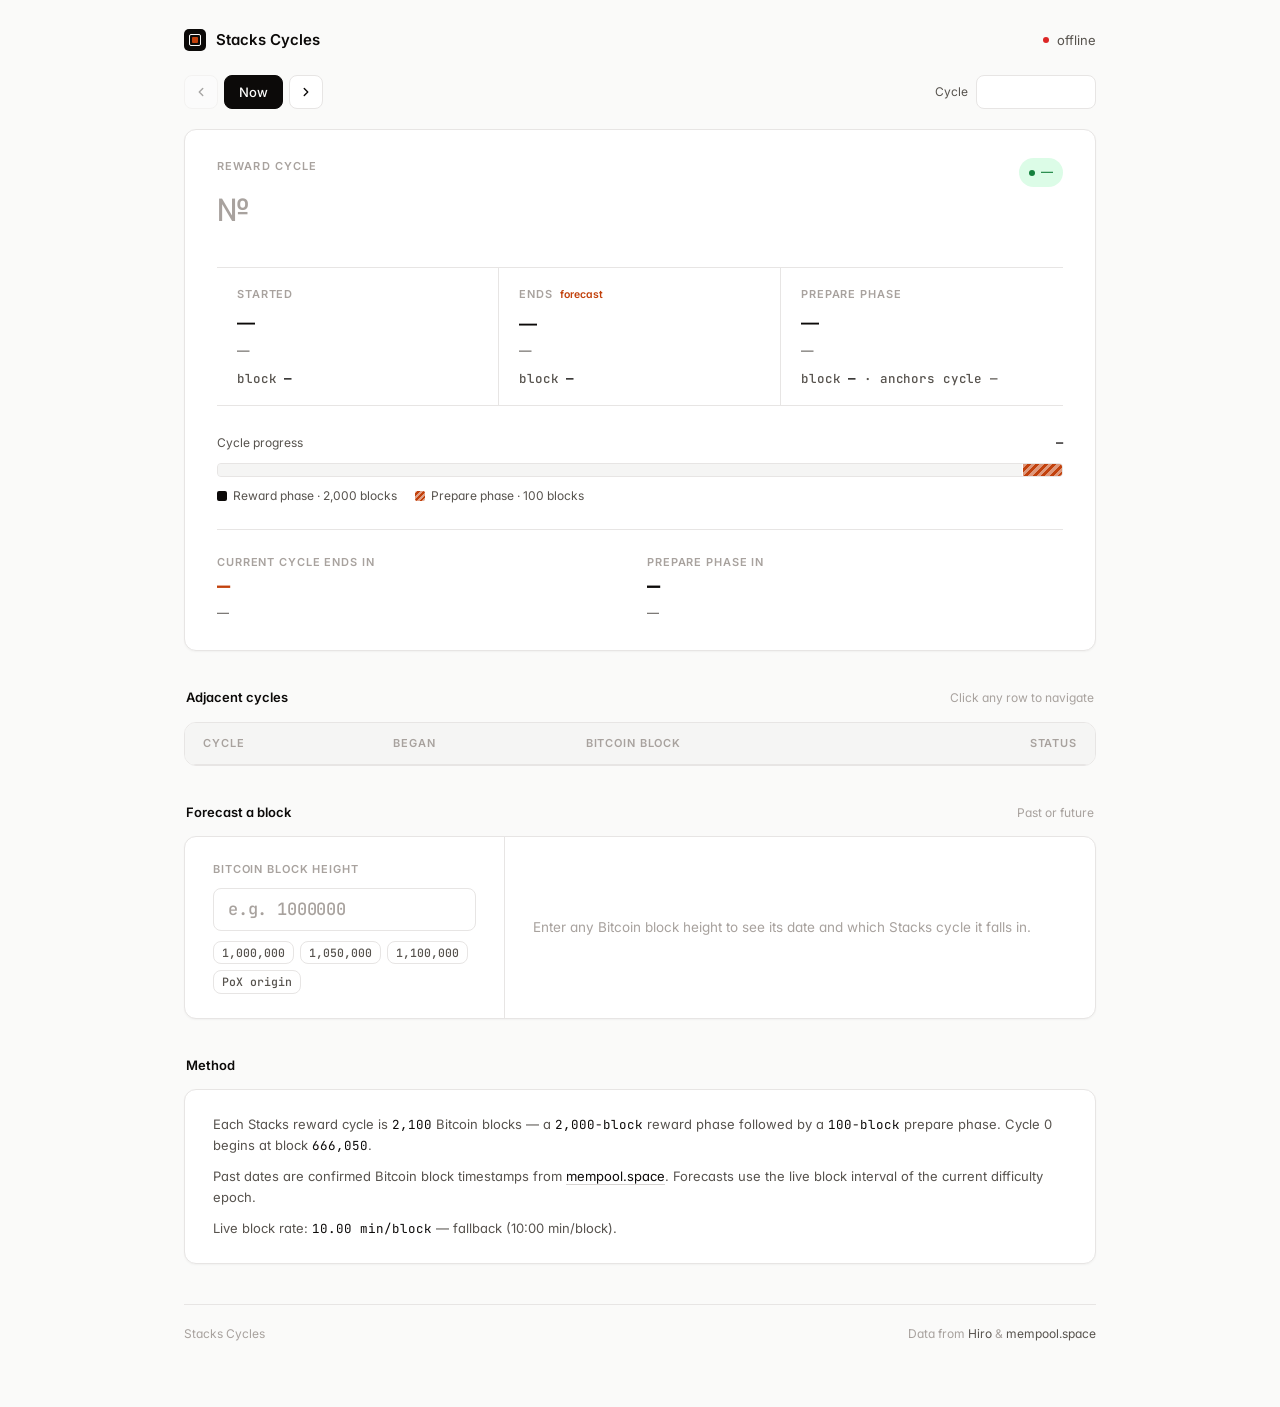
==== index.html @ c2898ea2 "Add stacks-cycles.js and index.html" ====
<!DOCTYPE html>
<html lang="en">
<head>
<meta charset="UTF-8" />
<meta name="viewport" content="width=device-width, initial-scale=1.0" />
<title>Stacks Cycles</title>
<meta name="description" content="Track Stacks reward cycles. Past, present, forecast — and a tiny JSON API." />
<meta property="og:title" content="Stacks Cycles" />
<meta property="og:description" content="Track Stacks reward cycles. Past, present, forecast — and a tiny JSON API." />

<link rel="preconnect" href="https://api.hiro.so" />
<link rel="preconnect" href="https://mempool.space" />
<link rel="preconnect" href="https://fonts.googleapis.com" />
<link rel="preconnect" href="https://fonts.gstatic.com" crossorigin />
<link href="https://fonts.googleapis.com/css2?family=Inter:wght@400;500;600;700&family=JetBrains+Mono:wght@400;500;600&display=swap" rel="stylesheet" />

<style>
  :root {
    color-scheme: light dark;

    --bg:           #fafaf9;
    --surface:      #ffffff;
    --surface-2:    #f5f5f4;
    --border:       #e7e5e4;
    --border-2:     #d6d3d1;
    --text:         #0c0a09;
    --text-2:       #57534e;
    --text-3:       #a8a29e;
    --text-4:       #d6d3d1;
    --accent:       #c2410c;
    --accent-soft:  #ffedd5;
    --accent-deep:  #7c2d12;
    --ok:           #15803d;
    --ok-soft:      #dcfce7;
    --warn:         #b45309;
    --warn-soft:    #fef3c7;

    /* code block — kept dark in both themes for a terminal feel */
    --code-bg:      #1c1917;
    --code-fg:      #f5f5f4;
    --code-com:     #a8a29e;
    --code-key:     #fdba74;

    --shadow-sm: 0 1px 2px rgba(12,10,9,0.04);
    --shadow:    0 1px 3px rgba(12,10,9,0.06), 0 1px 2px rgba(12,10,9,0.04);

    --font-sans: 'Inter', system-ui, -apple-system, 'Segoe UI', Roboto, sans-serif;
    --font-mono: 'JetBrains Mono', ui-monospace, SFMono-Regular, Menlo, monospace;

    --radius:    8px;
    --radius-lg: 12px;
    --t: 150ms cubic-bezier(.22,.61,.36,1);
  }

  @media (prefers-color-scheme: dark) {
    :root {
      --bg:           #0c0a09;
      --surface:      #161310;
      --surface-2:    #1f1c19;
      --border:       #2a2622;
      --border-2:     #3f3a34;
      --text:         #fafaf9;
      --text-2:       #d6d3d1;
      --text-3:       #a8a29e;
      --text-4:       #57534e;
      --accent:       #fb923c;
      --accent-soft:  #431407;
      --accent-deep:  #fed7aa;
      --ok:           #4ade80;
      --ok-soft:      #052e16;
      --warn:         #fbbf24;
      --warn-soft:    #451a03;

      --code-bg:      #050403;
      --code-fg:      #e7e5e4;
      --code-com:     #78716c;
      --code-key:     #fb923c;

      --shadow-sm: 0 1px 2px rgba(0,0,0,0.5);
      --shadow:    0 1px 3px rgba(0,0,0,0.6), 0 1px 2px rgba(0,0,0,0.5);
    }
  }

  * { box-sizing: border-box; }
  html, body { margin: 0; padding: 0; }
  body {
    background: var(--bg);
    color: var(--text);
    font: 400 14.5px/1.55 var(--font-sans);
    font-feature-settings: 'cv11', 'ss01';
    -webkit-font-smoothing: antialiased;
    -moz-osx-font-smoothing: grayscale;
    min-height: 100vh;
  }
  .mono { font-family: var(--font-mono); font-variant-numeric: tabular-nums; }
  ::selection { background: var(--accent); color: #fff; }

  .page {
    max-width: 960px;
    margin: 0 auto;
    padding: 24px 24px 64px;
  }

  /* ─── header ───────────────────────────────────────────────────────── */
  .topbar {
    display: flex;
    justify-content: space-between;
    align-items: center;
    padding: 4px 0 24px;
    gap: 16px;
    flex-wrap: wrap;
  }
  .brand { display: flex; align-items: center; gap: 10px; font-weight: 600; font-size: 15px; }
  .brand-mark {
    width: 22px; height: 22px;
    border-radius: 5px;
    background: var(--text);
    position: relative;
    flex-shrink: 0;
  }
  .brand-mark::after {
    content: ''; position: absolute;
    left: 5px; right: 5px; top: 5px; bottom: 5px;
    border: 1.5px solid var(--bg);
    border-radius: 2px;
  }
  .brand-mark::before {
    content: ''; position: absolute;
    left: 8px; right: 8px; top: 8px; bottom: 8px;
    background: var(--accent);
    border-radius: 1px;
  }
  .topbar-meta {
    display: inline-flex;
    align-items: center;
    gap: 8px;
    font-size: 13px;
    color: var(--text-2);
  }
  .status-dot {
    width: 6px; height: 6px; border-radius: 50%;
    background: var(--ok);
    flex-shrink: 0;
  }
  .status-dot.live { animation: pulse 2.4s ease-in-out infinite; }
  .status-dot.warn { background: var(--warn); }
  .status-dot.err  { background: #dc2626; animation: none; }
  @keyframes pulse { 0%,100% { opacity: 1 } 50% { opacity: 0.4 } }

  /* ─── nav ──────────────────────────────────────────────────────────── */
  .navbar {
    display: flex;
    justify-content: space-between;
    align-items: center;
    gap: 12px;
    margin-bottom: 20px;
    flex-wrap: wrap;
  }
  .nav-cluster { display: flex; gap: 6px; align-items: center; }

  .btn {
    appearance: none;
    height: 34px;
    padding: 0 14px;
    border-radius: var(--radius);
    border: 1px solid var(--border);
    background: var(--surface);
    color: var(--text);
    font: 500 13px/1 var(--font-sans);
    cursor: pointer;
    transition: all var(--t);
    display: inline-flex;
    align-items: center;
    justify-content: center;
    gap: 6px;
  }
  .btn:hover { border-color: var(--border-2); background: var(--surface-2); }
  .btn:active { transform: translateY(1px); }
  .btn[disabled] { opacity: 0.35; cursor: not-allowed; }
  .btn.icon { width: 34px; padding: 0; }
  .btn.icon svg { width: 14px; height: 14px; }
  .btn.primary {
    background: var(--text);
    color: var(--bg);
    border-color: var(--text);
  }
  .btn.primary:hover { background: var(--accent); color: #fff; border-color: var(--accent); }

  .cycle-input {
    height: 34px;
    padding: 0 12px;
    width: 120px;
    border: 1px solid var(--border);
    border-radius: var(--radius);
    background: var(--surface);
    color: var(--text);
    font: 500 13px/1 var(--font-mono);
    text-align: center;
    transition: border-color var(--t), box-shadow var(--t);
  }
  .cycle-input::-webkit-inner-spin-button,
  .cycle-input::-webkit-outer-spin-button { -webkit-appearance: none; }
  .cycle-input:focus { outline: none; border-color: var(--text); box-shadow: 0 0 0 3px rgba(12,10,9,0.06); }
  .cycle-input-wrap {
    display: inline-flex; align-items: center; gap: 8px;
    font-size: 12px; color: var(--text-2);
  }

  /* ─── card ─────────────────────────────────────────────────────────── */
  .card {
    background: var(--surface);
    border: 1px solid var(--border);
    border-radius: var(--radius-lg);
    box-shadow: var(--shadow-sm);
  }
  .card-body { padding: 28px 32px; }
  @media (max-width: 600px) { .card-body { padding: 20px 22px; } }

  /* ─── hero ─────────────────────────────────────────────────────────── */
  .hero { transition: opacity var(--t); }
  .hero.loading { opacity: 0.5; pointer-events: none; }
  .hero-head {
    display: flex;
    justify-content: space-between;
    align-items: flex-start;
    gap: 16px;
    margin-bottom: 28px;
    flex-wrap: wrap;
  }
  .eyebrow {
    font-size: 11px;
    letter-spacing: 0.10em;
    text-transform: uppercase;
    color: var(--text-3);
    font-weight: 600;
    margin-bottom: 8px;
  }
  .cycle-num {
    font: 700 56px/1 var(--font-sans);
    letter-spacing: -0.04em;
    margin: 0;
    color: var(--text);
  }
  .cycle-num .hash {
    color: var(--text-3);
    font-weight: 500;
    margin-right: 6px;
    font-size: 0.55em;
    letter-spacing: 0;
    vertical-align: 0.34em;
  }

  .status-pill {
    display: inline-flex;
    align-items: center;
    gap: 6px;
    padding: 5px 10px;
    border-radius: 999px;
    font-size: 12px;
    font-weight: 500;
    letter-spacing: 0;
  }
  .status-pill .pill-dot { width: 6px; height: 6px; border-radius: 50%; background: currentColor; }
  .status-pill.current { background: var(--ok-soft); color: var(--ok); }
  .status-pill.current .pill-dot { animation: pulse 2.4s ease-in-out infinite; }
  .status-pill.past { background: var(--surface-2); color: var(--text-2); }
  .status-pill.future { background: var(--accent-soft); color: var(--accent); }

  /* ─── date grid ────────────────────────────────────────────────────── */
  .date-grid {
    display: grid;
    grid-template-columns: repeat(3, 1fr);
    gap: 0;
    border-top: 1px solid var(--border);
    border-bottom: 1px solid var(--border);
    margin-bottom: 28px;
  }
  @media (max-width: 720px) {
    .date-grid { grid-template-columns: 1fr; }
    .date-item { border-right: 0 !important; border-bottom: 1px solid var(--border); }
    .date-item:last-child { border-bottom: 0; }
  }
  .date-item {
    padding: 18px 20px;
    border-right: 1px solid var(--border);
  }
  .date-item:last-child { border-right: 0; }
  .date-label {
    font-size: 11px;
    letter-spacing: 0.08em;
    text-transform: uppercase;
    color: var(--text-3);
    font-weight: 600;
    margin-bottom: 6px;
  }
  .date-label .badge {
    color: var(--accent);
    font-weight: 600;
    letter-spacing: 0;
    text-transform: none;
    margin-left: 4px;
    font-size: 10.5px;
  }
  .date-value {
    font-size: 18px;
    font-weight: 600;
    letter-spacing: -0.01em;
    color: var(--text);
    margin-bottom: 4px;
  }
  .date-value.forecast { color: var(--accent); }
  .date-sub {
    font-size: 12.5px;
    color: var(--text-2);
    margin-bottom: 10px;
  }
  .date-block {
    font: 500 12.5px/1.3 var(--font-mono);
    color: var(--text-2);
    letter-spacing: -0.01em;
  }
  .date-block strong { color: var(--text); font-weight: 600; }

  /* ─── progress ─────────────────────────────────────────────────────── */
  .progress-section { margin-bottom: 24px; }
  .progress-head {
    display: flex; justify-content: space-between; align-items: baseline;
    margin-bottom: 10px;
    font-size: 12px;
    color: var(--text-2);
  }
  .progress-head strong { color: var(--text); font-weight: 600; }
  .progress-bar {
    display: flex;
    height: 14px;
    border-radius: 4px;
    overflow: hidden;
    background: var(--surface-2);
    border: 1px solid var(--border);
  }
  .bar-reward { flex: 0 0 95.238%; background: var(--surface-2); position: relative; overflow: hidden; }
  .bar-fill {
    position: absolute;
    inset: 0 auto 0 0;
    background: var(--text);
    transition: width 600ms cubic-bezier(.22,.61,.36,1);
  }
  .bar-prepare {
    flex: 0 0 4.762%;
    background:
      repeating-linear-gradient(135deg, rgba(255,255,255,0.45) 0 3px, transparent 3px 6px),
      var(--accent);
    border-left: 1px solid var(--surface);
  }
  .progress-legend {
    display: flex;
    gap: 18px;
    margin-top: 10px;
    font-size: 12px;
    color: var(--text-2);
    flex-wrap: wrap;
  }
  .swatch {
    display: inline-block;
    width: 10px; height: 10px;
    border-radius: 2px;
    margin-right: 6px;
    vertical-align: -1px;
  }
  .swatch.reward { background: var(--text); }
  .swatch.prepare {
    background:
      repeating-linear-gradient(135deg, rgba(255,255,255,0.5) 0 2px, transparent 2px 4px),
      var(--accent);
  }

  /* ─── countdowns ───────────────────────────────────────────────────── */
  .countdowns {
    display: grid;
    grid-template-columns: 1fr 1fr;
    gap: 14px;
    padding-top: 24px;
    border-top: 1px solid var(--border);
  }
  @media (max-width: 600px) { .countdowns { grid-template-columns: 1fr; } }
  .cd { display: flex; flex-direction: column; gap: 4px; }
  .cd-label {
    font-size: 11px;
    letter-spacing: 0.08em;
    text-transform: uppercase;
    color: var(--text-3);
    font-weight: 600;
  }
  .cd-value {
    font: 600 22px/1.1 var(--font-mono);
    color: var(--text);
    letter-spacing: -0.02em;
  }
  .cd-value.warn { color: var(--accent); }
  .cd-extra {
    font-size: 12px;
    color: var(--text-2);
  }
  .live-jump-row {
    display: flex; justify-content: flex-end;
    margin-top: 12px;
  }
  .live-jump {
    background: none; border: 0;
    color: var(--text-2);
    font: 500 12px/1 var(--font-sans);
    cursor: pointer;
    padding: 4px 0;
  }
  .live-jump:hover { color: var(--accent); }
  .countdowns.viewing-current ~ .live-jump-row { display: none; }

  /* ─── section ──────────────────────────────────────────────────────── */
  .section { margin-top: 36px; }
  .section-head {
    display: flex;
    justify-content: space-between;
    align-items: baseline;
    margin-bottom: 14px;
    padding: 0 2px;
  }
  .section-head h2 {
    margin: 0;
    font-size: 13px;
    font-weight: 600;
    letter-spacing: 0;
    color: var(--text);
  }
  .section-head .hint { font-size: 12px; color: var(--text-3); }

  /* ─── data table ───────────────────────────────────────────────────── */
  .data-table {
    width: 100%;
    background: var(--surface);
    border: 1px solid var(--border);
    border-radius: var(--radius-lg);
    border-collapse: separate;
    border-spacing: 0;
    overflow: hidden;
    font-size: 13.5px;
  }
  .data-table thead th {
    text-align: left;
    padding: 12px 18px;
    font-size: 11px;
    letter-spacing: 0.08em;
    text-transform: uppercase;
    color: var(--text-3);
    font-weight: 600;
    background: var(--surface-2);
    border-bottom: 1px solid var(--border);
  }
  .data-table tbody tr {
    cursor: pointer;
    transition: background var(--t);
  }
  .data-table tbody tr + tr td { border-top: 1px solid var(--border); }
  .data-table tbody tr:hover { background: var(--surface-2); }
  .data-table tbody tr.viewed {
    background: var(--surface-2);
  }
  .data-table tbody tr.viewed td.num { color: var(--text); font-weight: 700; }
  .data-table td {
    padding: 13px 18px;
    color: var(--text);
    vertical-align: middle;
  }
  .data-table td.num {
    font: 600 13.5px var(--font-mono);
    width: 80px;
    color: var(--text-2);
  }
  .data-table td.num .marker {
    display: inline-block;
    width: 6px; height: 6px;
    border-radius: 50%;
    margin-right: 8px;
    background: transparent;
    vertical-align: 1px;
  }
  .data-table tr.current td.num .marker { background: var(--ok); }
  .data-table td.date.forecast { color: var(--accent); }
  .data-table td.blk { font: 500 12.5px var(--font-mono); color: var(--text-2); }
  .data-table td.status {
    text-align: right;
    font-size: 12px;
    color: var(--text-3);
  }
  @media (max-width: 640px) {
    .data-table td.blk, .data-table th.blk { display: none; }
  }

  /* ─── oracle ───────────────────────────────────────────────────────── */
  .oracle-card { display: grid; grid-template-columns: 320px 1fr; gap: 0; }
  @media (max-width: 760px) { .oracle-card { grid-template-columns: 1fr; } }
  .oracle-input-side {
    padding: 24px 28px;
    border-right: 1px solid var(--border);
  }
  @media (max-width: 760px) { .oracle-input-side { border-right: 0; border-bottom: 1px solid var(--border); } }
  .oracle-label {
    font-size: 11px;
    letter-spacing: 0.08em;
    text-transform: uppercase;
    color: var(--text-3);
    font-weight: 600;
    margin-bottom: 10px;
    display: block;
  }
  .oracle-input {
    width: 100%;
    border: 1px solid var(--border);
    border-radius: var(--radius);
    background: var(--surface);
    color: var(--text);
    padding: 10px 14px;
    font: 600 17px/1.2 var(--font-mono);
    letter-spacing: -0.01em;
    transition: border-color var(--t), box-shadow var(--t);
    -moz-appearance: textfield;
  }
  .oracle-input::-webkit-inner-spin-button,
  .oracle-input::-webkit-outer-spin-button { -webkit-appearance: none; }
  .oracle-input:focus { outline: none; border-color: var(--text); box-shadow: 0 0 0 3px rgba(12,10,9,0.06); }
  .oracle-input::placeholder { color: var(--text-3); font-weight: 500; }
  .oracle-tips {
    display: flex; flex-wrap: wrap; gap: 6px;
    margin-top: 10px;
  }
  .oracle-tip {
    background: var(--surface);
    border: 1px solid var(--border);
    color: var(--text-2);
    font: 500 11.5px/1 var(--font-mono);
    padding: 5px 8px;
    border-radius: var(--radius);
    cursor: pointer;
    transition: all var(--t);
  }
  .oracle-tip:hover { background: var(--text); color: #fff; border-color: var(--text); }

  .oracle-result {
    padding: 24px 28px;
    display: flex; align-items: center;
    min-height: 160px;
    color: var(--text-2);
  }
  .oracle-result.empty { font-size: 13.5px; color: var(--text-3); }
  .or-result { width: 100%; }
  .or-block-line {
    font-size: 11px;
    letter-spacing: 0.08em;
    text-transform: uppercase;
    color: var(--text-3);
    font-weight: 600;
    margin-bottom: 6px;
  }
  .or-block-num {
    font: 700 22px/1.1 var(--font-mono);
    color: var(--text);
    letter-spacing: -0.02em;
    margin-bottom: 12px;
  }
  .or-date {
    font-size: 17px;
    font-weight: 600;
    color: var(--text);
    letter-spacing: -0.01em;
  }
  .or-date.forecast { color: var(--accent); }
  .or-sub { font-size: 13px; color: var(--text-2); margin-top: 4px; }
  .or-tags {
    display: flex; gap: 10px; flex-wrap: wrap; align-items: center;
    margin-top: 14px;
  }
  .or-tag {
    display: inline-flex; align-items: center;
    padding: 4px 10px;
    border-radius: 999px;
    font-size: 12px;
    font-weight: 500;
    border: 1px solid;
  }
  .or-tag.reward  { background: var(--surface-2); color: var(--text); border-color: var(--border-2); }
  .or-tag.prepare { background: var(--accent-soft); color: var(--accent-deep); border-color: #fdba74; }
  .or-tag.invalid { background: #fef2f2; color: #b91c1c; border-color: #fecaca; }
  .or-tag-sub { font-size: 12px; color: var(--text-3); }
  .or-jump {
    background: none; border: 0;
    color: var(--text);
    font: 500 12.5px/1 var(--font-sans);
    cursor: pointer;
    padding: 4px 0;
    text-decoration: underline;
    text-underline-offset: 4px;
  }
  .or-jump:hover { color: var(--accent); }
  .or-error { color: #b91c1c; font-size: 13.5px; }

  /* ─── notes / api ──────────────────────────────────────────────────── */
  .notes-grid {
    display: grid;
    grid-template-columns: 1fr 1fr;
    gap: 16px;
  }
  @media (max-width: 760px) { .notes-grid { grid-template-columns: 1fr; } }
  .notes-card { padding: 24px 28px; }
  .notes-card h3 {
    margin: 0 0 10px;
    font-size: 13px;
    font-weight: 600;
    color: var(--text);
  }
  .notes-card p {
    margin: 0 0 10px;
    font-size: 13px;
    line-height: 1.6;
    color: var(--text-2);
  }
  .notes-card p:last-child { margin-bottom: 0; }
  .notes-card a {
    color: var(--text);
    text-decoration: underline;
    text-underline-offset: 3px;
    text-decoration-color: var(--text-4);
    transition: text-decoration-color var(--t);
  }
  .notes-card a:hover { text-decoration-color: var(--accent); color: var(--accent); }
  .notes-card .mono { color: var(--text); font-size: 12.5px; }

  pre.api {
    margin: 10px 0 0;
    padding: 14px 16px;
    background: var(--code-bg);
    color: var(--code-fg);
    font: 500 12px/1.65 var(--font-mono);
    overflow-x: auto;
    border-radius: var(--radius);
  }
  pre.api .com { color: var(--code-com); }
  pre.api .key { color: var(--code-key); }

  /* ─── footer ───────────────────────────────────────────────────────── */
  footer.foot {
    margin-top: 40px;
    padding-top: 20px;
    border-top: 1px solid var(--border);
    display: flex;
    justify-content: space-between;
    align-items: center;
    font-size: 12px;
    color: var(--text-3);
    flex-wrap: wrap;
    gap: 12px;
  }
  footer.foot a { color: var(--text-2); text-decoration: none; }
  footer.foot a:hover { color: var(--accent); }

  @media (prefers-reduced-motion: reduce) {
    *, *::before, *::after { animation-duration: 0.001ms !important; transition-duration: 0.001ms !important; }
  }
</style>
</head>
<body>

<div class="page">

  <!-- ─── header ─────────────────────────────────────────────────────── -->
  <header class="topbar">
    <div class="brand">
      <span class="brand-mark"></span>
      <span>Stacks Cycles</span>
    </div>
    <div class="topbar-meta">
      <span class="status-dot live" id="status-dot"></span>
      <span id="status-text">connecting…</span>
    </div>
  </header>

  <!-- ─── nav ────────────────────────────────────────────────────────── -->
  <nav class="navbar">
    <div class="nav-cluster">
      <button class="btn icon" id="prev" aria-label="Previous cycle" title="Previous (←)">
        <svg viewBox="0 0 24 24" fill="none" stroke="currentColor" stroke-width="2.4" stroke-linecap="round" stroke-linejoin="round"><polyline points="15 18 9 12 15 6"/></svg>
      </button>
      <button class="btn primary" id="today" title="Jump to current (T)">Now</button>
      <button class="btn icon" id="next" aria-label="Next cycle" title="Next (→)">
        <svg viewBox="0 0 24 24" fill="none" stroke="currentColor" stroke-width="2.4" stroke-linecap="round" stroke-linejoin="round"><polyline points="9 18 15 12 9 6"/></svg>
      </button>
    </div>
    <div class="cycle-input-wrap">
      <label for="cycle-input">Cycle</label>
      <input class="cycle-input" id="cycle-input" type="number" min="0" inputmode="numeric" />
    </div>
  </nav>

  <!-- ─── hero ───────────────────────────────────────────────────────── -->
  <section class="card hero loading" id="hero">
    <div class="card-body">
      <div class="hero-head">
        <div>
          <div class="eyebrow">Reward cycle</div>
          <h1 class="cycle-num"><span class="hash">№</span><span id="cycle-number">—</span></h1>
        </div>
        <span class="status-pill current" id="status-pill">
          <span class="pill-dot"></span>
          <span id="status-pill-text">—</span>
        </span>
      </div>

      <div class="date-grid">
        <div class="date-item">
          <div class="date-label" id="d-start-label">Started</div>
          <div class="date-value" id="d-start-date">—</div>
          <div class="date-sub" id="d-start-sub">—</div>
          <div class="date-block">block <strong id="d-start-block">—</strong></div>
        </div>
        <div class="date-item">
          <div class="date-label" id="d-end-label">Ends <span class="badge">forecast</span></div>
          <div class="date-value" id="d-end-date">—</div>
          <div class="date-sub" id="d-end-sub">—</div>
          <div class="date-block">block <strong id="d-end-block">—</strong></div>
        </div>
        <div class="date-item">
          <div class="date-label" id="d-prep-label">Prepare phase</div>
          <div class="date-value" id="d-prep-date">—</div>
          <div class="date-sub" id="d-prep-sub">—</div>
          <div class="date-block">block <strong id="d-prep-block">—</strong> · anchors cycle <span id="d-prep-anchor">—</span></div>
        </div>
      </div>

      <div class="progress-section">
        <div class="progress-head">
          <span id="progress-label">Cycle progress</span>
          <span><strong class="mono" id="progress-text">—</strong></span>
        </div>
        <div class="progress-bar">
          <div class="bar-reward"><div class="bar-fill" id="bar-fill" style="width:0%"></div></div>
          <div class="bar-prepare" id="bar-prepare"></div>
        </div>
        <div class="progress-legend">
          <span><span class="swatch reward"></span>Reward phase · 2,000 blocks</span>
          <span><span class="swatch prepare"></span>Prepare phase · 100 blocks</span>
        </div>
      </div>

      <div class="countdowns" id="countdowns">
        <div class="cd">
          <div class="cd-label" id="cd-cycle-label">Current cycle ends in</div>
          <div class="cd-value warn mono" id="cd-cycle">—</div>
          <div class="cd-extra" id="cd-cycle-extra">—</div>
        </div>
        <div class="cd">
          <div class="cd-label" id="cd-prep-label">Prepare phase in</div>
          <div class="cd-value mono" id="cd-prep">—</div>
          <div class="cd-extra" id="cd-prep-extra">—</div>
        </div>
      </div>
      <div class="live-jump-row" id="live-jump-row" style="display:none">
        <button class="live-jump" id="live-jump">← back to current cycle</button>
      </div>
    </div>
  </section>

  <!-- ─── adjacent cycles ────────────────────────────────────────────── -->
  <section class="section">
    <div class="section-head">
      <h2>Adjacent cycles</h2>
      <span class="hint">Click any row to navigate</span>
    </div>
    <table class="data-table">
      <thead>
        <tr><th>Cycle</th><th>Began</th><th class="blk">Bitcoin block</th><th style="text-align:right">Status</th></tr>
      </thead>
      <tbody id="adj-body"></tbody>
    </table>
  </section>

  <!-- ─── oracle ─────────────────────────────────────────────────────── -->
  <section class="section">
    <div class="section-head">
      <h2>Forecast a block</h2>
      <span class="hint">Past or future</span>
    </div>
    <div class="card oracle-card">
      <div class="oracle-input-side">
        <label class="oracle-label" for="oracle-input">Bitcoin block height</label>
        <input class="oracle-input" id="oracle-input" type="number" min="0" inputmode="numeric" placeholder="e.g. 1000000" />
        <div class="oracle-tips">
          <button class="oracle-tip" data-block="1000000">1,000,000</button>
          <button class="oracle-tip" data-block="1050000">1,050,000</button>
          <button class="oracle-tip" data-block="1100000">1,100,000</button>
          <button class="oracle-tip" data-block="666050">PoX origin</button>
        </div>
      </div>
      <div class="oracle-result empty" id="oracle-result">
        Enter any Bitcoin block height to see its date and which Stacks cycle it falls in.
      </div>
    </div>
  </section>

  <!-- ─── notes ──────────────────────────────────────────────────────── -->
  <section class="section">
    <div class="section-head">
      <h2>Method</h2>
    </div>
    <div class="card notes-card">
      <p>Each Stacks reward cycle is <span class="mono">2,100</span> Bitcoin blocks — a <span class="mono">2,000-block</span> reward phase followed by a <span class="mono">100-block</span> prepare phase. Cycle 0 begins at block <span class="mono">666,050</span>.</p>
      <p>Past dates are confirmed Bitcoin block timestamps from <a href="https://mempool.space" target="_blank" rel="noopener">mempool.space</a>. Forecasts use the live block interval of the current difficulty epoch.</p>
      <p id="rate-readout">—</p>
    </div>
  </section>

  <footer class="foot">
    <span>Stacks Cycles</span>
    <span>Data from <a href="https://api.hiro.so" target="_blank" rel="noopener">Hiro</a> &amp; <a href="https://mempool.space" target="_blank" rel="noopener">mempool.space</a></span>
  </footer>

</div>

<script src="stacks-cycles.js"></script>
<script>
(() => {
  'use strict';

  const state = {
    info: null,
    viewedCycle: null,
    cycleCache: new Map(),
    renderGen: 0,
    currentEndMs: null,
    currentPrepMs: null,
    cdTimer: null,
  };

  // ─── formatters ──────────────────────────────────────────────────────
  const fmt = new Intl.NumberFormat('en-US');
  const $ = (id) => document.getElementById(id);
  const fmtDate = (ms) => new Date(ms).toLocaleDateString(undefined, { weekday: 'short', month: 'short', day: 'numeric', year: 'numeric' });
  const fmtTime = (ms) => new Date(ms).toLocaleTimeString(undefined, { hour: '2-digit', minute: '2-digit', timeZoneName: 'short' });

  function relTime(ms) {
    if (ms == null) return '';
    const diff = ms - Date.now();
    const abs = Math.abs(diff);
    if (abs < 60_000) return diff < 0 ? 'just now' : 'momentarily';
    const mins = Math.round(abs / 60_000);
    const hrs = Math.round(abs / 3_600_000);
    const days = Math.round(abs / 86_400_000);
    const months = Math.round(days / 30.44);
    const years = Math.round(days / 365.25);
    let v, u;
    if (mins < 60)       { v = mins; u = 'min'; }
    else if (hrs < 36)   { v = hrs; u = 'hr'; }
    else if (days < 60)  { v = days; u = 'day'; }
    else if (months < 24){ v = months; u = 'mo'; }
    else                 { v = years; u = 'yr'; }
    const plural = v !== 1 ? 's' : '';
    return diff < 0 ? `${v} ${u}${plural} ago` : `in ${v} ${u}${plural}`;
  }

  function fmtCountdown(ms, zero = 'now') {
    if (ms == null) return '—';
    if (ms <= 0) return zero;
    const d = Math.floor(ms / 86_400_000);
    const h = Math.floor((ms % 86_400_000) / 3_600_000);
    const m = Math.floor((ms % 3_600_000) / 60_000);
    const s = Math.floor((ms % 60_000) / 1_000);
    const p = (n) => String(n).padStart(2, '0');
    if (d > 0) return `${d}d ${p(h)}h ${p(m)}m ${p(s)}s`;
    if (h > 0) return `${h}h ${p(m)}m ${p(s)}s`;
    return `${m}m ${p(s)}s`;
  }

  function fmtDuration(seconds) {
    if (seconds == null) return '—';
    const d = Math.floor(seconds / 86400);
    const h = Math.floor((seconds % 86400) / 3600);
    return `${d}d ${String(h).padStart(2, '0')}h`;
  }

  async function cyc(id) {
    if (state.cycleCache.has(id)) return state.cycleCache.get(id);
    const p = StacksCycles.getCycle(id);
    state.cycleCache.set(id, p);
    try { return await p; }
    catch (e) { state.cycleCache.delete(id); throw e; }
  }

  // ─── render ──────────────────────────────────────────────────────────
  async function render() {
    const c = state.viewedCycle;
    const hero = $('hero');
    hero.classList.add('loading');
    const gen = ++state.renderGen;

    $('cycle-number').textContent = c;
    $('cycle-input').value = c;
    $('prev').disabled = c <= 0;

    let cycle;
    try { cycle = await cyc(c); }
    catch (e) { console.error(e); hero.classList.remove('loading'); return; }
    if (gen !== state.renderGen) return;

    const isCurrent = cycle.status === 'current';
    const isPast    = cycle.status === 'past';
    const isFuture  = cycle.status === 'future';

    // status pill
    const pill = $('status-pill');
    const pillText = $('status-pill-text');
    pill.className = 'status-pill ' + cycle.status;
    pillText.textContent = isCurrent ? 'In progress' : isPast ? 'Completed' : 'Upcoming';

    // labels
    $('d-start-label').innerHTML = isFuture ? 'Begins <span class="badge">forecast</span>' : 'Started';
    $('d-end-label').innerHTML   = isPast ? 'Ended' : 'Ends <span class="badge">forecast</span>';
    $('d-prep-label').innerHTML  = isPast ? 'Prepare phase' : 'Prepare phase <span class="badge">forecast</span>';

    // start
    const startMs = cycle.start.timestamp ? Date.parse(cycle.start.timestamp) : null;
    setDate('d-start', startMs, cycle.start.block, cycle.start.forecast);

    // end
    const endMs = cycle.end.timestamp ? Date.parse(cycle.end.timestamp) : null;
    setDate('d-end', endMs, cycle.end.block, cycle.end.forecast);

    // prepare
    const prepMs = cycle.prepare_phase.start_timestamp ? Date.parse(cycle.prepare_phase.start_timestamp) : null;
    setDate('d-prep', prepMs, cycle.prepare_phase.start_block, cycle.prepare_phase.forecast);
    $('d-prep-anchor').textContent = cycle.prepare_phase.anchors_cycle;

    // progress
    const fill = $('bar-fill');
    const progText = $('progress-text');
    const progLabel = $('progress-label');
    if (isCurrent && cycle.progress) {
      const pct = cycle.progress.percent_complete;
      // The fill is inside the reward portion (95.238% of bar). Convert overall % → reward-relative %.
      const rewardPct = Math.min(100, (pct / (cycle.reward_phase.block_count / cycle.total_blocks * 100)) * 100);
      fill.style.width = `${Math.min(100, rewardPct).toFixed(2)}%`;
      progText.textContent = `${fmt.format(cycle.progress.blocks_elapsed)} / ${fmt.format(cycle.total_blocks)} blocks · ${pct.toFixed(1)}%`;
      progLabel.textContent = cycle.progress.in_prepare_phase ? 'In prepare phase' : 'Cycle progress';
    } else if (isPast) {
      fill.style.width = '100%';
      progText.textContent = '100% — complete';
      progLabel.textContent = 'Cycle progress';
    } else {
      fill.style.width = '0%';
      const ahead = cycle.start.block - state.info.current_burn_block_height;
      progText.textContent = `starts in ${fmt.format(ahead)} BTC blocks`;
      progLabel.textContent = 'Upcoming';
    }

    // adjacent table
    renderAdjacent(c);

    // live jump
    $('live-jump-row').style.display = (c !== state.info.current_cycle_id) ? '' : 'none';

    hero.classList.remove('loading');
  }

  function setDate(prefix, ms, block, forecast) {
    const d = $(prefix + '-date');
    const s = $(prefix + '-sub');
    const b = $(prefix + '-block');
    if (ms == null) {
      d.textContent = '—'; s.textContent = ''; b.textContent = '—';
      d.classList.remove('forecast'); return;
    }
    d.textContent = fmtDate(ms);
    d.classList.toggle('forecast', !!forecast);
    s.textContent = fmtTime(ms) + ' · ' + relTime(ms);
    b.textContent = fmt.format(block);
  }

  // ─── adjacent ────────────────────────────────────────────────────────
  async function renderAdjacent(center) {
    const R = 4;
    const lo = Math.max(0, center - R);
    const hi = center + R;
    const ids = [];
    for (let i = lo; i <= hi; i++) ids.push(i);

    const cur = state.info.current_cycle_id;
    const body = $('adj-body');

    body.innerHTML = ids.map(i => {
      const status = i < cur ? 'past' : i > cur ? 'future' : 'current';
      const cls = [i === center ? 'viewed' : '', i === cur ? 'current' : ''].filter(Boolean).join(' ');
      const statusText = status === 'past' ? 'completed' : status === 'current' ? 'in progress' : 'upcoming';
      return `<tr class="${cls}" data-cycle="${i}">
        <td class="num"><span class="marker"></span>№ ${i}</td>
        <td class="date" id="adj-${i}-date">—</td>
        <td class="blk" id="adj-${i}-block">—</td>
        <td class="status">${statusText}</td>
      </tr>`;
    }).join('');

    body.querySelectorAll('tr[data-cycle]').forEach(row => {
      row.addEventListener('click', () => {
        const id = parseInt(row.dataset.cycle, 10);
        if (!Number.isNaN(id)) setViewedCycle(id);
      });
    });

    for (const i of ids) {
      try {
        const cycle = await cyc(i);
        const ms = cycle.start.timestamp ? Date.parse(cycle.start.timestamp) : null;
        const dEl = $(`adj-${i}-date`);
        const bEl = $(`adj-${i}-block`);
        if (!dEl || !bEl) continue;
        if (ms != null) {
          dEl.textContent = (cycle.start.forecast ? '~ ' : '') + fmtDate(ms);
          dEl.classList.toggle('forecast', cycle.start.forecast);
        }
        bEl.textContent = fmt.format(cycle.start.block);
      } catch (e) { /* ignore */ }
    }
  }

  // ─── countdowns ──────────────────────────────────────────────────────
  async function loadCountdownTargets() {
    const cur = await cyc(state.info.current_cycle_id);
    state.currentEndMs = cur.end.timestamp ? Date.parse(cur.end.timestamp) : null;
    state.currentPrepMs = cur.prepare_phase.start_timestamp ? Date.parse(cur.prepare_phase.start_timestamp) : null;
    $('cd-cycle-label').innerHTML = `Cycle <span class="mono">${state.info.current_cycle_id}</span> ends in`;
    if (state.cdTimer) clearInterval(state.cdTimer);
    tickCountdown();
    state.cdTimer = setInterval(tickCountdown, 1000);
  }

  function tickCountdown() {
    if (state.currentEndMs != null) {
      $('cd-cycle').textContent = fmtCountdown(state.currentEndMs - Date.now(), 'transitioning…');
      $('cd-cycle-extra').textContent = new Date(state.currentEndMs).toLocaleString(undefined, { weekday: 'short', month: 'short', day: 'numeric', hour: '2-digit', minute: '2-digit' });
    }
    if (state.currentPrepMs != null) {
      const ms = state.currentPrepMs - Date.now();
      if (ms > 0) {
        $('cd-prep-label').innerHTML = 'Prepare phase in';
        $('cd-prep').textContent = fmtCountdown(ms);
        $('cd-prep-extra').textContent = new Date(state.currentPrepMs).toLocaleString(undefined, { weekday: 'short', month: 'short', day: 'numeric', hour: '2-digit', minute: '2-digit' });
      } else {
        $('cd-prep-label').innerHTML = 'In prepare phase';
        $('cd-prep').textContent = fmtCountdown(-ms) + ' elapsed';
        $('cd-prep-extra').textContent = 'anchoring next cycle';
      }
    }
  }

  // ─── oracle ──────────────────────────────────────────────────────────
  let oracleDebounce = null;
  async function runOracle(value) {
    const result = $('oracle-result');
    const v = (value ?? '').toString().trim();
    if (v === '') {
      result.classList.add('empty');
      result.innerHTML = 'Enter any Bitcoin block height to see its date and which Stacks cycle it falls in.';
      return;
    }
    const h = Math.floor(Number(v));
    if (!Number.isFinite(h) || h < 0) {
      result.classList.remove('empty');
      result.innerHTML = `<div class="or-error">Please enter a non-negative integer.</div>`;
      return;
    }

    try {
      const res = await StacksCycles.getBlock(h);
      result.classList.remove('empty');
      if (res.valid === false) {
        result.innerHTML = `
          <div class="or-result">
            <div class="or-block-line">Bitcoin block</div>
            <div class="or-block-num">${fmt.format(h)}</div>
            <div class="or-tags"><span class="or-tag invalid">${res.message}</span></div>
          </div>`;
        return;
      }
      const ms = res.timestamp ? Date.parse(res.timestamp) : null;
      const diff = h - state.info.current_burn_block_height;
      const blkLine = diff === 0 ? 'current tip'
        : diff > 0 ? `${fmt.format(diff)} blocks ahead`
        : `${fmt.format(-diff)} blocks ago`;
      const phaseTag = res.phase === 'prepare'
        ? `<span class="or-tag prepare">cycle ${res.cycle_id} · prepare phase</span>`
        : `<span class="or-tag reward">cycle ${res.cycle_id} · reward phase</span>`;
      const phaseSub = res.phase === 'prepare'
        ? `anchors cycle ${res.anchors_cycle}`
        : `block ${fmt.format(res.block_in_cycle)} of ${fmt.format(state.info.reward_cycle_length)}`;
      const dateLine = ms != null
        ? `<div class="or-date ${res.forecast ? 'forecast' : ''}">${fmtDate(ms)}</div>
           <div class="or-sub">${fmtTime(ms)} · ${relTime(ms)}${res.forecast ? ' · forecast' : ' · confirmed'}</div>`
        : `<div class="or-date">—</div>`;
      result.innerHTML = `
        <div class="or-result">
          <div class="or-block-line">Bitcoin block · ${blkLine}</div>
          <div class="or-block-num">${fmt.format(h)}</div>
          ${dateLine}
          <div class="or-tags">
            ${phaseTag}
            <span class="or-tag-sub">${phaseSub}</span>
            <button class="or-jump" id="or-jump">View cycle ${res.cycle_id} →</button>
          </div>
        </div>`;
      const jb = $('or-jump');
      if (jb) jb.addEventListener('click', () => setViewedCycle(res.cycle_id));
    } catch (e) {
      result.classList.remove('empty');
      result.innerHTML = `<div class="or-error">${e.message || e}</div>`;
    }
  }

  // ─── nav ─────────────────────────────────────────────────────────────
  function setViewedCycle(c) {
    c = Math.max(0, Math.floor(c));
    state.viewedCycle = c;
    if (history.replaceState) history.replaceState(null, '', `#cycle=${c}`);
    render();
  }

  function parseHash() {
    const m = window.location.hash.match(/cycle=(\d+)/);
    return m ? parseInt(m[1], 10) : null;
  }

  function wireEvents() {
    $('prev').addEventListener('click', () => setViewedCycle(state.viewedCycle - 1));
    $('next').addEventListener('click', () => setViewedCycle(state.viewedCycle + 1));
    $('today').addEventListener('click', () => setViewedCycle(state.info.current_cycle_id));
    $('live-jump').addEventListener('click', () => setViewedCycle(state.info.current_cycle_id));
    $('cycle-input').addEventListener('change', (e) => {
      const v = parseInt(e.target.value, 10);
      if (!Number.isNaN(v)) setViewedCycle(v);
    });
    $('oracle-input').addEventListener('input', (e) => {
      clearTimeout(oracleDebounce);
      const v = e.target.value;
      oracleDebounce = setTimeout(() => runOracle(v), 220);
    });
    document.querySelectorAll('.oracle-tip[data-block]').forEach(btn => {
      btn.addEventListener('click', () => {
        const h = btn.dataset.block;
        $('oracle-input').value = h;
        runOracle(h);
      });
    });
    document.addEventListener('keydown', (e) => {
      const tag = (e.target.tagName || '').toLowerCase();
      if (tag === 'input' || tag === 'textarea') return;
      if (e.key === 'ArrowLeft') setViewedCycle(state.viewedCycle - 1);
      else if (e.key === 'ArrowRight') setViewedCycle(state.viewedCycle + 1);
      else if (e.key === 't' || e.key === 'T') setViewedCycle(state.info.current_cycle_id);
    });
    window.addEventListener('hashchange', () => {
      const c = parseHash();
      if (c != null && c !== state.viewedCycle) setViewedCycle(c);
    });
  }

  function updateHeader() {
    const i = state.info;
    const ok = i.sources.pox === 'hiro' && i.sources.btc === 'mempool.space';
    const dot = $('status-dot');
    dot.className = 'status-dot ' + (ok ? 'live' : 'warn');
    const minPerBlock = (i.avg_block_seconds / 60).toFixed(2);
    $('status-text').innerHTML = ok
      ? `Mainnet · BTC tip <span class="mono">${fmt.format(i.btc_tip_height)}</span> · ${minPerBlock} min/block`
      : 'Partial data';

    $('rate-readout').innerHTML = `Live block rate: <span class="mono">${minPerBlock} min/block</span> — ${i.avg_block_source}.`;

    const base = location.href.replace(/[^/]*$/, '');
    ['api-base','api-base-2','api-base-3','api-base-4'].forEach(id => {
      const el = $(id); if (el) el.textContent = base;
    });
  }

  // ─── boot ────────────────────────────────────────────────────────────
  (async function init() {
    try {
      state.info = await StacksCycles.getInfo();
      updateHeader();
      const fromHash = parseHash();
      state.viewedCycle = fromHash != null ? Math.max(0, fromHash) : state.info.current_cycle_id;
      wireEvents();
      await Promise.all([render(), loadCountdownTargets()]);
    } catch (err) {
      console.error(err);
      const dot = $('status-dot');
      dot.className = 'status-dot err';
      $('status-text').textContent = 'offline';
    }
  })();
})();
</script>
</body>
</html>
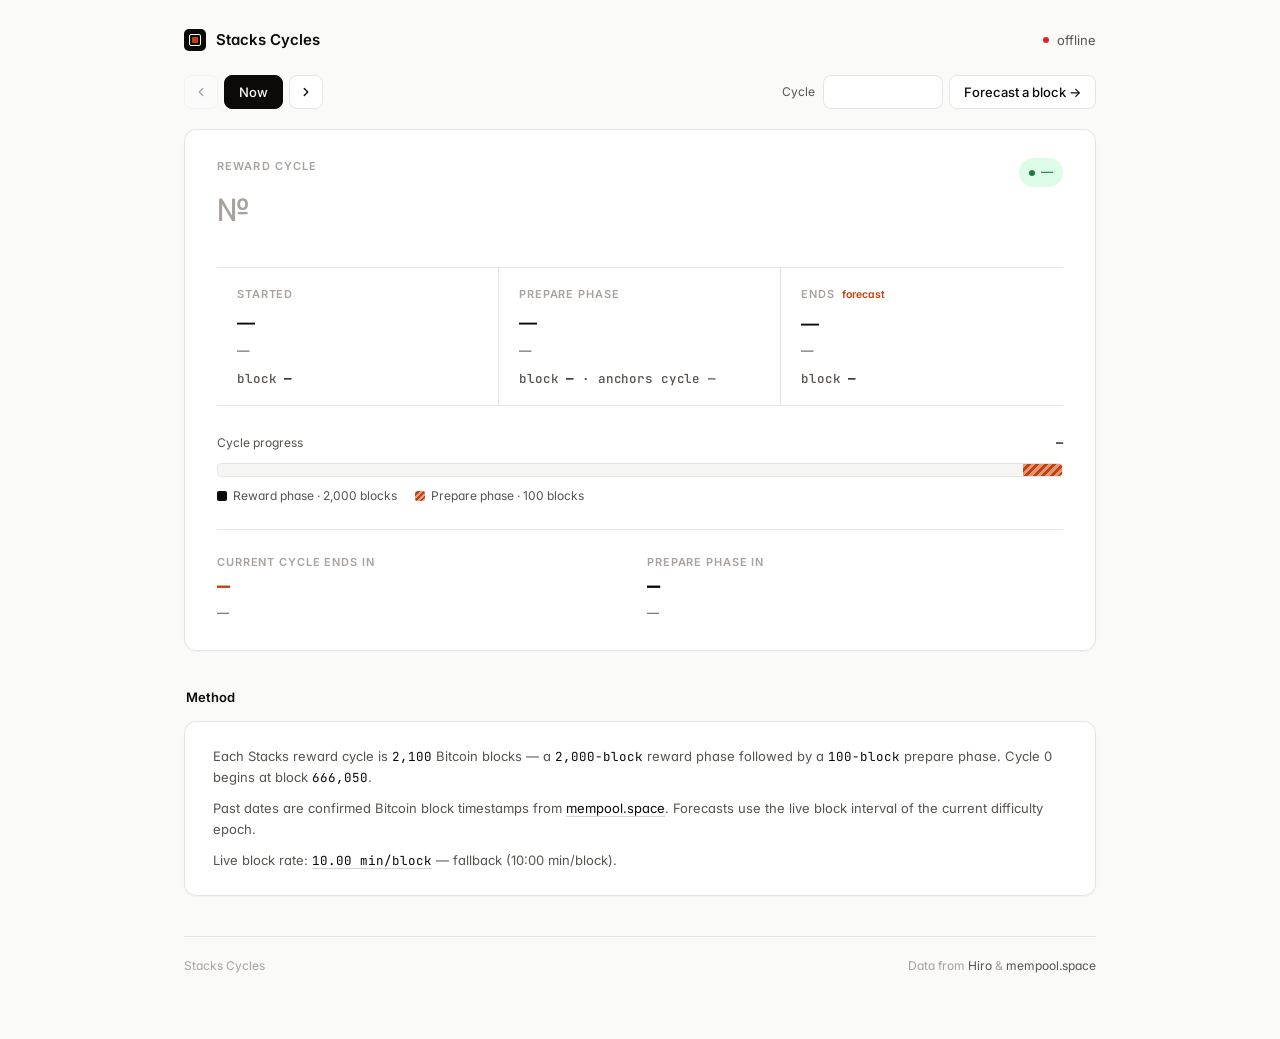
==== commit 0681d668: "Cleanup" ====
--- a/index.html
+++ b/index.html
@@ -4,667 +4,16 @@
 <meta charset="UTF-8" />
 <meta name="viewport" content="width=device-width, initial-scale=1.0" />
 <title>Stacks Cycles</title>
-<meta name="description" content="Track Stacks reward cycles. Past, present, forecast — and a tiny JSON API." />
+<meta name="description" content="Track Stacks reward cycles. Past, present, and forecast." />
 <meta property="og:title" content="Stacks Cycles" />
-<meta property="og:description" content="Track Stacks reward cycles. Past, present, forecast — and a tiny JSON API." />
+<meta property="og:description" content="Track Stacks reward cycles. Past, present, and forecast." />
 
 <link rel="preconnect" href="https://api.hiro.so" />
 <link rel="preconnect" href="https://mempool.space" />
 <link rel="preconnect" href="https://fonts.googleapis.com" />
 <link rel="preconnect" href="https://fonts.gstatic.com" crossorigin />
 <link href="https://fonts.googleapis.com/css2?family=Inter:wght@400;500;600;700&family=JetBrains+Mono:wght@400;500;600&display=swap" rel="stylesheet" />
-
-<style>
-  :root {
-    color-scheme: light dark;
-
-    --bg:           #fafaf9;
-    --surface:      #ffffff;
-    --surface-2:    #f5f5f4;
-    --border:       #e7e5e4;
-    --border-2:     #d6d3d1;
-    --text:         #0c0a09;
-    --text-2:       #57534e;
-    --text-3:       #a8a29e;
-    --text-4:       #d6d3d1;
-    --accent:       #c2410c;
-    --accent-soft:  #ffedd5;
-    --accent-deep:  #7c2d12;
-    --ok:           #15803d;
-    --ok-soft:      #dcfce7;
-    --warn:         #b45309;
-    --warn-soft:    #fef3c7;
-
-    /* code block — kept dark in both themes for a terminal feel */
-    --code-bg:      #1c1917;
-    --code-fg:      #f5f5f4;
-    --code-com:     #a8a29e;
-    --code-key:     #fdba74;
-
-    --shadow-sm: 0 1px 2px rgba(12,10,9,0.04);
-    --shadow:    0 1px 3px rgba(12,10,9,0.06), 0 1px 2px rgba(12,10,9,0.04);
-
-    --font-sans: 'Inter', system-ui, -apple-system, 'Segoe UI', Roboto, sans-serif;
-    --font-mono: 'JetBrains Mono', ui-monospace, SFMono-Regular, Menlo, monospace;
-
-    --radius:    8px;
-    --radius-lg: 12px;
-    --t: 150ms cubic-bezier(.22,.61,.36,1);
-  }
-
-  @media (prefers-color-scheme: dark) {
-    :root {
-      --bg:           #0c0a09;
-      --surface:      #161310;
-      --surface-2:    #1f1c19;
-      --border:       #2a2622;
-      --border-2:     #3f3a34;
-      --text:         #fafaf9;
-      --text-2:       #d6d3d1;
-      --text-3:       #a8a29e;
-      --text-4:       #57534e;
-      --accent:       #fb923c;
-      --accent-soft:  #431407;
-      --accent-deep:  #fed7aa;
-      --ok:           #4ade80;
-      --ok-soft:      #052e16;
-      --warn:         #fbbf24;
-      --warn-soft:    #451a03;
-
-      --code-bg:      #050403;
-      --code-fg:      #e7e5e4;
-      --code-com:     #78716c;
-      --code-key:     #fb923c;
-
-      --shadow-sm: 0 1px 2px rgba(0,0,0,0.5);
-      --shadow:    0 1px 3px rgba(0,0,0,0.6), 0 1px 2px rgba(0,0,0,0.5);
-    }
-  }
-
-  * { box-sizing: border-box; }
-  html, body { margin: 0; padding: 0; }
-  body {
-    background: var(--bg);
-    color: var(--text);
-    font: 400 14.5px/1.55 var(--font-sans);
-    font-feature-settings: 'cv11', 'ss01';
-    -webkit-font-smoothing: antialiased;
-    -moz-osx-font-smoothing: grayscale;
-    min-height: 100vh;
-  }
-  .mono { font-family: var(--font-mono); font-variant-numeric: tabular-nums; }
-  ::selection { background: var(--accent); color: #fff; }
-
-  .page {
-    max-width: 960px;
-    margin: 0 auto;
-    padding: 24px 24px 64px;
-  }
-
-  /* ─── header ───────────────────────────────────────────────────────── */
-  .topbar {
-    display: flex;
-    justify-content: space-between;
-    align-items: center;
-    padding: 4px 0 24px;
-    gap: 16px;
-    flex-wrap: wrap;
-  }
-  .brand { display: flex; align-items: center; gap: 10px; font-weight: 600; font-size: 15px; }
-  .brand-mark {
-    width: 22px; height: 22px;
-    border-radius: 5px;
-    background: var(--text);
-    position: relative;
-    flex-shrink: 0;
-  }
-  .brand-mark::after {
-    content: ''; position: absolute;
-    left: 5px; right: 5px; top: 5px; bottom: 5px;
-    border: 1.5px solid var(--bg);
-    border-radius: 2px;
-  }
-  .brand-mark::before {
-    content: ''; position: absolute;
-    left: 8px; right: 8px; top: 8px; bottom: 8px;
-    background: var(--accent);
-    border-radius: 1px;
-  }
-  .topbar-meta {
-    display: inline-flex;
-    align-items: center;
-    gap: 8px;
-    font-size: 13px;
-    color: var(--text-2);
-  }
-  .status-dot {
-    width: 6px; height: 6px; border-radius: 50%;
-    background: var(--ok);
-    flex-shrink: 0;
-  }
-  .status-dot.live { animation: pulse 2.4s ease-in-out infinite; }
-  .status-dot.warn { background: var(--warn); }
-  .status-dot.err  { background: #dc2626; animation: none; }
-  @keyframes pulse { 0%,100% { opacity: 1 } 50% { opacity: 0.4 } }
-
-  /* ─── nav ──────────────────────────────────────────────────────────── */
-  .navbar {
-    display: flex;
-    justify-content: space-between;
-    align-items: center;
-    gap: 12px;
-    margin-bottom: 20px;
-    flex-wrap: wrap;
-  }
-  .nav-cluster { display: flex; gap: 6px; align-items: center; }
-
-  .btn {
-    appearance: none;
-    height: 34px;
-    padding: 0 14px;
-    border-radius: var(--radius);
-    border: 1px solid var(--border);
-    background: var(--surface);
-    color: var(--text);
-    font: 500 13px/1 var(--font-sans);
-    cursor: pointer;
-    transition: all var(--t);
-    display: inline-flex;
-    align-items: center;
-    justify-content: center;
-    gap: 6px;
-  }
-  .btn:hover { border-color: var(--border-2); background: var(--surface-2); }
-  .btn:active { transform: translateY(1px); }
-  .btn[disabled] { opacity: 0.35; cursor: not-allowed; }
-  .btn.icon { width: 34px; padding: 0; }
-  .btn.icon svg { width: 14px; height: 14px; }
-  .btn.primary {
-    background: var(--text);
-    color: var(--bg);
-    border-color: var(--text);
-  }
-  .btn.primary:hover { background: var(--accent); color: #fff; border-color: var(--accent); }
-
-  .cycle-input {
-    height: 34px;
-    padding: 0 12px;
-    width: 120px;
-    border: 1px solid var(--border);
-    border-radius: var(--radius);
-    background: var(--surface);
-    color: var(--text);
-    font: 500 13px/1 var(--font-mono);
-    text-align: center;
-    transition: border-color var(--t), box-shadow var(--t);
-  }
-  .cycle-input::-webkit-inner-spin-button,
-  .cycle-input::-webkit-outer-spin-button { -webkit-appearance: none; }
-  .cycle-input:focus { outline: none; border-color: var(--text); box-shadow: 0 0 0 3px rgba(12,10,9,0.06); }
-  .cycle-input-wrap {
-    display: inline-flex; align-items: center; gap: 8px;
-    font-size: 12px; color: var(--text-2);
-  }
-
-  /* ─── card ─────────────────────────────────────────────────────────── */
-  .card {
-    background: var(--surface);
-    border: 1px solid var(--border);
-    border-radius: var(--radius-lg);
-    box-shadow: var(--shadow-sm);
-  }
-  .card-body { padding: 28px 32px; }
-  @media (max-width: 600px) { .card-body { padding: 20px 22px; } }
-
-  /* ─── hero ─────────────────────────────────────────────────────────── */
-  .hero { transition: opacity var(--t); }
-  .hero.loading { opacity: 0.5; pointer-events: none; }
-  .hero-head {
-    display: flex;
-    justify-content: space-between;
-    align-items: flex-start;
-    gap: 16px;
-    margin-bottom: 28px;
-    flex-wrap: wrap;
-  }
-  .eyebrow {
-    font-size: 11px;
-    letter-spacing: 0.10em;
-    text-transform: uppercase;
-    color: var(--text-3);
-    font-weight: 600;
-    margin-bottom: 8px;
-  }
-  .cycle-num {
-    font: 700 56px/1 var(--font-sans);
-    letter-spacing: -0.04em;
-    margin: 0;
-    color: var(--text);
-  }
-  .cycle-num .hash {
-    color: var(--text-3);
-    font-weight: 500;
-    margin-right: 6px;
-    font-size: 0.55em;
-    letter-spacing: 0;
-    vertical-align: 0.34em;
-  }
-
-  .status-pill {
-    display: inline-flex;
-    align-items: center;
-    gap: 6px;
-    padding: 5px 10px;
-    border-radius: 999px;
-    font-size: 12px;
-    font-weight: 500;
-    letter-spacing: 0;
-  }
-  .status-pill .pill-dot { width: 6px; height: 6px; border-radius: 50%; background: currentColor; }
-  .status-pill.current { background: var(--ok-soft); color: var(--ok); }
-  .status-pill.current .pill-dot { animation: pulse 2.4s ease-in-out infinite; }
-  .status-pill.past { background: var(--surface-2); color: var(--text-2); }
-  .status-pill.future { background: var(--accent-soft); color: var(--accent); }
-
-  /* ─── date grid ────────────────────────────────────────────────────── */
-  .date-grid {
-    display: grid;
-    grid-template-columns: repeat(3, 1fr);
-    gap: 0;
-    border-top: 1px solid var(--border);
-    border-bottom: 1px solid var(--border);
-    margin-bottom: 28px;
-  }
-  @media (max-width: 720px) {
-    .date-grid { grid-template-columns: 1fr; }
-    .date-item { border-right: 0 !important; border-bottom: 1px solid var(--border); }
-    .date-item:last-child { border-bottom: 0; }
-  }
-  .date-item {
-    padding: 18px 20px;
-    border-right: 1px solid var(--border);
-  }
-  .date-item:last-child { border-right: 0; }
-  .date-label {
-    font-size: 11px;
-    letter-spacing: 0.08em;
-    text-transform: uppercase;
-    color: var(--text-3);
-    font-weight: 600;
-    margin-bottom: 6px;
-  }
-  .date-label .badge {
-    color: var(--accent);
-    font-weight: 600;
-    letter-spacing: 0;
-    text-transform: none;
-    margin-left: 4px;
-    font-size: 10.5px;
-  }
-  .date-value {
-    font-size: 18px;
-    font-weight: 600;
-    letter-spacing: -0.01em;
-    color: var(--text);
-    margin-bottom: 4px;
-  }
-  .date-value.forecast { color: var(--accent); }
-  .date-sub {
-    font-size: 12.5px;
-    color: var(--text-2);
-    margin-bottom: 10px;
-  }
-  .date-block {
-    font: 500 12.5px/1.3 var(--font-mono);
-    color: var(--text-2);
-    letter-spacing: -0.01em;
-  }
-  .date-block strong { color: var(--text); font-weight: 600; }
-
-  /* ─── progress ─────────────────────────────────────────────────────── */
-  .progress-section { margin-bottom: 24px; }
-  .progress-head {
-    display: flex; justify-content: space-between; align-items: baseline;
-    margin-bottom: 10px;
-    font-size: 12px;
-    color: var(--text-2);
-  }
-  .progress-head strong { color: var(--text); font-weight: 600; }
-  .progress-bar {
-    display: flex;
-    height: 14px;
-    border-radius: 4px;
-    overflow: hidden;
-    background: var(--surface-2);
-    border: 1px solid var(--border);
-  }
-  .bar-reward { flex: 0 0 95.238%; background: var(--surface-2); position: relative; overflow: hidden; }
-  .bar-fill {
-    position: absolute;
-    inset: 0 auto 0 0;
-    background: var(--text);
-    transition: width 600ms cubic-bezier(.22,.61,.36,1);
-  }
-  .bar-prepare {
-    flex: 0 0 4.762%;
-    background:
-      repeating-linear-gradient(135deg, rgba(255,255,255,0.45) 0 3px, transparent 3px 6px),
-      var(--accent);
-    border-left: 1px solid var(--surface);
-  }
-  .progress-legend {
-    display: flex;
-    gap: 18px;
-    margin-top: 10px;
-    font-size: 12px;
-    color: var(--text-2);
-    flex-wrap: wrap;
-  }
-  .swatch {
-    display: inline-block;
-    width: 10px; height: 10px;
-    border-radius: 2px;
-    margin-right: 6px;
-    vertical-align: -1px;
-  }
-  .swatch.reward { background: var(--text); }
-  .swatch.prepare {
-    background:
-      repeating-linear-gradient(135deg, rgba(255,255,255,0.5) 0 2px, transparent 2px 4px),
-      var(--accent);
-  }
-
-  /* ─── countdowns ───────────────────────────────────────────────────── */
-  .countdowns {
-    display: grid;
-    grid-template-columns: 1fr 1fr;
-    gap: 14px;
-    padding-top: 24px;
-    border-top: 1px solid var(--border);
-  }
-  @media (max-width: 600px) { .countdowns { grid-template-columns: 1fr; } }
-  .cd { display: flex; flex-direction: column; gap: 4px; }
-  .cd-label {
-    font-size: 11px;
-    letter-spacing: 0.08em;
-    text-transform: uppercase;
-    color: var(--text-3);
-    font-weight: 600;
-  }
-  .cd-value {
-    font: 600 22px/1.1 var(--font-mono);
-    color: var(--text);
-    letter-spacing: -0.02em;
-  }
-  .cd-value.warn { color: var(--accent); }
-  .cd-extra {
-    font-size: 12px;
-    color: var(--text-2);
-  }
-  .live-jump-row {
-    display: flex; justify-content: flex-end;
-    margin-top: 12px;
-  }
-  .live-jump {
-    background: none; border: 0;
-    color: var(--text-2);
-    font: 500 12px/1 var(--font-sans);
-    cursor: pointer;
-    padding: 4px 0;
-  }
-  .live-jump:hover { color: var(--accent); }
-  .countdowns.viewing-current ~ .live-jump-row { display: none; }
-
-  /* ─── section ──────────────────────────────────────────────────────── */
-  .section { margin-top: 36px; }
-  .section-head {
-    display: flex;
-    justify-content: space-between;
-    align-items: baseline;
-    margin-bottom: 14px;
-    padding: 0 2px;
-  }
-  .section-head h2 {
-    margin: 0;
-    font-size: 13px;
-    font-weight: 600;
-    letter-spacing: 0;
-    color: var(--text);
-  }
-  .section-head .hint { font-size: 12px; color: var(--text-3); }
-
-  /* ─── data table ───────────────────────────────────────────────────── */
-  .data-table {
-    width: 100%;
-    background: var(--surface);
-    border: 1px solid var(--border);
-    border-radius: var(--radius-lg);
-    border-collapse: separate;
-    border-spacing: 0;
-    overflow: hidden;
-    font-size: 13.5px;
-  }
-  .data-table thead th {
-    text-align: left;
-    padding: 12px 18px;
-    font-size: 11px;
-    letter-spacing: 0.08em;
-    text-transform: uppercase;
-    color: var(--text-3);
-    font-weight: 600;
-    background: var(--surface-2);
-    border-bottom: 1px solid var(--border);
-  }
-  .data-table tbody tr {
-    cursor: pointer;
-    transition: background var(--t);
-  }
-  .data-table tbody tr + tr td { border-top: 1px solid var(--border); }
-  .data-table tbody tr:hover { background: var(--surface-2); }
-  .data-table tbody tr.viewed {
-    background: var(--surface-2);
-  }
-  .data-table tbody tr.viewed td.num { color: var(--text); font-weight: 700; }
-  .data-table td {
-    padding: 13px 18px;
-    color: var(--text);
-    vertical-align: middle;
-  }
-  .data-table td.num {
-    font: 600 13.5px var(--font-mono);
-    width: 80px;
-    color: var(--text-2);
-  }
-  .data-table td.num .marker {
-    display: inline-block;
-    width: 6px; height: 6px;
-    border-radius: 50%;
-    margin-right: 8px;
-    background: transparent;
-    vertical-align: 1px;
-  }
-  .data-table tr.current td.num .marker { background: var(--ok); }
-  .data-table td.date.forecast { color: var(--accent); }
-  .data-table td.blk { font: 500 12.5px var(--font-mono); color: var(--text-2); }
-  .data-table td.status {
-    text-align: right;
-    font-size: 12px;
-    color: var(--text-3);
-  }
-  @media (max-width: 640px) {
-    .data-table td.blk, .data-table th.blk { display: none; }
-  }
-
-  /* ─── oracle ───────────────────────────────────────────────────────── */
-  .oracle-card { display: grid; grid-template-columns: 320px 1fr; gap: 0; }
-  @media (max-width: 760px) { .oracle-card { grid-template-columns: 1fr; } }
-  .oracle-input-side {
-    padding: 24px 28px;
-    border-right: 1px solid var(--border);
-  }
-  @media (max-width: 760px) { .oracle-input-side { border-right: 0; border-bottom: 1px solid var(--border); } }
-  .oracle-label {
-    font-size: 11px;
-    letter-spacing: 0.08em;
-    text-transform: uppercase;
-    color: var(--text-3);
-    font-weight: 600;
-    margin-bottom: 10px;
-    display: block;
-  }
-  .oracle-input {
-    width: 100%;
-    border: 1px solid var(--border);
-    border-radius: var(--radius);
-    background: var(--surface);
-    color: var(--text);
-    padding: 10px 14px;
-    font: 600 17px/1.2 var(--font-mono);
-    letter-spacing: -0.01em;
-    transition: border-color var(--t), box-shadow var(--t);
-    -moz-appearance: textfield;
-  }
-  .oracle-input::-webkit-inner-spin-button,
-  .oracle-input::-webkit-outer-spin-button { -webkit-appearance: none; }
-  .oracle-input:focus { outline: none; border-color: var(--text); box-shadow: 0 0 0 3px rgba(12,10,9,0.06); }
-  .oracle-input::placeholder { color: var(--text-3); font-weight: 500; }
-  .oracle-tips {
-    display: flex; flex-wrap: wrap; gap: 6px;
-    margin-top: 10px;
-  }
-  .oracle-tip {
-    background: var(--surface);
-    border: 1px solid var(--border);
-    color: var(--text-2);
-    font: 500 11.5px/1 var(--font-mono);
-    padding: 5px 8px;
-    border-radius: var(--radius);
-    cursor: pointer;
-    transition: all var(--t);
-  }
-  .oracle-tip:hover { background: var(--text); color: #fff; border-color: var(--text); }
-
-  .oracle-result {
-    padding: 24px 28px;
-    display: flex; align-items: center;
-    min-height: 160px;
-    color: var(--text-2);
-  }
-  .oracle-result.empty { font-size: 13.5px; color: var(--text-3); }
-  .or-result { width: 100%; }
-  .or-block-line {
-    font-size: 11px;
-    letter-spacing: 0.08em;
-    text-transform: uppercase;
-    color: var(--text-3);
-    font-weight: 600;
-    margin-bottom: 6px;
-  }
-  .or-block-num {
-    font: 700 22px/1.1 var(--font-mono);
-    color: var(--text);
-    letter-spacing: -0.02em;
-    margin-bottom: 12px;
-  }
-  .or-date {
-    font-size: 17px;
-    font-weight: 600;
-    color: var(--text);
-    letter-spacing: -0.01em;
-  }
-  .or-date.forecast { color: var(--accent); }
-  .or-sub { font-size: 13px; color: var(--text-2); margin-top: 4px; }
-  .or-tags {
-    display: flex; gap: 10px; flex-wrap: wrap; align-items: center;
-    margin-top: 14px;
-  }
-  .or-tag {
-    display: inline-flex; align-items: center;
-    padding: 4px 10px;
-    border-radius: 999px;
-    font-size: 12px;
-    font-weight: 500;
-    border: 1px solid;
-  }
-  .or-tag.reward  { background: var(--surface-2); color: var(--text); border-color: var(--border-2); }
-  .or-tag.prepare { background: var(--accent-soft); color: var(--accent-deep); border-color: #fdba74; }
-  .or-tag.invalid { background: #fef2f2; color: #b91c1c; border-color: #fecaca; }
-  .or-tag-sub { font-size: 12px; color: var(--text-3); }
-  .or-jump {
-    background: none; border: 0;
-    color: var(--text);
-    font: 500 12.5px/1 var(--font-sans);
-    cursor: pointer;
-    padding: 4px 0;
-    text-decoration: underline;
-    text-underline-offset: 4px;
-  }
-  .or-jump:hover { color: var(--accent); }
-  .or-error { color: #b91c1c; font-size: 13.5px; }
-
-  /* ─── notes / api ──────────────────────────────────────────────────── */
-  .notes-grid {
-    display: grid;
-    grid-template-columns: 1fr 1fr;
-    gap: 16px;
-  }
-  @media (max-width: 760px) { .notes-grid { grid-template-columns: 1fr; } }
-  .notes-card { padding: 24px 28px; }
-  .notes-card h3 {
-    margin: 0 0 10px;
-    font-size: 13px;
-    font-weight: 600;
-    color: var(--text);
-  }
-  .notes-card p {
-    margin: 0 0 10px;
-    font-size: 13px;
-    line-height: 1.6;
-    color: var(--text-2);
-  }
-  .notes-card p:last-child { margin-bottom: 0; }
-  .notes-card a {
-    color: var(--text);
-    text-decoration: underline;
-    text-underline-offset: 3px;
-    text-decoration-color: var(--text-4);
-    transition: text-decoration-color var(--t);
-  }
-  .notes-card a:hover { text-decoration-color: var(--accent); color: var(--accent); }
-  .notes-card .mono { color: var(--text); font-size: 12.5px; }
-
-  pre.api {
-    margin: 10px 0 0;
-    padding: 14px 16px;
-    background: var(--code-bg);
-    color: var(--code-fg);
-    font: 500 12px/1.65 var(--font-mono);
-    overflow-x: auto;
-    border-radius: var(--radius);
-  }
-  pre.api .com { color: var(--code-com); }
-  pre.api .key { color: var(--code-key); }
-
-  /* ─── footer ───────────────────────────────────────────────────────── */
-  footer.foot {
-    margin-top: 40px;
-    padding-top: 20px;
-    border-top: 1px solid var(--border);
-    display: flex;
-    justify-content: space-between;
-    align-items: center;
-    font-size: 12px;
-    color: var(--text-3);
-    flex-wrap: wrap;
-    gap: 12px;
-  }
-  footer.foot a { color: var(--text-2); text-decoration: none; }
-  footer.foot a:hover { color: var(--accent); }
-
-  @media (prefers-reduced-motion: reduce) {
-    *, *::before, *::after { animation-duration: 0.001ms !important; transition-duration: 0.001ms !important; }
-  }
-</style>
+<link rel="stylesheet" href="styles.css" />
 </head>
 <body>
 
@@ -693,9 +42,12 @@
         <svg viewBox="0 0 24 24" fill="none" stroke="currentColor" stroke-width="2.4" stroke-linecap="round" stroke-linejoin="round"><polyline points="9 18 15 12 9 6"/></svg>
       </button>
     </div>
-    <div class="cycle-input-wrap">
-      <label for="cycle-input">Cycle</label>
-      <input class="cycle-input" id="cycle-input" type="number" min="0" inputmode="numeric" />
+    <div class="nav-cluster">
+      <div class="cycle-input-wrap">
+        <label for="cycle-input">Cycle</label>
+        <input class="cycle-input" id="cycle-input" type="number" min="0" inputmode="numeric" />
+      </div>
+      <a class="btn" href="forecast.html">Forecast a block →</a>
     </div>
   </nav>
 
@@ -721,17 +73,17 @@
           <div class="date-block">block <strong id="d-start-block">—</strong></div>
         </div>
         <div class="date-item">
+          <div class="date-label" id="d-prep-label">Prepare phase</div>
+          <div class="date-value" id="d-prep-date">—</div>
+          <div class="date-sub" id="d-prep-sub">—</div>
+          <div class="date-block">block <strong id="d-prep-block">—</strong> · anchors cycle <span id="d-prep-anchor">—</span></div>
+        </div>
+        <div class="date-item">
           <div class="date-label" id="d-end-label">Ends <span class="badge">forecast</span></div>
           <div class="date-value" id="d-end-date">—</div>
           <div class="date-sub" id="d-end-sub">—</div>
           <div class="date-block">block <strong id="d-end-block">—</strong></div>
         </div>
-        <div class="date-item">
-          <div class="date-label" id="d-prep-label">Prepare phase</div>
-          <div class="date-value" id="d-prep-date">—</div>
-          <div class="date-sub" id="d-prep-sub">—</div>
-          <div class="date-block">block <strong id="d-prep-block">—</strong> · anchors cycle <span id="d-prep-anchor">—</span></div>
-        </div>
       </div>
 
       <div class="progress-section">
@@ -741,7 +93,7 @@
         </div>
         <div class="progress-bar">
           <div class="bar-reward"><div class="bar-fill" id="bar-fill" style="width:0%"></div></div>
-          <div class="bar-prepare" id="bar-prepare"></div>
+          <div class="bar-prepare"></div>
         </div>
         <div class="progress-legend">
           <span><span class="swatch reward"></span>Reward phase · 2,000 blocks</span>
@@ -763,43 +115,6 @@
       </div>
       <div class="live-jump-row" id="live-jump-row" style="display:none">
         <button class="live-jump" id="live-jump">← back to current cycle</button>
-      </div>
-    </div>
-  </section>
-
-  <!-- ─── adjacent cycles ────────────────────────────────────────────── -->
-  <section class="section">
-    <div class="section-head">
-      <h2>Adjacent cycles</h2>
-      <span class="hint">Click any row to navigate</span>
-    </div>
-    <table class="data-table">
-      <thead>
-        <tr><th>Cycle</th><th>Began</th><th class="blk">Bitcoin block</th><th style="text-align:right">Status</th></tr>
-      </thead>
-      <tbody id="adj-body"></tbody>
-    </table>
-  </section>
-
-  <!-- ─── oracle ─────────────────────────────────────────────────────── -->
-  <section class="section">
-    <div class="section-head">
-      <h2>Forecast a block</h2>
-      <span class="hint">Past or future</span>
-    </div>
-    <div class="card oracle-card">
-      <div class="oracle-input-side">
-        <label class="oracle-label" for="oracle-input">Bitcoin block height</label>
-        <input class="oracle-input" id="oracle-input" type="number" min="0" inputmode="numeric" placeholder="e.g. 1000000" />
-        <div class="oracle-tips">
-          <button class="oracle-tip" data-block="1000000">1,000,000</button>
-          <button class="oracle-tip" data-block="1050000">1,050,000</button>
-          <button class="oracle-tip" data-block="1100000">1,100,000</button>
-          <button class="oracle-tip" data-block="666050">PoX origin</button>
-        </div>
-      </div>
-      <div class="oracle-result empty" id="oracle-result">
-        Enter any Bitcoin block height to see its date and which Stacks cycle it falls in.
       </div>
     </div>
   </section>
@@ -843,6 +158,7 @@
   const $ = (id) => document.getElementById(id);
   const fmtDate = (ms) => new Date(ms).toLocaleDateString(undefined, { weekday: 'short', month: 'short', day: 'numeric', year: 'numeric' });
   const fmtTime = (ms) => new Date(ms).toLocaleTimeString(undefined, { hour: '2-digit', minute: '2-digit', timeZoneName: 'short' });
+  const fmtShortDateTime = (ms) => new Date(ms).toLocaleString(undefined, { weekday: 'short', month: 'short', day: 'numeric', hour: '2-digit', minute: '2-digit' });
 
   function relTime(ms) {
     if (ms == null) return '';
@@ -877,13 +193,6 @@
     return `${m}m ${p(s)}s`;
   }
 
-  function fmtDuration(seconds) {
-    if (seconds == null) return '—';
-    const d = Math.floor(seconds / 86400);
-    const h = Math.floor((seconds % 86400) / 3600);
-    return `${d}d ${String(h).padStart(2, '0')}h`;
-  }
-
   async function cyc(id) {
     if (state.cycleCache.has(id)) return state.cycleCache.get(id);
     const p = StacksCycles.getCycle(id);
@@ -908,66 +217,69 @@
     catch (e) { console.error(e); hero.classList.remove('loading'); return; }
     if (gen !== state.renderGen) return;
 
-    const isCurrent = cycle.status === 'current';
-    const isPast    = cycle.status === 'past';
-    const isFuture  = cycle.status === 'future';
-
-    // status pill
-    const pill = $('status-pill');
-    const pillText = $('status-pill-text');
-    pill.className = 'status-pill ' + cycle.status;
-    pillText.textContent = isCurrent ? 'In progress' : isPast ? 'Completed' : 'Upcoming';
-
-    // labels
+    renderStatus(cycle);
+    renderDates(cycle);
+    renderProgress(cycle);
+
+    $('live-jump-row').style.display = (c !== state.info.current_cycle_id) ? '' : 'none';
+    hero.classList.remove('loading');
+  }
+
+  function renderStatus(cycle) {
+    let pillText;
+    switch (cycle.status) {
+      case 'current': pillText = 'In progress'; break;
+      case 'past':    pillText = 'Completed';   break;
+      default:        pillText = 'Upcoming';    break;
+    }
+    $('status-pill').className = 'status-pill ' + cycle.status;
+    $('status-pill-text').textContent = pillText;
+  }
+
+  function renderDates(cycle) {
+    const isPast   = cycle.status === 'past';
+    const isFuture = cycle.status === 'future';
+
     $('d-start-label').innerHTML = isFuture ? 'Begins <span class="badge">forecast</span>' : 'Started';
     $('d-end-label').innerHTML   = isPast ? 'Ended' : 'Ends <span class="badge">forecast</span>';
     $('d-prep-label').innerHTML  = isPast ? 'Prepare phase' : 'Prepare phase <span class="badge">forecast</span>';
 
-    // start
-    const startMs = cycle.start.timestamp ? Date.parse(cycle.start.timestamp) : null;
-    setDate('d-start', startMs, cycle.start.block, cycle.start.forecast);
-
-    // end
-    const endMs = cycle.end.timestamp ? Date.parse(cycle.end.timestamp) : null;
-    setDate('d-end', endMs, cycle.end.block, cycle.end.forecast);
-
-    // prepare
-    const prepMs = cycle.prepare_phase.start_timestamp ? Date.parse(cycle.prepare_phase.start_timestamp) : null;
-    setDate('d-prep', prepMs, cycle.prepare_phase.start_block, cycle.prepare_phase.forecast);
-    $('d-prep-anchor').textContent = cycle.prepare_phase.anchors_cycle;
-
-    // progress
+    setDate('d-start', cycle.start);
+    setDate('d-end',   cycle.end);
+    setDate('d-prep',  cycle.prepare);
+    $('d-prep-anchor').textContent = cycle.prepare.anchors_cycle;
+  }
+
+  function renderProgress(cycle) {
     const fill = $('bar-fill');
     const progText = $('progress-text');
     const progLabel = $('progress-label');
-    if (isCurrent && cycle.progress) {
+
+    if (cycle.status === 'current' && cycle.progress) {
       const pct = cycle.progress.percent_complete;
-      // The fill is inside the reward portion (95.238% of bar). Convert overall % → reward-relative %.
-      const rewardPct = Math.min(100, (pct / (cycle.reward_phase.block_count / cycle.total_blocks * 100)) * 100);
-      fill.style.width = `${Math.min(100, rewardPct).toFixed(2)}%`;
-      progText.textContent = `${fmt.format(cycle.progress.blocks_elapsed)} / ${fmt.format(cycle.total_blocks)} blocks · ${pct.toFixed(1)}%`;
+      // The fill div lives inside the reward portion of the bar. Scale the
+      // overall percentage up so 100% reward-complete fills that portion.
+      const rewardPct = Math.min(100, pct * state.info.reward_cycle_length / state.info.reward_phase_block_length);
+      fill.style.width = `${rewardPct.toFixed(2)}%`;
+      progText.textContent = `${fmt.format(cycle.progress.blocks_elapsed)} / ${fmt.format(state.info.reward_cycle_length)} blocks · ${pct.toFixed(1)}%`;
       progLabel.textContent = cycle.progress.in_prepare_phase ? 'In prepare phase' : 'Cycle progress';
-    } else if (isPast) {
+      return;
+    }
+    if (cycle.status === 'past') {
       fill.style.width = '100%';
       progText.textContent = '100% — complete';
       progLabel.textContent = 'Cycle progress';
-    } else {
-      fill.style.width = '0%';
-      const ahead = cycle.start.block - state.info.current_burn_block_height;
-      progText.textContent = `starts in ${fmt.format(ahead)} BTC blocks`;
-      progLabel.textContent = 'Upcoming';
-    }
-
-    // adjacent table
-    renderAdjacent(c);
-
-    // live jump
-    $('live-jump-row').style.display = (c !== state.info.current_cycle_id) ? '' : 'none';
-
-    hero.classList.remove('loading');
-  }
-
-  function setDate(prefix, ms, block, forecast) {
+      return;
+    }
+    // future
+    fill.style.width = '0%';
+    const ahead = cycle.start.block - state.info.current_burn_block_height;
+    progText.textContent = `starts in ${fmt.format(ahead)} BTC blocks`;
+    progLabel.textContent = 'Upcoming';
+  }
+
+  function setDate(prefix, ev) {
+    const ms = ev.timestamp ? Date.parse(ev.timestamp) : null;
     const d = $(prefix + '-date');
     const s = $(prefix + '-sub');
     const b = $(prefix + '-block');
@@ -976,62 +288,16 @@
       d.classList.remove('forecast'); return;
     }
     d.textContent = fmtDate(ms);
-    d.classList.toggle('forecast', !!forecast);
+    d.classList.toggle('forecast', !!ev.forecast);
     s.textContent = fmtTime(ms) + ' · ' + relTime(ms);
-    b.textContent = fmt.format(block);
-  }
-
-  // ─── adjacent ────────────────────────────────────────────────────────
-  async function renderAdjacent(center) {
-    const R = 4;
-    const lo = Math.max(0, center - R);
-    const hi = center + R;
-    const ids = [];
-    for (let i = lo; i <= hi; i++) ids.push(i);
-
-    const cur = state.info.current_cycle_id;
-    const body = $('adj-body');
-
-    body.innerHTML = ids.map(i => {
-      const status = i < cur ? 'past' : i > cur ? 'future' : 'current';
-      const cls = [i === center ? 'viewed' : '', i === cur ? 'current' : ''].filter(Boolean).join(' ');
-      const statusText = status === 'past' ? 'completed' : status === 'current' ? 'in progress' : 'upcoming';
-      return `<tr class="${cls}" data-cycle="${i}">
-        <td class="num"><span class="marker"></span>№ ${i}</td>
-        <td class="date" id="adj-${i}-date">—</td>
-        <td class="blk" id="adj-${i}-block">—</td>
-        <td class="status">${statusText}</td>
-      </tr>`;
-    }).join('');
-
-    body.querySelectorAll('tr[data-cycle]').forEach(row => {
-      row.addEventListener('click', () => {
-        const id = parseInt(row.dataset.cycle, 10);
-        if (!Number.isNaN(id)) setViewedCycle(id);
-      });
-    });
-
-    for (const i of ids) {
-      try {
-        const cycle = await cyc(i);
-        const ms = cycle.start.timestamp ? Date.parse(cycle.start.timestamp) : null;
-        const dEl = $(`adj-${i}-date`);
-        const bEl = $(`adj-${i}-block`);
-        if (!dEl || !bEl) continue;
-        if (ms != null) {
-          dEl.textContent = (cycle.start.forecast ? '~ ' : '') + fmtDate(ms);
-          dEl.classList.toggle('forecast', cycle.start.forecast);
-        }
-        bEl.textContent = fmt.format(cycle.start.block);
-      } catch (e) { /* ignore */ }
-    }
+    b.textContent = fmt.format(ev.block);
   }
 
   // ─── countdowns ──────────────────────────────────────────────────────
   async function loadCountdownTargets() {
     const cur = await cyc(state.info.current_cycle_id);
     state.currentEndMs = cur.end.timestamp ? Date.parse(cur.end.timestamp) : null;
-    state.currentPrepMs = cur.prepare_phase.start_timestamp ? Date.parse(cur.prepare_phase.start_timestamp) : null;
+    state.currentPrepMs = cur.prepare.timestamp ? Date.parse(cur.prepare.timestamp) : null;
     $('cd-cycle-label').innerHTML = `Cycle <span class="mono">${state.info.current_cycle_id}</span> ends in`;
     if (state.cdTimer) clearInterval(state.cdTimer);
     tickCountdown();
@@ -1041,82 +307,19 @@
   function tickCountdown() {
     if (state.currentEndMs != null) {
       $('cd-cycle').textContent = fmtCountdown(state.currentEndMs - Date.now(), 'transitioning…');
-      $('cd-cycle-extra').textContent = new Date(state.currentEndMs).toLocaleString(undefined, { weekday: 'short', month: 'short', day: 'numeric', hour: '2-digit', minute: '2-digit' });
+      $('cd-cycle-extra').textContent = fmtShortDateTime(state.currentEndMs);
     }
     if (state.currentPrepMs != null) {
       const ms = state.currentPrepMs - Date.now();
       if (ms > 0) {
         $('cd-prep-label').innerHTML = 'Prepare phase in';
         $('cd-prep').textContent = fmtCountdown(ms);
-        $('cd-prep-extra').textContent = new Date(state.currentPrepMs).toLocaleString(undefined, { weekday: 'short', month: 'short', day: 'numeric', hour: '2-digit', minute: '2-digit' });
+        $('cd-prep-extra').textContent = fmtShortDateTime(state.currentPrepMs);
       } else {
         $('cd-prep-label').innerHTML = 'In prepare phase';
         $('cd-prep').textContent = fmtCountdown(-ms) + ' elapsed';
         $('cd-prep-extra').textContent = 'anchoring next cycle';
       }
-    }
-  }
-
-  // ─── oracle ──────────────────────────────────────────────────────────
-  let oracleDebounce = null;
-  async function runOracle(value) {
-    const result = $('oracle-result');
-    const v = (value ?? '').toString().trim();
-    if (v === '') {
-      result.classList.add('empty');
-      result.innerHTML = 'Enter any Bitcoin block height to see its date and which Stacks cycle it falls in.';
-      return;
-    }
-    const h = Math.floor(Number(v));
-    if (!Number.isFinite(h) || h < 0) {
-      result.classList.remove('empty');
-      result.innerHTML = `<div class="or-error">Please enter a non-negative integer.</div>`;
-      return;
-    }
-
-    try {
-      const res = await StacksCycles.getBlock(h);
-      result.classList.remove('empty');
-      if (res.valid === false) {
-        result.innerHTML = `
-          <div class="or-result">
-            <div class="or-block-line">Bitcoin block</div>
-            <div class="or-block-num">${fmt.format(h)}</div>
-            <div class="or-tags"><span class="or-tag invalid">${res.message}</span></div>
-          </div>`;
-        return;
-      }
-      const ms = res.timestamp ? Date.parse(res.timestamp) : null;
-      const diff = h - state.info.current_burn_block_height;
-      const blkLine = diff === 0 ? 'current tip'
-        : diff > 0 ? `${fmt.format(diff)} blocks ahead`
-        : `${fmt.format(-diff)} blocks ago`;
-      const phaseTag = res.phase === 'prepare'
-        ? `<span class="or-tag prepare">cycle ${res.cycle_id} · prepare phase</span>`
-        : `<span class="or-tag reward">cycle ${res.cycle_id} · reward phase</span>`;
-      const phaseSub = res.phase === 'prepare'
-        ? `anchors cycle ${res.anchors_cycle}`
-        : `block ${fmt.format(res.block_in_cycle)} of ${fmt.format(state.info.reward_cycle_length)}`;
-      const dateLine = ms != null
-        ? `<div class="or-date ${res.forecast ? 'forecast' : ''}">${fmtDate(ms)}</div>
-           <div class="or-sub">${fmtTime(ms)} · ${relTime(ms)}${res.forecast ? ' · forecast' : ' · confirmed'}</div>`
-        : `<div class="or-date">—</div>`;
-      result.innerHTML = `
-        <div class="or-result">
-          <div class="or-block-line">Bitcoin block · ${blkLine}</div>
-          <div class="or-block-num">${fmt.format(h)}</div>
-          ${dateLine}
-          <div class="or-tags">
-            ${phaseTag}
-            <span class="or-tag-sub">${phaseSub}</span>
-            <button class="or-jump" id="or-jump">View cycle ${res.cycle_id} →</button>
-          </div>
-        </div>`;
-      const jb = $('or-jump');
-      if (jb) jb.addEventListener('click', () => setViewedCycle(res.cycle_id));
-    } catch (e) {
-      result.classList.remove('empty');
-      result.innerHTML = `<div class="or-error">${e.message || e}</div>`;
     }
   }
 
@@ -1141,18 +344,6 @@
     $('cycle-input').addEventListener('change', (e) => {
       const v = parseInt(e.target.value, 10);
       if (!Number.isNaN(v)) setViewedCycle(v);
-    });
-    $('oracle-input').addEventListener('input', (e) => {
-      clearTimeout(oracleDebounce);
-      const v = e.target.value;
-      oracleDebounce = setTimeout(() => runOracle(v), 220);
-    });
-    document.querySelectorAll('.oracle-tip[data-block]').forEach(btn => {
-      btn.addEventListener('click', () => {
-        const h = btn.dataset.block;
-        $('oracle-input').value = h;
-        runOracle(h);
-      });
     });
     document.addEventListener('keydown', (e) => {
       const tag = (e.target.tagName || '').toLowerCase();
@@ -1174,15 +365,10 @@
     dot.className = 'status-dot ' + (ok ? 'live' : 'warn');
     const minPerBlock = (i.avg_block_seconds / 60).toFixed(2);
     $('status-text').innerHTML = ok
-      ? `Mainnet · BTC tip <span class="mono">${fmt.format(i.btc_tip_height)}</span> · ${minPerBlock} min/block`
+      ? `Mainnet · BTC tip <span class="mono">${fmt.format(i.btc_tip_height)}</span> · <a href="https://mempool.space" target="_blank" rel="noopener">${minPerBlock} min/block</a>`
       : 'Partial data';
 
-    $('rate-readout').innerHTML = `Live block rate: <span class="mono">${minPerBlock} min/block</span> — ${i.avg_block_source}.`;
-
-    const base = location.href.replace(/[^/]*$/, '');
-    ['api-base','api-base-2','api-base-3','api-base-4'].forEach(id => {
-      const el = $(id); if (el) el.textContent = base;
-    });
+    $('rate-readout').innerHTML = `Live block rate: <a href="https://mempool.space" target="_blank" rel="noopener"><span class="mono">${minPerBlock} min/block</span></a> — ${i.avg_block_source}.`;
   }
 
   // ─── boot ────────────────────────────────────────────────────────────
--- a/styles.css
+++ b/styles.css
@@ -0,0 +1,568 @@
+:root {
+  color-scheme: light dark;
+
+  --bg:           #fafaf9;
+  --surface:      #ffffff;
+  --surface-2:    #f5f5f4;
+  --border:       #e7e5e4;
+  --border-2:     #d6d3d1;
+  --text:         #0c0a09;
+  --text-2:       #57534e;
+  --text-3:       #a8a29e;
+  --text-4:       #d6d3d1;
+  --accent:       #c2410c;
+  --accent-soft:  #ffedd5;
+  --accent-deep:  #7c2d12;
+  --ok:           #15803d;
+  --ok-soft:      #dcfce7;
+  --warn:         #b45309;
+  --warn-soft:    #fef3c7;
+
+  --shadow-sm: 0 1px 2px rgba(12,10,9,0.04);
+  --shadow:    0 1px 3px rgba(12,10,9,0.06), 0 1px 2px rgba(12,10,9,0.04);
+
+  --font-sans: 'Inter', system-ui, -apple-system, 'Segoe UI', Roboto, sans-serif;
+  --font-mono: 'JetBrains Mono', ui-monospace, SFMono-Regular, Menlo, monospace;
+
+  --radius:    8px;
+  --radius-lg: 12px;
+  --t: 150ms cubic-bezier(.22,.61,.36,1);
+}
+
+@media (prefers-color-scheme: dark) {
+  :root {
+    --bg:           #0c0a09;
+    --surface:      #161310;
+    --surface-2:    #1f1c19;
+    --border:       #2a2622;
+    --border-2:     #3f3a34;
+    --text:         #fafaf9;
+    --text-2:       #d6d3d1;
+    --text-3:       #a8a29e;
+    --text-4:       #57534e;
+    --accent:       #fb923c;
+    --accent-soft:  #431407;
+    --accent-deep:  #fed7aa;
+    --ok:           #4ade80;
+    --ok-soft:      #052e16;
+    --warn:         #fbbf24;
+    --warn-soft:    #451a03;
+
+    --shadow-sm: 0 1px 2px rgba(0,0,0,0.5);
+    --shadow:    0 1px 3px rgba(0,0,0,0.6), 0 1px 2px rgba(0,0,0,0.5);
+  }
+}
+
+* { box-sizing: border-box; }
+html, body { margin: 0; padding: 0; }
+body {
+  background: var(--bg);
+  color: var(--text);
+  font: 400 14.5px/1.55 var(--font-sans);
+  font-feature-settings: 'cv11', 'ss01';
+  -webkit-font-smoothing: antialiased;
+  -moz-osx-font-smoothing: grayscale;
+  min-height: 100vh;
+}
+.mono { font-family: var(--font-mono); font-variant-numeric: tabular-nums; }
+::selection { background: var(--accent); color: #fff; }
+
+.page {
+  max-width: 960px;
+  margin: 0 auto;
+  padding: 24px 24px 64px;
+}
+
+/* ─── header ───────────────────────────────────────────────────────── */
+.topbar {
+  display: flex;
+  justify-content: space-between;
+  align-items: center;
+  padding: 4px 0 24px;
+  gap: 16px;
+  flex-wrap: wrap;
+}
+.brand { display: flex; align-items: center; gap: 10px; font-weight: 600; font-size: 15px; }
+.brand a { color: inherit; text-decoration: none; display: inherit; align-items: inherit; gap: inherit; }
+.brand-mark {
+  width: 22px; height: 22px;
+  border-radius: 5px;
+  background: var(--text);
+  position: relative;
+  flex-shrink: 0;
+}
+.brand-mark::after {
+  content: ''; position: absolute;
+  left: 5px; right: 5px; top: 5px; bottom: 5px;
+  border: 1.5px solid var(--bg);
+  border-radius: 2px;
+}
+.brand-mark::before {
+  content: ''; position: absolute;
+  left: 8px; right: 8px; top: 8px; bottom: 8px;
+  background: var(--accent);
+  border-radius: 1px;
+}
+.topbar-meta {
+  display: inline-flex;
+  align-items: center;
+  gap: 8px;
+  font-size: 13px;
+  color: var(--text-2);
+}
+.topbar-meta a {
+  color: inherit;
+  text-decoration: underline;
+  text-decoration-style: dotted;
+  text-decoration-color: var(--text-3);
+  text-underline-offset: 3px;
+}
+.topbar-meta a:hover { color: var(--accent); text-decoration-color: var(--accent); }
+.status-dot {
+  width: 6px; height: 6px; border-radius: 50%;
+  background: var(--ok);
+  flex-shrink: 0;
+}
+.status-dot.live { animation: pulse 2.4s ease-in-out infinite; }
+.status-dot.warn { background: var(--warn); }
+.status-dot.err  { background: #dc2626; animation: none; }
+@keyframes pulse { 0%,100% { opacity: 1 } 50% { opacity: 0.4 } }
+
+/* ─── nav ──────────────────────────────────────────────────────────── */
+.navbar {
+  display: flex;
+  justify-content: space-between;
+  align-items: center;
+  gap: 12px;
+  margin-bottom: 20px;
+  flex-wrap: wrap;
+}
+.nav-cluster { display: flex; gap: 6px; align-items: center; }
+
+.btn {
+  appearance: none;
+  height: 34px;
+  padding: 0 14px;
+  border-radius: var(--radius);
+  border: 1px solid var(--border);
+  background: var(--surface);
+  color: var(--text);
+  font: 500 13px/1 var(--font-sans);
+  cursor: pointer;
+  transition: all var(--t);
+  display: inline-flex;
+  align-items: center;
+  justify-content: center;
+  gap: 6px;
+  text-decoration: none;
+}
+.btn:hover { border-color: var(--border-2); background: var(--surface-2); }
+.btn:active { transform: translateY(1px); }
+.btn[disabled] { opacity: 0.35; cursor: not-allowed; }
+.btn.icon { width: 34px; padding: 0; }
+.btn.icon svg { width: 14px; height: 14px; }
+.btn.primary {
+  background: var(--text);
+  color: var(--bg);
+  border-color: var(--text);
+}
+.btn.primary:hover { background: var(--accent); color: #fff; border-color: var(--accent); }
+
+.cycle-input {
+  height: 34px;
+  padding: 0 12px;
+  width: 120px;
+  border: 1px solid var(--border);
+  border-radius: var(--radius);
+  background: var(--surface);
+  color: var(--text);
+  font: 500 13px/1 var(--font-mono);
+  text-align: center;
+  transition: border-color var(--t), box-shadow var(--t);
+}
+.cycle-input::-webkit-inner-spin-button,
+.cycle-input::-webkit-outer-spin-button { -webkit-appearance: none; }
+.cycle-input:focus { outline: none; border-color: var(--text); box-shadow: 0 0 0 3px rgba(12,10,9,0.06); }
+.cycle-input-wrap {
+  display: inline-flex; align-items: center; gap: 8px;
+  font-size: 12px; color: var(--text-2);
+}
+
+/* ─── card ─────────────────────────────────────────────────────────── */
+.card {
+  background: var(--surface);
+  border: 1px solid var(--border);
+  border-radius: var(--radius-lg);
+  box-shadow: var(--shadow-sm);
+}
+.card-body { padding: 28px 32px; }
+@media (max-width: 600px) { .card-body { padding: 20px 22px; } }
+
+/* ─── hero ─────────────────────────────────────────────────────────── */
+.hero { transition: opacity var(--t); }
+.hero.loading { opacity: 0.5; pointer-events: none; }
+.hero-head {
+  display: flex;
+  justify-content: space-between;
+  align-items: flex-start;
+  gap: 16px;
+  margin-bottom: 28px;
+  flex-wrap: wrap;
+}
+.eyebrow {
+  font-size: 11px;
+  letter-spacing: 0.10em;
+  text-transform: uppercase;
+  color: var(--text-3);
+  font-weight: 600;
+  margin-bottom: 8px;
+}
+.cycle-num {
+  font: 700 56px/1 var(--font-sans);
+  letter-spacing: -0.04em;
+  margin: 0;
+  color: var(--text);
+}
+.cycle-num .hash {
+  color: var(--text-3);
+  font-weight: 500;
+  margin-right: 6px;
+  font-size: 0.55em;
+  letter-spacing: 0;
+  vertical-align: 0.34em;
+}
+
+.status-pill {
+  display: inline-flex;
+  align-items: center;
+  gap: 6px;
+  padding: 5px 10px;
+  border-radius: 999px;
+  font-size: 12px;
+  font-weight: 500;
+  letter-spacing: 0;
+}
+.status-pill .pill-dot { width: 6px; height: 6px; border-radius: 50%; background: currentColor; }
+.status-pill.current { background: var(--ok-soft); color: var(--ok); }
+.status-pill.current .pill-dot { animation: pulse 2.4s ease-in-out infinite; }
+.status-pill.past { background: var(--surface-2); color: var(--text-2); }
+.status-pill.future { background: var(--accent-soft); color: var(--accent); }
+
+/* ─── date grid ────────────────────────────────────────────────────── */
+.date-grid {
+  display: grid;
+  grid-template-columns: repeat(3, 1fr);
+  gap: 0;
+  border-top: 1px solid var(--border);
+  border-bottom: 1px solid var(--border);
+  margin-bottom: 28px;
+}
+@media (max-width: 720px) {
+  .date-grid { grid-template-columns: 1fr; }
+  .date-item { border-right: 0 !important; border-bottom: 1px solid var(--border); }
+  .date-item:last-child { border-bottom: 0; }
+}
+.date-item {
+  padding: 18px 20px;
+  border-right: 1px solid var(--border);
+}
+.date-item:last-child { border-right: 0; }
+.date-label {
+  font-size: 11px;
+  letter-spacing: 0.08em;
+  text-transform: uppercase;
+  color: var(--text-3);
+  font-weight: 600;
+  margin-bottom: 6px;
+}
+.date-label .badge {
+  color: var(--accent);
+  font-weight: 600;
+  letter-spacing: 0;
+  text-transform: none;
+  margin-left: 4px;
+  font-size: 10.5px;
+}
+.date-value {
+  font-size: 18px;
+  font-weight: 600;
+  letter-spacing: -0.01em;
+  color: var(--text);
+  margin-bottom: 4px;
+}
+.date-value.forecast { color: var(--accent); }
+.date-sub {
+  font-size: 12.5px;
+  color: var(--text-2);
+  margin-bottom: 10px;
+}
+.date-block {
+  font: 500 12.5px/1.3 var(--font-mono);
+  color: var(--text-2);
+  letter-spacing: -0.01em;
+}
+.date-block strong { color: var(--text); font-weight: 600; }
+
+/* ─── progress ─────────────────────────────────────────────────────── */
+.progress-section { margin-bottom: 24px; }
+.progress-head {
+  display: flex; justify-content: space-between; align-items: baseline;
+  margin-bottom: 10px;
+  font-size: 12px;
+  color: var(--text-2);
+}
+.progress-head strong { color: var(--text); font-weight: 600; }
+.progress-bar {
+  display: flex;
+  height: 14px;
+  border-radius: 4px;
+  overflow: hidden;
+  background: var(--surface-2);
+  border: 1px solid var(--border);
+}
+.bar-reward { flex: 0 0 95.238%; background: var(--surface-2); position: relative; overflow: hidden; }
+.bar-fill {
+  position: absolute;
+  inset: 0 auto 0 0;
+  background: var(--text);
+  transition: width 600ms cubic-bezier(.22,.61,.36,1);
+}
+.bar-prepare {
+  flex: 0 0 4.762%;
+  background:
+    repeating-linear-gradient(135deg, rgba(255,255,255,0.45) 0 3px, transparent 3px 6px),
+    var(--accent);
+  border-left: 1px solid var(--surface);
+}
+.progress-legend {
+  display: flex;
+  gap: 18px;
+  margin-top: 10px;
+  font-size: 12px;
+  color: var(--text-2);
+  flex-wrap: wrap;
+}
+.swatch {
+  display: inline-block;
+  width: 10px; height: 10px;
+  border-radius: 2px;
+  margin-right: 6px;
+  vertical-align: -1px;
+}
+.swatch.reward { background: var(--text); }
+.swatch.prepare {
+  background:
+    repeating-linear-gradient(135deg, rgba(255,255,255,0.5) 0 2px, transparent 2px 4px),
+    var(--accent);
+}
+
+/* ─── countdowns ───────────────────────────────────────────────────── */
+.countdowns {
+  display: grid;
+  grid-template-columns: 1fr 1fr;
+  gap: 14px;
+  padding-top: 24px;
+  border-top: 1px solid var(--border);
+}
+@media (max-width: 600px) { .countdowns { grid-template-columns: 1fr; } }
+.cd { display: flex; flex-direction: column; gap: 4px; }
+.cd-label {
+  font-size: 11px;
+  letter-spacing: 0.08em;
+  text-transform: uppercase;
+  color: var(--text-3);
+  font-weight: 600;
+}
+.cd-value {
+  font: 600 22px/1.1 var(--font-mono);
+  color: var(--text);
+  letter-spacing: -0.02em;
+}
+.cd-value.warn { color: var(--accent); }
+.cd-extra {
+  font-size: 12px;
+  color: var(--text-2);
+}
+.live-jump-row {
+  display: flex; justify-content: flex-end;
+  margin-top: 12px;
+}
+.live-jump {
+  background: none; border: 0;
+  color: var(--text-2);
+  font: 500 12px/1 var(--font-sans);
+  cursor: pointer;
+  padding: 4px 0;
+}
+.live-jump:hover { color: var(--accent); }
+
+/* ─── section ──────────────────────────────────────────────────────── */
+.section { margin-top: 36px; }
+.section-head {
+  display: flex;
+  justify-content: space-between;
+  align-items: baseline;
+  margin-bottom: 14px;
+  padding: 0 2px;
+}
+.section-head h2 {
+  margin: 0;
+  font-size: 13px;
+  font-weight: 600;
+  letter-spacing: 0;
+  color: var(--text);
+}
+.section-head .hint { font-size: 12px; color: var(--text-3); }
+
+/* ─── oracle ───────────────────────────────────────────────────────── */
+.oracle-card { display: grid; grid-template-columns: 320px 1fr; gap: 0; }
+@media (max-width: 760px) { .oracle-card { grid-template-columns: 1fr; } }
+.oracle-input-side {
+  padding: 24px 28px;
+  border-right: 1px solid var(--border);
+}
+@media (max-width: 760px) { .oracle-input-side { border-right: 0; border-bottom: 1px solid var(--border); } }
+.oracle-label {
+  font-size: 11px;
+  letter-spacing: 0.08em;
+  text-transform: uppercase;
+  color: var(--text-3);
+  font-weight: 600;
+  margin-bottom: 10px;
+  display: block;
+}
+.oracle-input {
+  width: 100%;
+  border: 1px solid var(--border);
+  border-radius: var(--radius);
+  background: var(--surface);
+  color: var(--text);
+  padding: 10px 14px;
+  font: 600 17px/1.2 var(--font-mono);
+  letter-spacing: -0.01em;
+  transition: border-color var(--t), box-shadow var(--t);
+  -moz-appearance: textfield;
+}
+.oracle-input::-webkit-inner-spin-button,
+.oracle-input::-webkit-outer-spin-button { -webkit-appearance: none; }
+.oracle-input:focus { outline: none; border-color: var(--text); box-shadow: 0 0 0 3px rgba(12,10,9,0.06); }
+.oracle-input::placeholder { color: var(--text-3); font-weight: 500; }
+.oracle-tips {
+  display: flex; flex-wrap: wrap; gap: 6px;
+  margin-top: 10px;
+}
+.oracle-tip {
+  background: var(--surface);
+  border: 1px solid var(--border);
+  color: var(--text-2);
+  font: 500 11.5px/1 var(--font-mono);
+  padding: 5px 8px;
+  border-radius: var(--radius);
+  cursor: pointer;
+  transition: all var(--t);
+}
+.oracle-tip:hover { background: var(--text); color: #fff; border-color: var(--text); }
+
+.oracle-result {
+  padding: 24px 28px;
+  display: flex; align-items: center;
+  min-height: 160px;
+  color: var(--text-2);
+}
+.oracle-result.empty { font-size: 13.5px; color: var(--text-3); }
+.or-result { width: 100%; }
+.or-block-line {
+  font-size: 11px;
+  letter-spacing: 0.08em;
+  text-transform: uppercase;
+  color: var(--text-3);
+  font-weight: 600;
+  margin-bottom: 6px;
+}
+.or-block-num {
+  font: 700 22px/1.1 var(--font-mono);
+  color: var(--text);
+  letter-spacing: -0.02em;
+  margin-bottom: 12px;
+}
+.or-date {
+  font-size: 17px;
+  font-weight: 600;
+  color: var(--text);
+  letter-spacing: -0.01em;
+}
+.or-date.forecast { color: var(--accent); }
+.or-sub { font-size: 13px; color: var(--text-2); margin-top: 4px; }
+.or-tags {
+  display: flex; gap: 10px; flex-wrap: wrap; align-items: center;
+  margin-top: 14px;
+}
+.or-tag {
+  display: inline-flex; align-items: center;
+  padding: 4px 10px;
+  border-radius: 999px;
+  font-size: 12px;
+  font-weight: 500;
+  border: 1px solid;
+}
+.or-tag.reward  { background: var(--surface-2); color: var(--text); border-color: var(--border-2); }
+.or-tag.prepare { background: var(--accent-soft); color: var(--accent-deep); border-color: #fdba74; }
+.or-tag.invalid { background: #fef2f2; color: #b91c1c; border-color: #fecaca; }
+.or-tag-sub { font-size: 12px; color: var(--text-3); }
+.or-jump {
+  background: none; border: 0;
+  color: var(--text);
+  font: 500 12.5px/1 var(--font-sans);
+  cursor: pointer;
+  padding: 4px 0;
+  text-decoration: underline;
+  text-underline-offset: 4px;
+}
+a.or-jump { display: inline-block; }
+.or-jump:hover { color: var(--accent); }
+.or-error { color: #b91c1c; font-size: 13.5px; }
+
+/* ─── notes ────────────────────────────────────────────────────────── */
+.notes-card { padding: 24px 28px; }
+.notes-card h3 {
+  margin: 0 0 10px;
+  font-size: 13px;
+  font-weight: 600;
+  color: var(--text);
+}
+.notes-card p {
+  margin: 0 0 10px;
+  font-size: 13px;
+  line-height: 1.6;
+  color: var(--text-2);
+}
+.notes-card p:last-child { margin-bottom: 0; }
+.notes-card a {
+  color: var(--text);
+  text-decoration: underline;
+  text-underline-offset: 3px;
+  text-decoration-color: var(--text-4);
+  transition: text-decoration-color var(--t);
+}
+.notes-card a:hover { text-decoration-color: var(--accent); color: var(--accent); }
+.notes-card .mono { color: var(--text); font-size: 12.5px; }
+
+/* ─── footer ───────────────────────────────────────────────────────── */
+footer.foot {
+  margin-top: 40px;
+  padding-top: 20px;
+  border-top: 1px solid var(--border);
+  display: flex;
+  justify-content: space-between;
+  align-items: center;
+  font-size: 12px;
+  color: var(--text-3);
+  flex-wrap: wrap;
+  gap: 12px;
+}
+footer.foot a { color: var(--text-2); text-decoration: none; }
+footer.foot a:hover { color: var(--accent); }
+
+@media (prefers-reduced-motion: reduce) {
+  *, *::before, *::after { animation-duration: 0.001ms !important; transition-duration: 0.001ms !important; }
+}
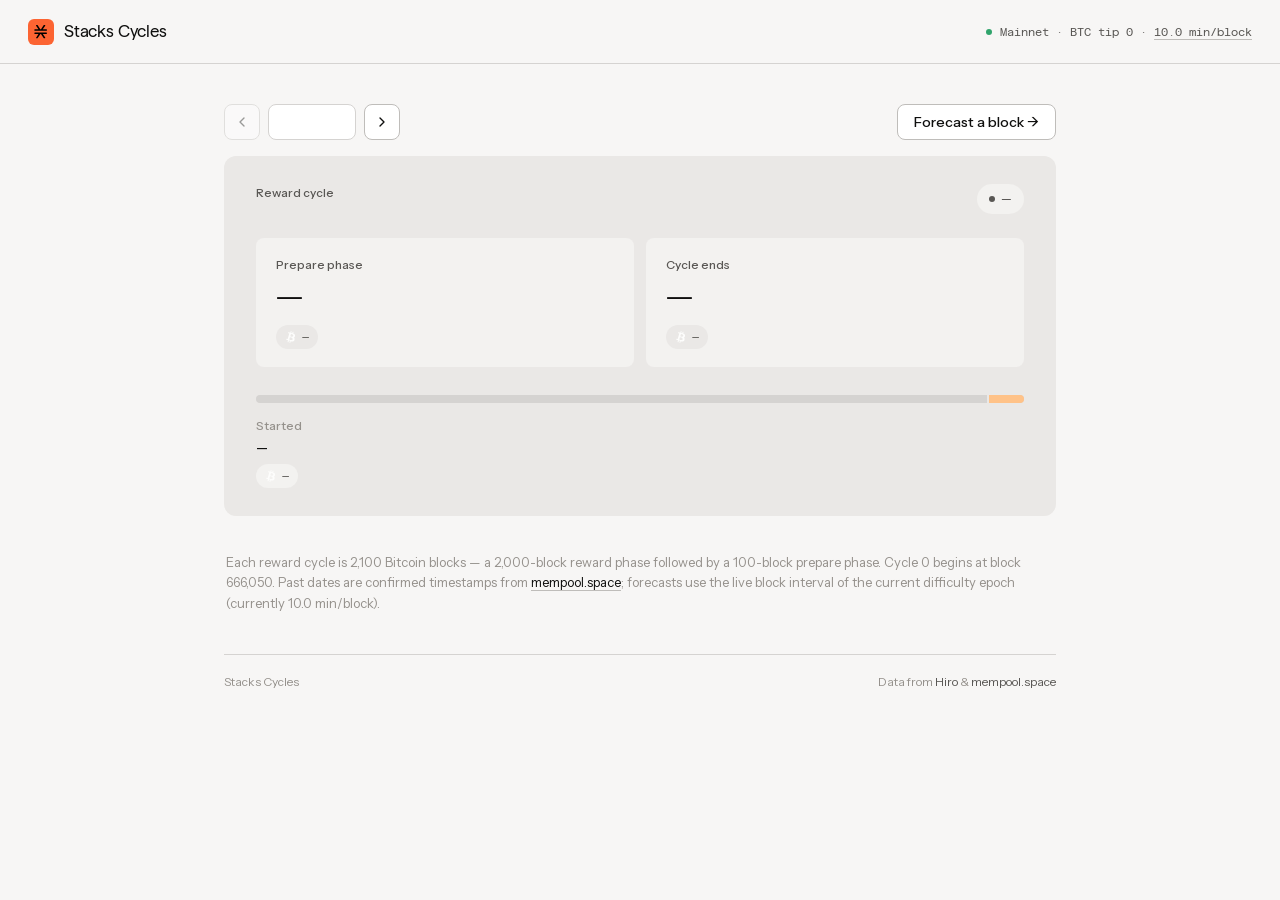
==== commit d2c7dca7: "Restyle" ====
--- a/index.html
+++ b/index.html
@@ -10,133 +10,119 @@
 
 <link rel="preconnect" href="https://api.hiro.so" />
 <link rel="preconnect" href="https://mempool.space" />
-<link rel="preconnect" href="https://fonts.googleapis.com" />
-<link rel="preconnect" href="https://fonts.gstatic.com" crossorigin />
-<link href="https://fonts.googleapis.com/css2?family=Inter:wght@400;500;600;700&family=JetBrains+Mono:wght@400;500;600&display=swap" rel="stylesheet" />
+<link rel="stylesheet" href="ds/tokens/tokens.css" />
 <link rel="stylesheet" href="styles.css" />
+<script>
+  (function () {
+    const mq = window.matchMedia('(prefers-color-scheme: dark)');
+    const apply = () => { document.documentElement.dataset.theme = mq.matches ? 'dark' : 'light'; };
+    apply();
+    mq.addEventListener('change', apply);
+  })();
+</script>
 </head>
 <body>
 
-<div class="page">
-
-  <!-- ─── header ─────────────────────────────────────────────────────── -->
-  <header class="topbar">
-    <div class="brand">
-      <span class="brand-mark"></span>
-      <span>Stacks Cycles</span>
-    </div>
-    <div class="topbar-meta">
-      <span class="status-dot live" id="status-dot"></span>
-      <span id="status-text">connecting…</span>
-    </div>
-  </header>
-
-  <!-- ─── nav ────────────────────────────────────────────────────────── -->
+<!-- ─── header ───────────────────────────────────────────────────────── -->
+<header class="topbar">
+  <div class="brand">
+    <span class="brand-mark"><img src="ds/assets/stx-glyph.svg" alt="Stacks" /></span>
+    <span class="brand-name">Stacks Cycles</span>
+  </div>
+  <div class="topbar-meta">
+    <span class="status-dot" id="status-dot"></span>
+    <span class="status-text" id="status-text">connecting…</span>
+  </div>
+</header>
+
+<main class="page">
+
+  <!-- ─── nav ──────────────────────────────────────────────────────── -->
   <nav class="navbar">
     <div class="nav-cluster">
       <button class="btn icon" id="prev" aria-label="Previous cycle" title="Previous (←)">
-        <svg viewBox="0 0 24 24" fill="none" stroke="currentColor" stroke-width="2.4" stroke-linecap="round" stroke-linejoin="round"><polyline points="15 18 9 12 15 6"/></svg>
+        <svg viewBox="0 0 24 24" fill="none" stroke="currentColor" stroke-width="2" stroke-linecap="round" stroke-linejoin="round"><polyline points="15 18 9 12 15 6"/></svg>
       </button>
-      <button class="btn primary" id="today" title="Jump to current (T)">Now</button>
+      <input class="cycle-input" id="cycle-input" aria-label="Cycle number" type="number" min="0" inputmode="numeric" />
       <button class="btn icon" id="next" aria-label="Next cycle" title="Next (→)">
-        <svg viewBox="0 0 24 24" fill="none" stroke="currentColor" stroke-width="2.4" stroke-linecap="round" stroke-linejoin="round"><polyline points="9 18 15 12 9 6"/></svg>
+        <svg viewBox="0 0 24 24" fill="none" stroke="currentColor" stroke-width="2" stroke-linecap="round" stroke-linejoin="round"><polyline points="9 18 15 12 9 6"/></svg>
       </button>
     </div>
     <div class="nav-cluster">
-      <div class="cycle-input-wrap">
-        <label for="cycle-input">Cycle</label>
-        <input class="cycle-input" id="cycle-input" type="number" min="0" inputmode="numeric" />
-      </div>
+      <button class="btn primary" id="jump-current" title="Jump to current (T)" style="display:none">Jump to current cycle</button>
       <a class="btn" href="forecast.html">Forecast a block →</a>
     </div>
   </nav>
 
-  <!-- ─── hero ───────────────────────────────────────────────────────── -->
-  <section class="card hero loading" id="hero">
-    <div class="card-body">
-      <div class="hero-head">
+  <!-- ─── hero ─────────────────────────────────────────────────────── -->
+  <section class="hero loading" id="hero">
+    <div class="hero-head">
+      <div>
+        <div class="kicker">Reward cycle</div>
+        <h1 class="cycle-num" id="cycle-number">—</h1>
+      </div>
+      <span class="status-pill" id="status-pill">
+        <span class="pill-dot"></span>
+        <span id="status-pill-text">—</span>
+      </span>
+    </div>
+
+    <div class="phase-grid">
+      <div class="phase-cell">
+        <div class="kicker" id="prep-kicker">Prepare phase</div>
+        <div class="phase-date" id="prep-date">—</div>
+        <div class="phase-sub" id="prep-sub"></div>
+        <div class="phase-foot">
+          <span class="cd-value accent" id="prep-cd" style="display:none">—</span>
+          <span class="block-badge">
+            <img src="ds/assets/btc.svg" alt="" />
+            <span id="prep-block">—</span>
+          </span>
+        </div>
+      </div>
+      <div class="phase-cell">
+        <div class="kicker" id="end-kicker">Cycle ends</div>
+        <div class="phase-date" id="end-date">—</div>
+        <div class="phase-sub" id="end-sub"></div>
+        <div class="phase-foot">
+          <span class="cd-value" id="end-cd" style="display:none">—</span>
+          <span class="block-badge">
+            <img src="ds/assets/btc.svg" alt="" />
+            <span id="end-block">—</span>
+          </span>
+        </div>
+      </div>
+    </div>
+
+    <div>
+      <div class="progress-bar">
+        <div class="zone-prepare"></div>
+        <div class="bar-fill" id="bar-fill"></div>
+        <div class="zone-divider"></div>
+      </div>
+      <div class="progress-foot">
         <div>
-          <div class="eyebrow">Reward cycle</div>
-          <h1 class="cycle-num"><span class="hash">№</span><span id="cycle-number">—</span></h1>
+          <div class="start-label" id="start-label">Started</div>
+          <div class="start-date" id="start-date">—</div>
+          <span class="block-badge on-card start-badge">
+            <img src="ds/assets/btc.svg" alt="" />
+            <span id="start-block">—</span>
+          </span>
         </div>
-        <span class="status-pill current" id="status-pill">
-          <span class="pill-dot"></span>
-          <span id="status-pill-text">—</span>
-        </span>
-      </div>
-
-      <div class="date-grid">
-        <div class="date-item">
-          <div class="date-label" id="d-start-label">Started</div>
-          <div class="date-value" id="d-start-date">—</div>
-          <div class="date-sub" id="d-start-sub">—</div>
-          <div class="date-block">block <strong id="d-start-block">—</strong></div>
-        </div>
-        <div class="date-item">
-          <div class="date-label" id="d-prep-label">Prepare phase</div>
-          <div class="date-value" id="d-prep-date">—</div>
-          <div class="date-sub" id="d-prep-sub">—</div>
-          <div class="date-block">block <strong id="d-prep-block">—</strong> · anchors cycle <span id="d-prep-anchor">—</span></div>
-        </div>
-        <div class="date-item">
-          <div class="date-label" id="d-end-label">Ends <span class="badge">forecast</span></div>
-          <div class="date-value" id="d-end-date">—</div>
-          <div class="date-sub" id="d-end-sub">—</div>
-          <div class="date-block">block <strong id="d-end-block">—</strong></div>
-        </div>
-      </div>
-
-      <div class="progress-section">
-        <div class="progress-head">
-          <span id="progress-label">Cycle progress</span>
-          <span><strong class="mono" id="progress-text">—</strong></span>
-        </div>
-        <div class="progress-bar">
-          <div class="bar-reward"><div class="bar-fill" id="bar-fill" style="width:0%"></div></div>
-          <div class="bar-prepare"></div>
-        </div>
-        <div class="progress-legend">
-          <span><span class="swatch reward"></span>Reward phase · 2,000 blocks</span>
-          <span><span class="swatch prepare"></span>Prepare phase · 100 blocks</span>
-        </div>
-      </div>
-
-      <div class="countdowns" id="countdowns">
-        <div class="cd">
-          <div class="cd-label" id="cd-cycle-label">Current cycle ends in</div>
-          <div class="cd-value warn mono" id="cd-cycle">—</div>
-          <div class="cd-extra" id="cd-cycle-extra">—</div>
-        </div>
-        <div class="cd">
-          <div class="cd-label" id="cd-prep-label">Prepare phase in</div>
-          <div class="cd-value mono" id="cd-prep">—</div>
-          <div class="cd-extra" id="cd-prep-extra">—</div>
-        </div>
-      </div>
-      <div class="live-jump-row" id="live-jump-row" style="display:none">
-        <button class="live-jump" id="live-jump">← back to current cycle</button>
+        <div class="progress-right" id="progress-right"></div>
       </div>
     </div>
   </section>
 
-  <!-- ─── notes ──────────────────────────────────────────────────────── -->
-  <section class="section">
-    <div class="section-head">
-      <h2>Method</h2>
-    </div>
-    <div class="card notes-card">
-      <p>Each Stacks reward cycle is <span class="mono">2,100</span> Bitcoin blocks — a <span class="mono">2,000-block</span> reward phase followed by a <span class="mono">100-block</span> prepare phase. Cycle 0 begins at block <span class="mono">666,050</span>.</p>
-      <p>Past dates are confirmed Bitcoin block timestamps from <a href="https://mempool.space" target="_blank" rel="noopener">mempool.space</a>. Forecasts use the live block interval of the current difficulty epoch.</p>
-      <p id="rate-readout">—</p>
-    </div>
-  </section>
+  <!-- ─── footnote ─────────────────────────────────────────────────── -->
+  <p class="footnote">Each reward cycle is 2,100 Bitcoin blocks — a 2,000-block reward phase followed by a 100-block prepare phase. Cycle 0 begins at block 666,050. Past dates are confirmed timestamps from <a href="https://mempool.space" target="_blank" rel="noopener">mempool.space</a>; forecasts use the live block interval of the current difficulty epoch<span id="rate-note"></span>.</p>
 
   <footer class="foot">
     <span>Stacks Cycles</span>
     <span>Data from <a href="https://api.hiro.so" target="_blank" rel="noopener">Hiro</a> &amp; <a href="https://mempool.space" target="_blank" rel="noopener">mempool.space</a></span>
   </footer>
 
-</div>
+</main>
 
 <script src="stacks-cycles.js"></script>
 <script>
@@ -148,9 +134,10 @@
     viewedCycle: null,
     cycleCache: new Map(),
     renderGen: 0,
-    currentEndMs: null,
-    currentPrepMs: null,
-    cdTimer: null,
+    // Countdown targets; non-null only while viewing the current cycle.
+    endMs: null,
+    prepMs: null,
+    inPrepare: false,
   };
 
   // ─── formatters ──────────────────────────────────────────────────────
@@ -158,7 +145,6 @@
   const $ = (id) => document.getElementById(id);
   const fmtDate = (ms) => new Date(ms).toLocaleDateString(undefined, { weekday: 'short', month: 'short', day: 'numeric', year: 'numeric' });
   const fmtTime = (ms) => new Date(ms).toLocaleTimeString(undefined, { hour: '2-digit', minute: '2-digit', timeZoneName: 'short' });
-  const fmtShortDateTime = (ms) => new Date(ms).toLocaleString(undefined, { weekday: 'short', month: 'short', day: 'numeric', hour: '2-digit', minute: '2-digit' });
 
   function relTime(ms) {
     if (ms == null) return '';
@@ -180,9 +166,9 @@
     return diff < 0 ? `${v} ${u}${plural} ago` : `in ${v} ${u}${plural}`;
   }
 
-  function fmtCountdown(ms, zero = 'now') {
+  function fmtCountdown(ms) {
     if (ms == null) return '—';
-    if (ms <= 0) return zero;
+    if (ms <= 0) return 'transitioning…';
     const d = Math.floor(ms / 86_400_000);
     const h = Math.floor((ms % 86_400_000) / 3_600_000);
     const m = Math.floor((ms % 3_600_000) / 60_000);
@@ -193,6 +179,8 @@
     return `${m}m ${p(s)}s`;
   }
 
+  const eventMs = (ev) => ev && ev.timestamp ? Date.parse(ev.timestamp) : null;
+
   async function cyc(id) {
     if (state.cycleCache.has(id)) return state.cycleCache.get(id);
     const p = StacksCycles.getCycle(id);
@@ -211,115 +199,86 @@
     $('cycle-number').textContent = c;
     $('cycle-input').value = c;
     $('prev').disabled = c <= 0;
+    $('jump-current').style.display = (c !== state.info.current_cycle_id) ? '' : 'none';
 
     let cycle;
     try { cycle = await cyc(c); }
     catch (e) { console.error(e); hero.classList.remove('loading'); return; }
     if (gen !== state.renderGen) return;
 
-    renderStatus(cycle);
-    renderDates(cycle);
-    renderProgress(cycle);
-
-    $('live-jump-row').style.display = (c !== state.info.current_cycle_id) ? '' : 'none';
+    const info = state.info;
+    const startMs = eventMs(cycle.start);
+    const endMs = eventMs(cycle.end);
+    const prepMs = eventMs(cycle.prepare);
+
+    $('prep-date').textContent = prepMs != null ? fmtDate(prepMs) : '—';
+    $('end-date').textContent = endMs != null ? fmtDate(endMs) : '—';
+    $('start-date').textContent = startMs != null ? fmtDate(startMs) : '—';
+    $('prep-block').textContent = fmt.format(cycle.prepare.block);
+    $('end-block').textContent = fmt.format(cycle.end.block);
+    $('start-block').textContent = fmt.format(cycle.start.block);
+
+    const pill = $('status-pill');
+    const anchors = cycle.prepare.anchors_cycle;
+
+    state.endMs = null; state.prepMs = null; state.inPrepare = false;
+
+    if (cycle.status === 'current') {
+      pill.className = 'status-pill current';
+      $('status-pill-text').textContent = 'In progress';
+      const inPrep = !!(cycle.progress && cycle.progress.in_prepare_phase);
+      state.endMs = endMs; state.prepMs = prepMs; state.inPrepare = inPrep;
+      $('prep-kicker').textContent = inPrep ? 'In prepare phase' : 'Prepare phase begins · forecast';
+      $('prep-sub').textContent = prepMs != null ? `${fmtTime(prepMs)} · anchors cycle ${anchors}` : '';
+      $('end-kicker').textContent = 'Cycle ends · forecast';
+      $('end-sub').textContent = endMs != null ? fmtTime(endMs) : '';
+      $('prep-cd').style.display = prepMs != null ? '' : 'none';
+      $('end-cd').style.display = endMs != null ? '' : 'none';
+      tick();
+      $('start-label').textContent = 'Started';
+      if (cycle.progress) {
+        const pct = cycle.progress.percent_complete;
+        $('bar-fill').style.width = `${pct.toFixed(2)}%`;
+        $('progress-right').textContent = `${fmt.format(cycle.progress.blocks_elapsed)} / ${fmt.format(info.reward_cycle_length)} blocks · ${pct.toFixed(1)}%`;
+      }
+    } else if (cycle.status === 'past') {
+      pill.className = 'status-pill past';
+      $('status-pill-text').textContent = 'Completed';
+      $('prep-kicker').textContent = 'Prepare phase began';
+      $('prep-sub').textContent = prepMs != null ? `${fmtTime(prepMs)} · anchored cycle ${anchors}` : '';
+      $('end-kicker').textContent = 'Ended';
+      $('end-sub').textContent = endMs != null ? `${fmtTime(endMs)} · ${relTime(endMs)}` : '';
+      $('prep-cd').style.display = 'none';
+      $('end-cd').style.display = 'none';
+      $('start-label').textContent = 'Started';
+      $('bar-fill').style.width = '100%';
+      $('progress-right').textContent = `${fmt.format(info.reward_cycle_length)} / ${fmt.format(info.reward_cycle_length)} blocks · complete`;
+    } else {
+      pill.className = 'status-pill future';
+      $('status-pill-text').textContent = 'Upcoming';
+      $('prep-kicker').textContent = 'Prepare phase begins · forecast';
+      $('prep-sub').textContent = prepMs != null ? `${fmtTime(prepMs)} · ${relTime(prepMs)} · anchors cycle ${anchors}` : '';
+      $('end-kicker').textContent = 'Ends · forecast';
+      $('end-sub').textContent = endMs != null ? `${fmtTime(endMs)} · ${relTime(endMs)}` : '';
+      $('prep-cd').style.display = 'none';
+      $('end-cd').style.display = 'none';
+      $('start-label').textContent = 'Begins';
+      $('bar-fill').style.width = '0%';
+      const ahead = cycle.start.block - info.current_burn_block_height;
+      $('progress-right').textContent = ahead > 0 ? `starts in ${fmt.format(ahead)} BTC blocks` : '';
+    }
+
     hero.classList.remove('loading');
   }
 
-  function renderStatus(cycle) {
-    let pillText;
-    switch (cycle.status) {
-      case 'current': pillText = 'In progress'; break;
-      case 'past':    pillText = 'Completed';   break;
-      default:        pillText = 'Upcoming';    break;
-    }
-    $('status-pill').className = 'status-pill ' + cycle.status;
-    $('status-pill-text').textContent = pillText;
-  }
-
-  function renderDates(cycle) {
-    const isPast   = cycle.status === 'past';
-    const isFuture = cycle.status === 'future';
-
-    $('d-start-label').innerHTML = isFuture ? 'Begins <span class="badge">forecast</span>' : 'Started';
-    $('d-end-label').innerHTML   = isPast ? 'Ended' : 'Ends <span class="badge">forecast</span>';
-    $('d-prep-label').innerHTML  = isPast ? 'Prepare phase' : 'Prepare phase <span class="badge">forecast</span>';
-
-    setDate('d-start', cycle.start);
-    setDate('d-end',   cycle.end);
-    setDate('d-prep',  cycle.prepare);
-    $('d-prep-anchor').textContent = cycle.prepare.anchors_cycle;
-  }
-
-  function renderProgress(cycle) {
-    const fill = $('bar-fill');
-    const progText = $('progress-text');
-    const progLabel = $('progress-label');
-
-    if (cycle.status === 'current' && cycle.progress) {
-      const pct = cycle.progress.percent_complete;
-      // The fill div lives inside the reward portion of the bar. Scale the
-      // overall percentage up so 100% reward-complete fills that portion.
-      const rewardPct = Math.min(100, pct * state.info.reward_cycle_length / state.info.reward_phase_block_length);
-      fill.style.width = `${rewardPct.toFixed(2)}%`;
-      progText.textContent = `${fmt.format(cycle.progress.blocks_elapsed)} / ${fmt.format(state.info.reward_cycle_length)} blocks · ${pct.toFixed(1)}%`;
-      progLabel.textContent = cycle.progress.in_prepare_phase ? 'In prepare phase' : 'Cycle progress';
-      return;
-    }
-    if (cycle.status === 'past') {
-      fill.style.width = '100%';
-      progText.textContent = '100% — complete';
-      progLabel.textContent = 'Cycle progress';
-      return;
-    }
-    // future
-    fill.style.width = '0%';
-    const ahead = cycle.start.block - state.info.current_burn_block_height;
-    progText.textContent = `starts in ${fmt.format(ahead)} BTC blocks`;
-    progLabel.textContent = 'Upcoming';
-  }
-
-  function setDate(prefix, ev) {
-    const ms = ev.timestamp ? Date.parse(ev.timestamp) : null;
-    const d = $(prefix + '-date');
-    const s = $(prefix + '-sub');
-    const b = $(prefix + '-block');
-    if (ms == null) {
-      d.textContent = '—'; s.textContent = ''; b.textContent = '—';
-      d.classList.remove('forecast'); return;
-    }
-    d.textContent = fmtDate(ms);
-    d.classList.toggle('forecast', !!ev.forecast);
-    s.textContent = fmtTime(ms) + ' · ' + relTime(ms);
-    b.textContent = fmt.format(ev.block);
-  }
-
   // ─── countdowns ──────────────────────────────────────────────────────
-  async function loadCountdownTargets() {
-    const cur = await cyc(state.info.current_cycle_id);
-    state.currentEndMs = cur.end.timestamp ? Date.parse(cur.end.timestamp) : null;
-    state.currentPrepMs = cur.prepare.timestamp ? Date.parse(cur.prepare.timestamp) : null;
-    $('cd-cycle-label').innerHTML = `Cycle <span class="mono">${state.info.current_cycle_id}</span> ends in`;
-    if (state.cdTimer) clearInterval(state.cdTimer);
-    tickCountdown();
-    state.cdTimer = setInterval(tickCountdown, 1000);
-  }
-
-  function tickCountdown() {
-    if (state.currentEndMs != null) {
-      $('cd-cycle').textContent = fmtCountdown(state.currentEndMs - Date.now(), 'transitioning…');
-      $('cd-cycle-extra').textContent = fmtShortDateTime(state.currentEndMs);
-    }
-    if (state.currentPrepMs != null) {
-      const ms = state.currentPrepMs - Date.now();
-      if (ms > 0) {
-        $('cd-prep-label').innerHTML = 'Prepare phase in';
-        $('cd-prep').textContent = fmtCountdown(ms);
-        $('cd-prep-extra').textContent = fmtShortDateTime(state.currentPrepMs);
-      } else {
-        $('cd-prep-label').innerHTML = 'In prepare phase';
-        $('cd-prep').textContent = fmtCountdown(-ms) + ' elapsed';
-        $('cd-prep-extra').textContent = 'anchoring next cycle';
-      }
+  function tick() {
+    const now = Date.now();
+    if (state.endMs != null) $('end-cd').textContent = fmtCountdown(state.endMs - now);
+    if (state.prepMs != null) {
+      $('prep-cd').textContent = state.inPrepare
+        ? fmtCountdown(now - state.prepMs) + ' elapsed'
+        : fmtCountdown(state.prepMs - now);
     }
   }
 
@@ -339,12 +298,13 @@
   function wireEvents() {
     $('prev').addEventListener('click', () => setViewedCycle(state.viewedCycle - 1));
     $('next').addEventListener('click', () => setViewedCycle(state.viewedCycle + 1));
-    $('today').addEventListener('click', () => setViewedCycle(state.info.current_cycle_id));
-    $('live-jump').addEventListener('click', () => setViewedCycle(state.info.current_cycle_id));
+    $('jump-current').addEventListener('click', () => setViewedCycle(state.info.current_cycle_id));
     $('cycle-input').addEventListener('change', (e) => {
       const v = parseInt(e.target.value, 10);
       if (!Number.isNaN(v)) setViewedCycle(v);
+      else e.target.value = state.viewedCycle;
     });
+    $('cycle-input').addEventListener('keydown', (e) => { if (e.key === 'Enter') e.target.blur(); });
     document.addEventListener('keydown', (e) => {
       const tag = (e.target.tagName || '').toLowerCase();
       if (tag === 'input' || tag === 'textarea') return;
@@ -360,15 +320,12 @@
 
   function updateHeader() {
     const i = state.info;
-    const ok = i.sources.pox === 'hiro' && i.sources.btc === 'mempool.space';
-    const dot = $('status-dot');
-    dot.className = 'status-dot ' + (ok ? 'live' : 'warn');
-    const minPerBlock = (i.avg_block_seconds / 60).toFixed(2);
-    $('status-text').innerHTML = ok
-      ? `Mainnet · BTC tip <span class="mono">${fmt.format(i.btc_tip_height)}</span> · <a href="https://mempool.space" target="_blank" rel="noopener">${minPerBlock} min/block</a>`
-      : 'Partial data';
-
-    $('rate-readout').innerHTML = `Live block rate: <a href="https://mempool.space" target="_blank" rel="noopener"><span class="mono">${minPerBlock} min/block</span></a> — ${i.avg_block_source}.`;
+    $('status-dot').classList.add('live');
+    const minPerBlock = (i.avg_block_seconds / 60).toFixed(1);
+    $('status-text').innerHTML =
+      `Mainnet · BTC tip ${fmt.format(i.btc_tip_height)} · <a href="https://mempool.space" target="_blank" rel="noopener">${minPerBlock} min/block</a>`;
+    // NBSP + word-joiners keep the parenthetical on one line in every engine.
+    $('rate-note').textContent = ` (currently\u00A0${minPerBlock}\u00A0min\u2060/\u2060block)`;
   }
 
   // ─── boot ────────────────────────────────────────────────────────────
@@ -379,11 +336,11 @@
       const fromHash = parseHash();
       state.viewedCycle = fromHash != null ? Math.max(0, fromHash) : state.info.current_cycle_id;
       wireEvents();
-      await Promise.all([render(), loadCountdownTargets()]);
+      setInterval(tick, 1000);
+      await render();
     } catch (err) {
       console.error(err);
-      const dot = $('status-dot');
-      dot.className = 'status-dot err';
+      $('status-dot').className = 'status-dot err';
       $('status-text').textContent = 'offline';
     }
   })();
--- a/ds/tokens/tokens.css
+++ b/ds/tokens/tokens.css
@@ -0,0 +1,282 @@
+/* Stacks Labs Design System — Colors & Type tokens */
+
+/* ============ FONTS ============ */
+/* All brand fonts are self-hosted from /fonts. No remote font fetches. */
+
+/* Display — Matter (regular). Used for headings. */
+@font-face {
+  font-family: 'Matter';
+  src: url('../fonts/matter-regular.woff2') format('woff2');
+  font-weight: 400 500;
+  font-style: normal;
+  font-display: swap;
+}
+
+/* Mono — Matter Mono (regular). Used for numbers, hashes, timestamps. */
+@font-face {
+  font-family: 'Matter Mono';
+  src: url('../fonts/matter-mono-regular.woff2') format('woff2');
+  font-weight: 400;
+  font-style: normal;
+  font-display: swap;
+}
+/* Mono — Matter SQ Mono Medium (alt weight available; mapped to weight 500). */
+@font-face {
+  font-family: 'Matter Mono';
+  src: url('../fonts/MatterSQMono-Medium.woff') format('woff');
+  font-weight: 500;
+  font-style: normal;
+  font-display: swap;
+}
+
+/* Body — Instrument Sans (self-hosted from /fonts). */
+@font-face {
+  font-family: 'Instrument Sans';
+  src: url('../fonts/InstrumentSans-Regular.woff2') format('woff2');
+  font-weight: 400 700;
+  font-style: normal;
+  font-display: swap;
+}
+
+:root {
+  /* === FONT FAMILIES === */
+  --font-display: 'Matter', ui-sans-serif, system-ui, sans-serif;
+  --font-body: 'Instrument Sans', ui-sans-serif, system-ui, sans-serif;
+  --font-mono: 'Matter Mono', ui-monospace, 'JetBrains Mono', monospace;
+
+  /* === NEUTRAL — Sand scale === */
+  --sand-50:   #f7f6f5;
+  --sand-100:  #f3f2f0;
+  --sand-150:  #eae8e6;
+  --sand-200:  #d5d3d1;
+  --sand-300:  #bfbdba;
+  --sand-400:  #95918c;
+  --sand-500:  #777470;
+  --sand-600:  #595754;
+  --sand-700:  #3c3a38;
+  --sand-800:  #2d2c2a;
+  --sand-900:  #211f1f;
+  --sand-950:  #181716;
+  --sand-1000: #0f0f0e;
+  --white:     #ffffff;
+  --black:     #000000;
+
+  /* === ACCENT — Stacks (orange) === */
+  --stacks-100: #FFDFD1;
+  --stacks-200: #FFC2A8;
+  --stacks-300: #FFA57F;
+  --stacks-400: #FF8761;
+  --stacks-500: #FC6432; /* primary brand */
+  --stacks-600: #CC4900;
+  --stacks-700: #9C310D;
+
+  /* === ACCENT — Bitcoin (gold) === */
+  --bitcoin-100: #FFDFC1;
+  --bitcoin-200: #FFD1A7;
+  --bitcoin-300: #FFC288;
+  --bitcoin-400: #FFAD65;
+  --bitcoin-500: #FF9835;
+  --bitcoin-600: #E17C18;
+  --bitcoin-700: #FF8B00;
+
+  /* === ACCENT — Testnet (violet) === */
+  --testnet-100: #E7E5FF;
+  --testnet-200: #DDD9FF;
+  --testnet-300: #BBADFF;
+  --testnet-400: #9985FF;
+  --testnet-500: #765BFF;
+  --testnet-600: #593FE0;
+
+  /* === FEEDBACK === */
+  --green-100: #E9F6EC;
+  --green-150: #C2E7D0;
+  --green-200: #ADDDC0;
+  --green-300: #8ECEAA;
+  --green-400: #5BB98B;
+  --green-500: #30A46C;
+  --green-600: #218358;
+  --green-900: #174832;
+
+  --blue-100: #E9F3FF;
+  --blue-200: #DBECFF;
+  --blue-300: #B5D5FF;
+  --blue-400: #75ACF3;
+  --blue-500: #2C8DFF;
+  --blue-600: #0070DD;
+  --blue-900: #0C447A;
+
+  --red-100: #FFE9E9;
+  --red-150: #FFD3D3;
+  --red-200: #FFCACA;
+  --red-300: #FF9DA0;
+  --red-400: #F06E76;
+  --red-500: #E32A35;
+  --red-600: #B01425;
+  --red-900: #5E1019;
+
+  --yellow-100: #FEFCE9;
+  --yellow-200: #FFF9B7;
+  --yellow-300: #FFF394;
+  --yellow-400: #F9E972;
+  --yellow-500: #F3DC00;
+  --yellow-600: #DBC600;
+  --yellow-700: #A99100;
+  --yellow-900: #6B5C05;
+
+  --bronze-200: #FFDFC1;
+  --bronze-600: #E17C18;
+  --bronze-900: #713E0C;
+
+  /* === SECONDARY (tx-type tags) === */
+  --moss-200: #B8D47E;
+  --moss-400: #97BD4A;
+  --lime-200: #E6F07F;
+  --lime-400: #D4E523;
+  --pink-200: #DF8ED4;
+  --pink-400: #D977CB;
+  --peach-200: #FFA57F;
+  --peach-400: #FF8761;
+  --butter-200: #FAF884;
+  --butter-400: #F8F65B;
+  --blood-orange-200: #FC6432;
+  --blood-orange-400: #CC4900;
+
+  /* === SEMANTIC (light mode default) === */
+  --surface-primary:   var(--sand-150);
+  --surface-secondary: var(--sand-100);
+  --surface-tertiary:  var(--sand-50);
+  --surface-fourth:    var(--white);
+  --surface-fifth:     var(--sand-200);
+  --surface-invert:    var(--sand-800);
+
+  --text-primary:   var(--sand-1000);
+  --text-secondary: var(--sand-600);
+  --text-tertiary:  var(--sand-400);
+  --text-invert:    var(--sand-50);
+  --text-error:     var(--red-500);
+  --text-interactive-hover: var(--stacks-600);
+
+  --border-primary:   var(--sand-300);
+  --border-secondary: var(--sand-200);
+  --border-tertiary:  var(--sand-100);
+
+  --icon-primary:   var(--sand-1000);
+  --icon-secondary: var(--sand-600);
+  --icon-tertiary:  var(--sand-400);
+  --icon-invert:    var(--sand-50);
+  --icon-error:     var(--red-500);
+  --icon-success:   var(--green-500);
+  --icon-bitcoin:   var(--bitcoin-600);
+
+  --brand: var(--stacks-500);
+
+  /* === ELEVATION === */
+  --elevation-sm: 0 2px 6px rgba(183,180,176,0.20);
+  --elevation-md: 0 8px 16px rgba(183,180,176,0.20);
+  --elevation-lg: 0 16px 32px rgba(183,180,176,0.20);
+
+  /* === RADII === */
+  --radius-xxs: 2px;
+  --radius-xs:  4px;
+  --radius-sm:  6px;
+  --radius-md:  8px;
+  --radius-lg:  12px;
+  --radius-xl:  16px;
+  --radius-xxl: 18px;
+  --radius-2xl: 20px;
+
+  /* === SPACING (4-pt scale) === */
+  --space-1: 4px;
+  --space-2: 8px;
+  --space-3: 12px;
+  --space-4: 16px;
+  --space-5: 20px;
+  --space-6: 24px;
+  --space-8: 32px;
+  --space-10: 40px;
+  --space-12: 48px;
+  --space-16: 64px;
+  --space-20: 80px;
+  --space-24: 96px;
+
+  /* === TYPE — base type primitives === */
+  --fs-xs: 12px;  --fs-sm: 14px;  --fs-md: 16px;  --fs-lg: 18px;
+  --fs-xl: 20px;  --fs-2xl: 24px; --fs-3xl: 30px; --fs-3-5xl: 32px;
+  --fs-4xl: 36px; --fs-4-5xl: 40px; --fs-5xl: 48px; --fs-6xl: 64px;
+  --fs-6-5xl: 72px;
+
+  --fw-regular: 400; /* @kind font */
+  --fw-medium: 500; /* @kind font */
+  --fw-semibold: 600; /* @kind font */
+
+  --ls-tight:    -0.03em;
+  --ls-semitight:-0.02em;
+  --ls-slight:   -0.01em;
+  --ls-normal:   0em;
+}
+
+[data-theme="dark"] {
+  --surface-primary:   var(--sand-900);
+  --surface-secondary: var(--sand-950);
+  --surface-tertiary:  var(--sand-1000);
+  --surface-fourth:    var(--sand-800);
+  --surface-fifth:     var(--sand-700);
+  --surface-invert:    var(--sand-100);
+
+  --text-primary:   var(--sand-100);
+  --text-secondary: var(--sand-400);
+  --text-tertiary:  var(--sand-500);
+  --text-invert:    var(--sand-1000);
+  --text-error:     var(--red-400);
+  --text-interactive-hover: var(--stacks-400);
+
+  --border-primary:   var(--sand-600);
+  --border-secondary: var(--sand-700);
+  --border-tertiary:  var(--sand-950);
+
+  --icon-primary:   var(--sand-100);
+  --icon-secondary: var(--sand-400);
+  --icon-tertiary:  var(--sand-500);
+  --icon-invert:    var(--sand-1000);
+  --icon-bitcoin:   var(--bitcoin-500);
+
+  --elevation-sm: 0 2px 6px rgba(0,0,0,0.20);
+  --elevation-md: 0 8px 16px rgba(0,0,0,0.20);
+  --elevation-lg: 0 16px 32px rgba(0,0,0,0.20);
+}
+
+/* ============ SEMANTIC TYPE STYLES ============ */
+.heading-3xl { font-family: var(--font-display); font-size: var(--fs-6-5xl); letter-spacing: var(--ls-tight); line-height: 1.0; font-weight: 400; }
+.heading-2xl { font-family: var(--font-display); font-size: var(--fs-6xl);   letter-spacing: var(--ls-tight); line-height: 1.05; font-weight: 400; }
+.heading-xl  { font-family: var(--font-display); font-size: var(--fs-5xl);   letter-spacing: var(--ls-semitight); line-height: 1.1; font-weight: 400; }
+.heading-lg  { font-family: var(--font-display); font-size: var(--fs-4-5xl); letter-spacing: var(--ls-semitight); line-height: 1.1; font-weight: 400; }
+.heading-md  { font-family: var(--font-display); font-size: var(--fs-3-5xl); letter-spacing: var(--ls-semitight); line-height: 1.125; font-weight: 400; }
+.heading-sm  { font-family: var(--font-display); font-size: var(--fs-2xl);   letter-spacing: var(--ls-slight); line-height: 1.15; font-weight: 400; }
+.heading-xs  { font-family: var(--font-display); font-size: var(--fs-xl);    letter-spacing: var(--ls-slight); line-height: 1.2; font-weight: 400; }
+
+.text-regular-2xl { font-family: var(--font-body); font-size: var(--fs-2xl); line-height: 1.3; font-weight: 400; }
+.text-regular-xl  { font-family: var(--font-body); font-size: var(--fs-xl);  line-height: 1.4; font-weight: 400; }
+.text-regular-lg  { font-family: var(--font-body); font-size: var(--fs-lg);  line-height: 1.33; font-weight: 400; }
+.text-regular-md  { font-family: var(--font-body); font-size: var(--fs-md);  line-height: 1.5; font-weight: 400; }
+.text-regular-sm  { font-family: var(--font-body); font-size: var(--fs-sm);  line-height: 1.43; font-weight: 400; }
+.text-regular-xs  { font-family: var(--font-body); font-size: var(--fs-xs);  line-height: 1.33; letter-spacing: var(--ls-slight); font-weight: 400; }
+
+.text-medium-md   { font-family: var(--font-body); font-size: var(--fs-md);  line-height: 1.5; font-weight: 500; }
+.text-medium-sm   { font-family: var(--font-body); font-size: var(--fs-sm);  line-height: 1.43; font-weight: 500; }
+.text-medium-xs   { font-family: var(--font-body); font-size: var(--fs-xs);  line-height: 1.33; letter-spacing: var(--ls-slight); font-weight: 500; }
+
+.text-semibold-md { font-family: var(--font-body); font-size: var(--fs-md);  line-height: 1.5; font-weight: 600; }
+.text-semibold-sm { font-family: var(--font-body); font-size: var(--fs-sm);  line-height: 1.43; font-weight: 600; }
+
+.text-mono-xl { font-family: var(--font-mono); font-size: var(--fs-xl); line-height: 1.4; font-weight: 400; }
+.text-mono-lg { font-family: var(--font-mono); font-size: var(--fs-lg); line-height: 1.33; font-weight: 400; }
+.text-mono-md { font-family: var(--font-mono); font-size: var(--fs-md); line-height: 1.5; font-weight: 400; }
+.text-mono-sm { font-family: var(--font-mono); font-size: var(--fs-sm); line-height: 1.43; font-weight: 400; }
+.text-mono-xs { font-family: var(--font-mono); font-size: var(--fs-xs); line-height: 1.33; font-weight: 400; }
+
+body {
+  font-family: var(--font-body);
+  background: var(--surface-tertiary);
+  color: var(--text-primary);
+  -webkit-font-smoothing: antialiased;
+}
--- a/styles.css
+++ b/styles.css
@@ -1,567 +1,366 @@
-:root {
-  color-scheme: light dark;
-
-  --bg:           #fafaf9;
-  --surface:      #ffffff;
-  --surface-2:    #f5f5f4;
-  --border:       #e7e5e4;
-  --border-2:     #d6d3d1;
-  --text:         #0c0a09;
-  --text-2:       #57534e;
-  --text-3:       #a8a29e;
-  --text-4:       #d6d3d1;
-  --accent:       #c2410c;
-  --accent-soft:  #ffedd5;
-  --accent-deep:  #7c2d12;
-  --ok:           #15803d;
-  --ok-soft:      #dcfce7;
-  --warn:         #b45309;
-  --warn-soft:    #fef3c7;
-
-  --shadow-sm: 0 1px 2px rgba(12,10,9,0.04);
-  --shadow:    0 1px 3px rgba(12,10,9,0.06), 0 1px 2px rgba(12,10,9,0.04);
-
-  --font-sans: 'Inter', system-ui, -apple-system, 'Segoe UI', Roboto, sans-serif;
-  --font-mono: 'JetBrains Mono', ui-monospace, SFMono-Regular, Menlo, monospace;
-
-  --radius:    8px;
-  --radius-lg: 12px;
-  --t: 150ms cubic-bezier(.22,.61,.36,1);
-}
-
-@media (prefers-color-scheme: dark) {
-  :root {
-    --bg:           #0c0a09;
-    --surface:      #161310;
-    --surface-2:    #1f1c19;
-    --border:       #2a2622;
-    --border-2:     #3f3a34;
-    --text:         #fafaf9;
-    --text-2:       #d6d3d1;
-    --text-3:       #a8a29e;
-    --text-4:       #57534e;
-    --accent:       #fb923c;
-    --accent-soft:  #431407;
-    --accent-deep:  #fed7aa;
-    --ok:           #4ade80;
-    --ok-soft:      #052e16;
-    --warn:         #fbbf24;
-    --warn-soft:    #451a03;
-
-    --shadow-sm: 0 1px 2px rgba(0,0,0,0.5);
-    --shadow:    0 1px 3px rgba(0,0,0,0.6), 0 1px 2px rgba(0,0,0,0.5);
-  }
-}
+/* Stacks Cycles — styles on top of the Stacks Labs design system tokens. */
+
+:root { color-scheme: light; }
+[data-theme="dark"] { color-scheme: dark; }
 
 * { box-sizing: border-box; }
 html, body { margin: 0; padding: 0; }
 body {
-  background: var(--bg);
-  color: var(--text);
-  font: 400 14.5px/1.55 var(--font-sans);
-  font-feature-settings: 'cv11', 'ss01';
-  -webkit-font-smoothing: antialiased;
-  -moz-osx-font-smoothing: grayscale;
+  background: var(--surface-tertiary);
+  color: var(--text-primary);
+  font: 400 14px/1.5 var(--font-body);
   min-height: 100vh;
 }
-.mono { font-family: var(--font-mono); font-variant-numeric: tabular-nums; }
-::selection { background: var(--accent); color: #fff; }
-
-.page {
-  max-width: 960px;
-  margin: 0 auto;
-  padding: 24px 24px 64px;
-}
+.mono { font-family: var(--font-mono); }
+
+a {
+  color: var(--text-primary);
+  text-decoration: underline;
+  text-underline-offset: 3px;
+  text-decoration-color: var(--sand-300);
+}
+a:hover { color: var(--text-interactive-hover); text-decoration-color: var(--text-interactive-hover); }
+
+@keyframes pulse { 0%, 100% { opacity: 1; } 50% { opacity: 0.35; } }
+
+input::-webkit-inner-spin-button,
+input::-webkit-outer-spin-button { -webkit-appearance: none; margin: 0; }
+input[type="number"] { -moz-appearance: textfield; }
+input:focus, button:focus-visible { outline: 2px solid var(--stacks-500); outline-offset: 2px; }
 
 /* ─── header ───────────────────────────────────────────────────────── */
 .topbar {
-  display: flex;
-  justify-content: space-between;
-  align-items: center;
-  padding: 4px 0 24px;
+  height: 64px;
+  display: flex;
+  align-items: center;
+  justify-content: space-between;
   gap: 16px;
-  flex-wrap: wrap;
-}
-.brand { display: flex; align-items: center; gap: 10px; font-weight: 600; font-size: 15px; }
-.brand a { color: inherit; text-decoration: none; display: inherit; align-items: inherit; gap: inherit; }
+  padding: 0 28px;
+  border-bottom: 1px solid var(--border-secondary);
+}
+.brand { display: flex; align-items: center; gap: 10px; }
+.brand a { display: flex; align-items: center; gap: 10px; color: inherit; text-decoration: none; }
 .brand-mark {
-  width: 22px; height: 22px;
-  border-radius: 5px;
-  background: var(--text);
-  position: relative;
+  width: 26px; height: 26px;
+  border-radius: var(--radius-sm);
+  background: var(--stacks-500);
+  display: inline-flex;
+  align-items: center;
+  justify-content: center;
   flex-shrink: 0;
 }
-.brand-mark::after {
-  content: ''; position: absolute;
-  left: 5px; right: 5px; top: 5px; bottom: 5px;
-  border: 1.5px solid var(--bg);
-  border-radius: 2px;
-}
-.brand-mark::before {
-  content: ''; position: absolute;
-  left: 8px; right: 8px; top: 8px; bottom: 8px;
-  background: var(--accent);
-  border-radius: 1px;
-}
-.topbar-meta {
-  display: inline-flex;
-  align-items: center;
-  gap: 8px;
-  font-size: 13px;
-  color: var(--text-2);
-}
-.topbar-meta a {
-  color: inherit;
-  text-decoration: underline;
-  text-decoration-style: dotted;
-  text-decoration-color: var(--text-3);
-  text-underline-offset: 3px;
-}
-.topbar-meta a:hover { color: var(--accent); text-decoration-color: var(--accent); }
+.brand-mark img { width: 14px; height: 14px; display: block; filter: brightness(0); }
+.brand-name { font-family: var(--font-display); font-size: 17px; letter-spacing: -0.01em; }
+.topbar-meta { display: flex; align-items: center; gap: 8px; min-width: 0; }
 .status-dot {
   width: 6px; height: 6px; border-radius: 50%;
-  background: var(--ok);
+  background: var(--sand-400);
+  animation: pulse 2.4s ease-in-out infinite;
   flex-shrink: 0;
 }
-.status-dot.live { animation: pulse 2.4s ease-in-out infinite; }
-.status-dot.warn { background: var(--warn); }
-.status-dot.err  { background: #dc2626; animation: none; }
-@keyframes pulse { 0%,100% { opacity: 1 } 50% { opacity: 0.4 } }
-
-/* ─── nav ──────────────────────────────────────────────────────────── */
+.status-dot.live { background: var(--green-500); }
+.status-dot.err  { background: var(--red-500); animation: none; }
+.topbar-meta .status-text {
+  font-family: var(--font-mono);
+  font-size: 12px;
+  color: var(--text-secondary);
+  white-space: nowrap;
+  overflow: hidden;
+  text-overflow: ellipsis;
+}
+.topbar-meta a { color: inherit; text-decoration-color: var(--sand-300); }
+
+/* ─── shell ────────────────────────────────────────────────────────── */
+.page { max-width: 880px; margin: 0 auto; padding: 40px 24px 64px; }
+
+/* ─── nav row ──────────────────────────────────────────────────────── */
 .navbar {
   display: flex;
-  justify-content: space-between;
-  align-items: center;
-  gap: 12px;
-  margin-bottom: 20px;
+  align-items: center;
+  justify-content: space-between;
+  gap: 12px;
   flex-wrap: wrap;
-}
-.nav-cluster { display: flex; gap: 6px; align-items: center; }
+  margin-bottom: 16px;
+}
+.nav-cluster { display: flex; align-items: center; gap: 8px; }
 
 .btn {
   appearance: none;
-  height: 34px;
-  padding: 0 14px;
-  border-radius: var(--radius);
-  border: 1px solid var(--border);
-  background: var(--surface);
-  color: var(--text);
-  font: 500 13px/1 var(--font-sans);
-  cursor: pointer;
-  transition: all var(--t);
+  height: 36px;
+  padding: 0 16px;
   display: inline-flex;
   align-items: center;
   justify-content: center;
   gap: 6px;
+  background: var(--surface-fourth);
+  border: 1px solid var(--border-primary);
+  border-radius: var(--radius-md);
+  color: var(--text-primary);
+  font: 500 14px/1 var(--font-body);
+  cursor: pointer;
   text-decoration: none;
 }
-.btn:hover { border-color: var(--border-2); background: var(--surface-2); }
-.btn:active { transform: translateY(1px); }
-.btn[disabled] { opacity: 0.35; cursor: not-allowed; }
-.btn.icon { width: 34px; padding: 0; }
-.btn.icon svg { width: 14px; height: 14px; }
+.btn:hover { background: var(--surface-secondary); color: var(--text-primary); }
+.btn[disabled] { opacity: 0.4; cursor: not-allowed; }
+.btn.icon { width: 36px; padding: 0; color: var(--icon-primary); }
+.btn.icon svg { width: 16px; height: 16px; }
 .btn.primary {
-  background: var(--text);
-  color: var(--bg);
-  border-color: var(--text);
-}
-.btn.primary:hover { background: var(--accent); color: #fff; border-color: var(--accent); }
+  background: var(--stacks-500);
+  color: var(--black);
+  border: none;
+  box-shadow: 0 8px 16px 0 rgba(252, 100, 50, 0.40);
+}
+.btn.primary:hover { background: var(--stacks-600); color: var(--black); }
 
 .cycle-input {
-  height: 34px;
-  padding: 0 12px;
-  width: 120px;
-  border: 1px solid var(--border);
-  border-radius: var(--radius);
-  background: var(--surface);
-  color: var(--text);
-  font: 500 13px/1 var(--font-mono);
+  width: 88px;
+  height: 36px;
   text-align: center;
-  transition: border-color var(--t), box-shadow var(--t);
-}
-.cycle-input::-webkit-inner-spin-button,
-.cycle-input::-webkit-outer-spin-button { -webkit-appearance: none; }
-.cycle-input:focus { outline: none; border-color: var(--text); box-shadow: 0 0 0 3px rgba(12,10,9,0.06); }
-.cycle-input-wrap {
-  display: inline-flex; align-items: center; gap: 8px;
-  font-size: 12px; color: var(--text-2);
-}
-
-/* ─── card ─────────────────────────────────────────────────────────── */
-.card {
-  background: var(--surface);
-  border: 1px solid var(--border);
+  background: var(--surface-fourth);
+  border: 1px solid var(--border-secondary);
+  border-radius: var(--radius-md);
+  font-family: var(--font-mono);
+  font-size: 14px;
+  color: var(--text-primary);
+}
+
+/* ─── hero (Form B card) ───────────────────────────────────────────── */
+.hero {
+  background: var(--surface-primary);
   border-radius: var(--radius-lg);
-  box-shadow: var(--shadow-sm);
-}
-.card-body { padding: 28px 32px; }
-@media (max-width: 600px) { .card-body { padding: 20px 22px; } }
-
-/* ─── hero ─────────────────────────────────────────────────────────── */
-.hero { transition: opacity var(--t); }
-.hero.loading { opacity: 0.5; pointer-events: none; }
+  padding: 28px 32px;
+  transition: opacity 150ms ease-out;
+}
+.hero.loading { opacity: 0.55; pointer-events: none; }
+@media (max-width: 600px) { .hero { padding: 20px 22px; } }
+
 .hero-head {
   display: flex;
   justify-content: space-between;
   align-items: flex-start;
   gap: 16px;
+  margin-bottom: 24px;
+}
+.kicker { font-size: 12px; font-weight: 500; color: var(--text-secondary); margin-bottom: 6px; }
+.cycle-num {
+  margin: 0;
+  font-family: var(--font-mono);
+  font-weight: 500;
+  font-size: 44px;
+  line-height: 1;
+  letter-spacing: -0.02em;
+}
+
+.status-pill {
+  display: inline-flex;
+  align-items: center;
+  gap: 6px;
+  padding: 6px 12px;
+  border-radius: 999px;
+  font-size: 12px;
+  font-weight: 500;
+  background: var(--surface-secondary);
+  color: var(--text-secondary);
+}
+.status-pill .pill-dot { width: 6px; height: 6px; border-radius: 50%; background: currentColor; }
+.status-pill.current { background: var(--green-100); color: var(--green-600); }
+.status-pill.current .pill-dot { animation: pulse 2.4s ease-in-out infinite; }
+.status-pill.future { background: var(--bronze-200); color: var(--bronze-900); }
+
+/* ─── phase cells (Pattern 2 inner cells) ──────────────────────────── */
+.phase-grid {
+  display: grid;
+  grid-template-columns: repeat(auto-fit, minmax(250px, 1fr));
+  gap: 12px;
   margin-bottom: 28px;
+}
+.phase-cell {
+  background: var(--surface-secondary);
+  border-radius: var(--radius-md);
+  padding: 18px 20px;
+}
+.phase-cell .kicker { margin-bottom: 8px; }
+.phase-date {
+  font-family: var(--font-display);
+  font-size: 26px;
+  line-height: 1.1;
+  letter-spacing: -0.02em;
+}
+.phase-sub { font-size: 13px; color: var(--text-secondary); margin-top: 4px; }
+.phase-foot {
+  display: flex;
+  justify-content: space-between;
+  align-items: center;
+  gap: 12px;
   flex-wrap: wrap;
-}
-.eyebrow {
-  font-size: 11px;
-  letter-spacing: 0.10em;
-  text-transform: uppercase;
-  color: var(--text-3);
-  font-weight: 600;
-  margin-bottom: 8px;
-}
-.cycle-num {
-  font: 700 56px/1 var(--font-sans);
-  letter-spacing: -0.04em;
-  margin: 0;
-  color: var(--text);
-}
-.cycle-num .hash {
-  color: var(--text-3);
-  font-weight: 500;
-  margin-right: 6px;
-  font-size: 0.55em;
-  letter-spacing: 0;
-  vertical-align: 0.34em;
-}
-
-.status-pill {
-  display: inline-flex;
-  align-items: center;
-  gap: 6px;
-  padding: 5px 10px;
-  border-radius: 999px;
-  font-size: 12px;
-  font-weight: 500;
-  letter-spacing: 0;
-}
-.status-pill .pill-dot { width: 6px; height: 6px; border-radius: 50%; background: currentColor; }
-.status-pill.current { background: var(--ok-soft); color: var(--ok); }
-.status-pill.current .pill-dot { animation: pulse 2.4s ease-in-out infinite; }
-.status-pill.past { background: var(--surface-2); color: var(--text-2); }
-.status-pill.future { background: var(--accent-soft); color: var(--accent); }
-
-/* ─── date grid ────────────────────────────────────────────────────── */
-.date-grid {
-  display: grid;
-  grid-template-columns: repeat(3, 1fr);
-  gap: 0;
-  border-top: 1px solid var(--border);
-  border-bottom: 1px solid var(--border);
-  margin-bottom: 28px;
-}
-@media (max-width: 720px) {
-  .date-grid { grid-template-columns: 1fr; }
-  .date-item { border-right: 0 !important; border-bottom: 1px solid var(--border); }
-  .date-item:last-child { border-bottom: 0; }
-}
-.date-item {
-  padding: 18px 20px;
-  border-right: 1px solid var(--border);
-}
-.date-item:last-child { border-right: 0; }
-.date-label {
-  font-size: 11px;
-  letter-spacing: 0.08em;
-  text-transform: uppercase;
-  color: var(--text-3);
-  font-weight: 600;
-  margin-bottom: 6px;
-}
-.date-label .badge {
-  color: var(--accent);
-  font-weight: 600;
-  letter-spacing: 0;
-  text-transform: none;
-  margin-left: 4px;
-  font-size: 10.5px;
-}
-.date-value {
-  font-size: 18px;
-  font-weight: 600;
-  letter-spacing: -0.01em;
-  color: var(--text);
-  margin-bottom: 4px;
-}
-.date-value.forecast { color: var(--accent); }
-.date-sub {
-  font-size: 12.5px;
-  color: var(--text-2);
-  margin-bottom: 10px;
-}
-.date-block {
-  font: 500 12.5px/1.3 var(--font-mono);
-  color: var(--text-2);
-  letter-spacing: -0.01em;
-}
-.date-block strong { color: var(--text); font-weight: 600; }
+  margin-top: 14px;
+}
+.cd-value { font-family: var(--font-mono); font-size: 18px; letter-spacing: -0.01em; }
+.cd-value.accent { color: var(--text-interactive-hover); }
+
+.block-badge {
+  display: inline-flex;
+  align-items: center;
+  gap: 5px;
+  padding: 3px 9px;
+  border-radius: 999px;
+  background: var(--surface-primary);
+  font-family: var(--font-mono);
+  font-size: 12px;
+  color: var(--text-secondary);
+}
+.block-badge img { width: 12px; height: 12px; display: block; }
+.hero .block-badge.on-card { background: var(--surface-secondary); }
 
 /* ─── progress ─────────────────────────────────────────────────────── */
-.progress-section { margin-bottom: 24px; }
-.progress-head {
-  display: flex; justify-content: space-between; align-items: baseline;
-  margin-bottom: 10px;
-  font-size: 12px;
-  color: var(--text-2);
-}
-.progress-head strong { color: var(--text); font-weight: 600; }
 .progress-bar {
-  display: flex;
-  height: 14px;
-  border-radius: 4px;
+  position: relative;
+  height: 8px;
+  border-radius: 999px;
+  background: var(--sand-200);
   overflow: hidden;
-  background: var(--surface-2);
-  border: 1px solid var(--border);
-}
-.bar-reward { flex: 0 0 95.238%; background: var(--surface-2); position: relative; overflow: hidden; }
-.bar-fill {
+  margin-bottom: 14px;
+}
+[data-theme="dark"] .progress-bar { background: var(--sand-700); }
+.progress-bar .zone-prepare { position: absolute; left: 95.238%; right: 0; top: 0; bottom: 0; background: var(--bitcoin-300); }
+.progress-bar .bar-fill {
   position: absolute;
-  inset: 0 auto 0 0;
-  background: var(--text);
-  transition: width 600ms cubic-bezier(.22,.61,.36,1);
-}
-.bar-prepare {
-  flex: 0 0 4.762%;
-  background:
-    repeating-linear-gradient(135deg, rgba(255,255,255,0.45) 0 3px, transparent 3px 6px),
-    var(--accent);
-  border-left: 1px solid var(--surface);
-}
-.progress-legend {
-  display: flex;
-  gap: 18px;
-  margin-top: 10px;
-  font-size: 12px;
-  color: var(--text-2);
-  flex-wrap: wrap;
-}
-.swatch {
-  display: inline-block;
-  width: 10px; height: 10px;
-  border-radius: 2px;
-  margin-right: 6px;
-  vertical-align: -1px;
-}
-.swatch.reward { background: var(--text); }
-.swatch.prepare {
-  background:
-    repeating-linear-gradient(135deg, rgba(255,255,255,0.5) 0 2px, transparent 2px 4px),
-    var(--accent);
-}
-
-/* ─── countdowns ───────────────────────────────────────────────────── */
-.countdowns {
-  display: grid;
-  grid-template-columns: 1fr 1fr;
-  gap: 14px;
-  padding-top: 24px;
-  border-top: 1px solid var(--border);
-}
-@media (max-width: 600px) { .countdowns { grid-template-columns: 1fr; } }
-.cd { display: flex; flex-direction: column; gap: 4px; }
-.cd-label {
-  font-size: 11px;
-  letter-spacing: 0.08em;
-  text-transform: uppercase;
-  color: var(--text-3);
-  font-weight: 600;
-}
-.cd-value {
-  font: 600 22px/1.1 var(--font-mono);
-  color: var(--text);
-  letter-spacing: -0.02em;
-}
-.cd-value.warn { color: var(--accent); }
-.cd-extra {
-  font-size: 12px;
-  color: var(--text-2);
-}
-.live-jump-row {
-  display: flex; justify-content: flex-end;
-  margin-top: 12px;
-}
-.live-jump {
-  background: none; border: 0;
-  color: var(--text-2);
-  font: 500 12px/1 var(--font-sans);
-  cursor: pointer;
-  padding: 4px 0;
-}
-.live-jump:hover { color: var(--accent); }
+  left: 0; top: 0; bottom: 0;
+  width: 0%;
+  background: var(--stacks-500);
+  border-radius: 999px;
+  transition: width 600ms ease-out;
+}
+.progress-bar .zone-divider { position: absolute; left: 95.238%; top: 0; bottom: 0; width: 2px; background: var(--surface-primary); }
+
+.progress-foot { display: flex; justify-content: space-between; gap: 16px; flex-wrap: wrap; }
+.progress-foot .start-label { font-size: 12px; font-weight: 500; color: var(--text-tertiary); margin-bottom: 2px; }
+.progress-foot .start-date { font-size: 14px; font-weight: 500; }
+.progress-foot .start-badge { margin-top: 6px; }
+.progress-foot .progress-right {
+  text-align: right;
+  align-self: flex-end;
+  font-family: var(--font-mono);
+  font-size: 12px;
+  color: var(--text-secondary);
+}
 
 /* ─── section ──────────────────────────────────────────────────────── */
-.section { margin-top: 36px; }
+.section { margin-top: 44px; }
 .section-head {
   display: flex;
   justify-content: space-between;
   align-items: baseline;
-  margin-bottom: 14px;
-  padding: 0 2px;
+  gap: 12px;
+  margin-bottom: 12px;
 }
 .section-head h2 {
   margin: 0;
-  font-size: 13px;
-  font-weight: 600;
-  letter-spacing: 0;
-  color: var(--text);
-}
-.section-head .hint { font-size: 12px; color: var(--text-3); }
-
-/* ─── oracle ───────────────────────────────────────────────────────── */
-.oracle-card { display: grid; grid-template-columns: 320px 1fr; gap: 0; }
-@media (max-width: 760px) { .oracle-card { grid-template-columns: 1fr; } }
+  font-family: var(--font-display);
+  font-weight: 400;
+  font-size: 20px;
+  letter-spacing: -0.01em;
+}
+.section-head .hint { font-size: 12px; color: var(--text-tertiary); }
+
+/* ─── forecast card (Form B) ───────────────────────────────────────── */
+.oracle-card {
+  background: var(--surface-primary);
+  border-radius: var(--radius-lg);
+  display: flex;
+  flex-wrap: wrap;
+}
 .oracle-input-side {
+  flex: 0 1 300px;
+  min-width: 260px;
   padding: 24px 28px;
-  border-right: 1px solid var(--border);
-}
-@media (max-width: 760px) { .oracle-input-side { border-right: 0; border-bottom: 1px solid var(--border); } }
+  border-right: 1px solid var(--border-tertiary);
+}
 .oracle-label {
-  font-size: 11px;
-  letter-spacing: 0.08em;
-  text-transform: uppercase;
-  color: var(--text-3);
-  font-weight: 600;
-  margin-bottom: 10px;
   display: block;
+  font-size: 12px;
+  font-weight: 500;
+  color: var(--text-secondary);
+  margin-bottom: 8px;
 }
 .oracle-input {
   width: 100%;
-  border: 1px solid var(--border);
-  border-radius: var(--radius);
-  background: var(--surface);
-  color: var(--text);
   padding: 10px 14px;
-  font: 600 17px/1.2 var(--font-mono);
+  background: var(--surface-fourth);
+  border: 1px solid var(--border-secondary);
+  border-radius: var(--radius-md);
+  font-family: var(--font-mono);
+  font-size: 16px;
+  color: var(--text-primary);
+}
+.oracle-input::placeholder { color: var(--text-tertiary); }
+.oracle-tips { display: flex; flex-wrap: wrap; gap: 6px; margin-top: 10px; }
+.oracle-tip {
+  padding: 5px 9px;
+  background: var(--surface-fourth);
+  border: 1px solid var(--border-secondary);
+  border-radius: var(--radius-sm);
+  font-family: var(--font-mono);
+  font-size: 11px;
+  color: var(--text-secondary);
+  cursor: pointer;
+}
+.oracle-tip:hover { border-color: var(--border-primary); color: var(--text-primary); }
+
+.oracle-result {
+  flex: 1 1 320px;
+  padding: 24px 28px;
+  display: flex;
+  align-items: center;
+  min-height: 150px;
+}
+.oracle-result.empty { font-size: 13px; color: var(--text-tertiary); }
+.or-result { width: 100%; }
+.or-kicker { font-size: 12px; font-weight: 500; color: var(--text-tertiary); margin-bottom: 4px; }
+.or-block-num {
+  font-family: var(--font-mono);
+  font-weight: 500;
+  font-size: 22px;
   letter-spacing: -0.01em;
-  transition: border-color var(--t), box-shadow var(--t);
-  -moz-appearance: textfield;
-}
-.oracle-input::-webkit-inner-spin-button,
-.oracle-input::-webkit-outer-spin-button { -webkit-appearance: none; }
-.oracle-input:focus { outline: none; border-color: var(--text); box-shadow: 0 0 0 3px rgba(12,10,9,0.06); }
-.oracle-input::placeholder { color: var(--text-3); font-weight: 500; }
-.oracle-tips {
-  display: flex; flex-wrap: wrap; gap: 6px;
-  margin-top: 10px;
-}
-.oracle-tip {
-  background: var(--surface);
-  border: 1px solid var(--border);
-  color: var(--text-2);
-  font: 500 11.5px/1 var(--font-mono);
-  padding: 5px 8px;
-  border-radius: var(--radius);
-  cursor: pointer;
-  transition: all var(--t);
-}
-.oracle-tip:hover { background: var(--text); color: #fff; border-color: var(--text); }
-
-.oracle-result {
-  padding: 24px 28px;
-  display: flex; align-items: center;
-  min-height: 160px;
-  color: var(--text-2);
-}
-.oracle-result.empty { font-size: 13.5px; color: var(--text-3); }
-.or-result { width: 100%; }
-.or-block-line {
-  font-size: 11px;
-  letter-spacing: 0.08em;
-  text-transform: uppercase;
-  color: var(--text-3);
-  font-weight: 600;
-  margin-bottom: 6px;
-}
-.or-block-num {
-  font: 700 22px/1.1 var(--font-mono);
-  color: var(--text);
-  letter-spacing: -0.02em;
-  margin-bottom: 12px;
-}
-.or-date {
-  font-size: 17px;
-  font-weight: 600;
-  color: var(--text);
-  letter-spacing: -0.01em;
-}
-.or-date.forecast { color: var(--accent); }
-.or-sub { font-size: 13px; color: var(--text-2); margin-top: 4px; }
-.or-tags {
-  display: flex; gap: 10px; flex-wrap: wrap; align-items: center;
-  margin-top: 14px;
-}
+  margin-bottom: 10px;
+}
+.or-date { font-family: var(--font-display); font-size: 22px; letter-spacing: -0.01em; }
+.or-sub { font-size: 13px; color: var(--text-secondary); margin-top: 3px; }
+.or-tags { display: flex; align-items: center; gap: 10px; flex-wrap: wrap; margin-top: 14px; }
 .or-tag {
-  display: inline-flex; align-items: center;
+  display: inline-flex;
   padding: 4px 10px;
   border-radius: 999px;
   font-size: 12px;
   font-weight: 500;
-  border: 1px solid;
-}
-.or-tag.reward  { background: var(--surface-2); color: var(--text); border-color: var(--border-2); }
-.or-tag.prepare { background: var(--accent-soft); color: var(--accent-deep); border-color: #fdba74; }
-.or-tag.invalid { background: #fef2f2; color: #b91c1c; border-color: #fecaca; }
-.or-tag-sub { font-size: 12px; color: var(--text-3); }
-.or-jump {
-  background: none; border: 0;
-  color: var(--text);
-  font: 500 12.5px/1 var(--font-sans);
-  cursor: pointer;
-  padding: 4px 0;
-  text-decoration: underline;
-  text-underline-offset: 4px;
-}
-a.or-jump { display: inline-block; }
-.or-jump:hover { color: var(--accent); }
-.or-error { color: #b91c1c; font-size: 13.5px; }
-
-/* ─── notes ────────────────────────────────────────────────────────── */
-.notes-card { padding: 24px 28px; }
-.notes-card h3 {
-  margin: 0 0 10px;
-  font-size: 13px;
-  font-weight: 600;
-  color: var(--text);
-}
-.notes-card p {
-  margin: 0 0 10px;
+  background: var(--surface-secondary);
+  color: var(--text-primary);
+}
+.or-tag.prepare { background: var(--bronze-200); color: var(--bronze-900); }
+.or-tag-sub { font-size: 12px; color: var(--text-tertiary); }
+.or-jump { font-size: 12px; font-weight: 500; }
+.or-error { color: var(--text-error); font-size: 13px; }
+
+/* ─── footnote & footer ────────────────────────────────────────────── */
+.footnote {
+  margin: 36px 2px 0;
   font-size: 13px;
   line-height: 1.6;
-  color: var(--text-2);
-}
-.notes-card p:last-child { margin-bottom: 0; }
-.notes-card a {
-  color: var(--text);
-  text-decoration: underline;
-  text-underline-offset: 3px;
-  text-decoration-color: var(--text-4);
-  transition: text-decoration-color var(--t);
-}
-.notes-card a:hover { text-decoration-color: var(--accent); color: var(--accent); }
-.notes-card .mono { color: var(--text); font-size: 12.5px; }
-
-/* ─── footer ───────────────────────────────────────────────────────── */
+  color: var(--text-tertiary);
+}
 footer.foot {
   margin-top: 40px;
-  padding-top: 20px;
-  border-top: 1px solid var(--border);
-  display: flex;
-  justify-content: space-between;
-  align-items: center;
-  font-size: 12px;
-  color: var(--text-3);
+  padding-top: 18px;
+  border-top: 1px solid var(--border-secondary);
+  display: flex;
+  justify-content: space-between;
+  gap: 12px;
   flex-wrap: wrap;
-  gap: 12px;
-}
-footer.foot a { color: var(--text-2); text-decoration: none; }
-footer.foot a:hover { color: var(--accent); }
+  font-size: 12px;
+  color: var(--text-tertiary);
+}
+footer.foot a { color: var(--text-secondary); text-decoration: none; }
+footer.foot a:hover { color: var(--text-interactive-hover); }
 
 @media (prefers-reduced-motion: reduce) {
   *, *::before, *::after { animation-duration: 0.001ms !important; transition-duration: 0.001ms !important; }
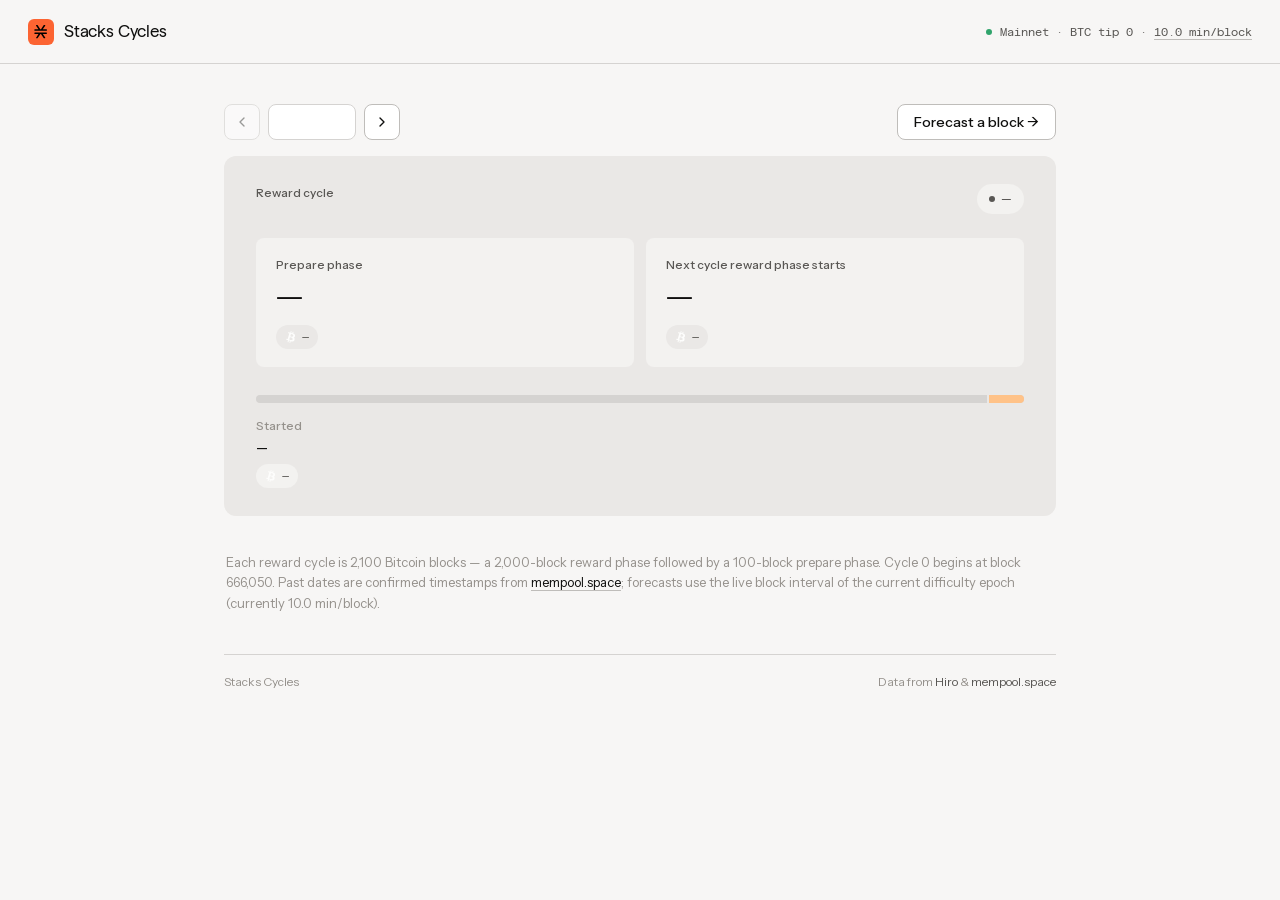
==== commit 7597a694: "Wordsmitthing" ====
--- a/index.html
+++ b/index.html
@@ -81,7 +81,7 @@
         </div>
       </div>
       <div class="phase-cell">
-        <div class="kicker" id="end-kicker">Cycle ends</div>
+        <div class="kicker" id="end-kicker">Next cycle reward phase starts</div>
         <div class="phase-date" id="end-date">—</div>
         <div class="phase-sub" id="end-sub"></div>
         <div class="phase-foot">
@@ -230,7 +230,7 @@
       state.endMs = endMs; state.prepMs = prepMs; state.inPrepare = inPrep;
       $('prep-kicker').textContent = inPrep ? 'In prepare phase' : 'Prepare phase begins · forecast';
       $('prep-sub').textContent = prepMs != null ? `${fmtTime(prepMs)} · anchors cycle ${anchors}` : '';
-      $('end-kicker').textContent = 'Cycle ends · forecast';
+      $('end-kicker').textContent = 'Next cycle reward phase starts · forecast';
       $('end-sub').textContent = endMs != null ? fmtTime(endMs) : '';
       $('prep-cd').style.display = prepMs != null ? '' : 'none';
       $('end-cd').style.display = endMs != null ? '' : 'none';
@@ -258,7 +258,7 @@
       $('status-pill-text').textContent = 'Upcoming';
       $('prep-kicker').textContent = 'Prepare phase begins · forecast';
       $('prep-sub').textContent = prepMs != null ? `${fmtTime(prepMs)} · ${relTime(prepMs)} · anchors cycle ${anchors}` : '';
-      $('end-kicker').textContent = 'Ends · forecast';
+      $('end-kicker').textContent = 'Next cycle reward phase starts · forecast';
       $('end-sub').textContent = endMs != null ? `${fmtTime(endMs)} · ${relTime(endMs)}` : '';
       $('prep-cd').style.display = 'none';
       $('end-cd').style.display = 'none';
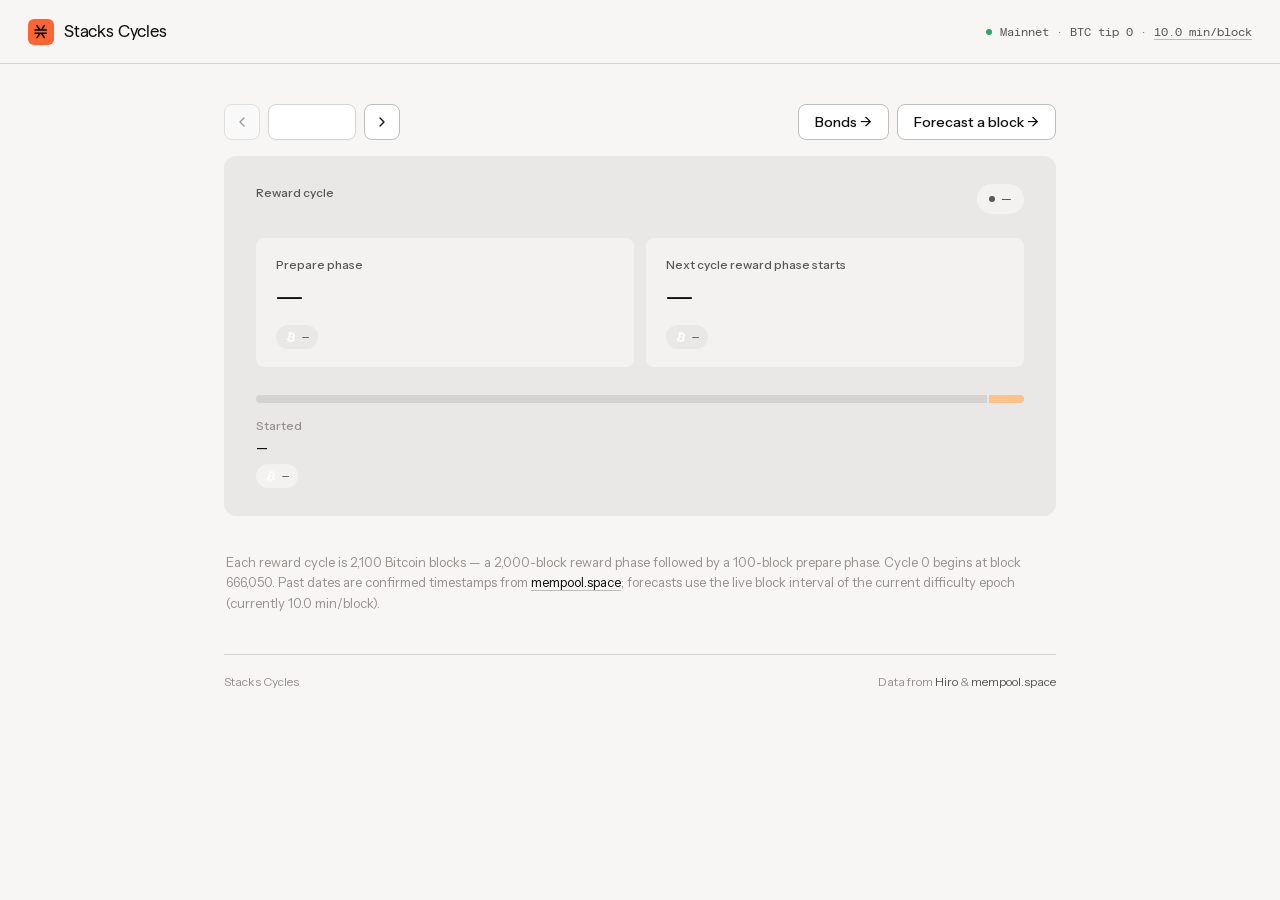
==== commit bba020da: "Add bonds schedule" ====
--- a/index.html
+++ b/index.html
@@ -50,6 +50,7 @@
     </div>
     <div class="nav-cluster">
       <button class="btn primary" id="jump-current" title="Jump to current (T)" style="display:none">Jump to current cycle</button>
+      <a class="btn" href="bonds.html">Bonds →</a>
       <a class="btn" href="forecast.html">Forecast a block →</a>
     </div>
   </nav>
--- a/styles.css
+++ b/styles.css
@@ -83,6 +83,7 @@
   margin-bottom: 16px;
 }
 .nav-cluster { display: flex; align-items: center; gap: 8px; }
+.navbar .nav-cluster { flex-wrap: wrap; }
 
 .btn {
   appearance: none;
@@ -362,6 +363,81 @@
 footer.foot a { color: var(--text-secondary); text-decoration: none; }
 footer.foot a:hover { color: var(--text-interactive-hover); }
 
+/* ─── bond planning ────────────────────────────────────────────────── */
+.visually-hidden {
+  position: absolute;
+  width: 1px; height: 1px;
+  padding: 0; margin: -1px;
+  overflow: hidden;
+  clip-path: inset(50%);
+  white-space: nowrap;
+}
+.bonds-page { max-width: 1160px; }
+.bonds-heading { display: flex; align-items: center; justify-content: space-between; flex-wrap: wrap; gap: 16px; margin: 32px 0 24px; }
+.bonds-heading h1 {
+  margin: 0;
+  font: 400 36px/1.15 var(--font-display);
+  letter-spacing: -0.025em;
+}
+.next-bond { border-top: 3px solid var(--stacks-500); }
+.next-bond h2 { margin: 0 0 8px; font: 500 38px/1.1 var(--font-display); letter-spacing: -0.025em; }
+.bond-milestones { display: grid; grid-template-columns: repeat(3, minmax(0, 1fr)); gap: 12px; }
+.bond-milestone { display: flex; flex-direction: column; }
+.bond-milestone h3 { margin-top: 0; }
+.bond-milestone time { font: 400 24px/1.2 var(--font-display); letter-spacing: -0.02em; }
+.bond-countdown { margin-top: 14px; font: 500 17px/1.5 var(--font-mono); color: var(--text-interactive-hover); }
+.bond-milestone-note { margin: 12px 0 0; color: var(--text-secondary); font-size: 13px; }
+.bond-milestone-meta { margin-bottom: 14px; }
+.bond-milestone-meta .bond-date-status { margin-bottom: 2px; }
+.bond-milestone-detail { font: 400 11px/1.5 var(--font-mono); color: var(--text-secondary); }
+.later-bonds-heading { margin: 32px 0 20px; }
+.schedule-toolbar { display: flex; align-items: center; gap: 8px; margin-left: auto; flex-shrink: 0; }
+#schedule-status { margin: 0 0 12px; color: var(--text-secondary); font-size: 13px; }
+.schedule-toolbar label { font-size: 12px; color: var(--text-secondary); white-space: nowrap; }
+.schedule-toolbar select { padding-right: 8px; }
+#schedule { transition: opacity 150ms; }
+#schedule[aria-busy="true"] { opacity: 0.55; }
+.bonds-table { width: 100%; border-spacing: 0; table-layout: fixed; text-align: left; }
+.bonds-table thead th { padding: 0 16px 14px; font-size: 12px; font-weight: 500; vertical-align: bottom; }
+.bonds-table thead th:first-child { width: 140px; }
+.bonds-table thead th span { display: block; color: var(--text-tertiary); font-weight: 400; margin-top: 3px; }
+.bonds-table tbody th, .bonds-table td { padding: 20px 16px; vertical-align: top; background: var(--surface-primary); border-bottom: 6px solid var(--surface-tertiary); }
+.bonds-table tbody th { font-weight: 400; }
+.bonds-table tbody th strong { display: block; font: 500 18px/1.3 var(--font-display); }
+
+.bonds-table tbody th:first-child { border-radius: var(--radius-md) 0 0 var(--radius-md); }
+.bonds-table td:last-child { border-radius: 0 var(--radius-md) var(--radius-md) 0; }
+.bonds-table time { display: block; font-size: 16px; font-weight: 500; }
+.bond-date-detail { display: block; margin-top: 4px; color: var(--text-secondary); font-size: 12px; }
+.bond-date-status { display: block; margin: 0 0 10px; font-size: 11px; color: var(--text-tertiary); }
+.mobile-date-status { display: none; }
+.date-passed time { color: var(--text-secondary); }
+.bonds-method { margin-top: 12px; }
+a:focus-visible, select:focus-visible, summary:focus-visible { outline: 2px solid var(--stacks-500); outline-offset: 3px; }
+
+@media (max-width: 800px) {
+  .mobile-date-status { display: block; }
+  .bond-milestones { grid-template-columns: 1fr; }
+  .bond-milestone time { font-size: 26px; }
+  .bonds-table, .bonds-table tbody { display: block; }
+  .bonds-table thead { position: absolute; width: 1px; height: 1px; overflow: hidden; clip-path: inset(50%); }
+  .bonds-table tr { display: grid; grid-template-columns: repeat(2, minmax(0, 1fr)); background: var(--surface-primary); border-radius: var(--radius-lg); padding: 18px; gap: 18px 14px; margin-bottom: 12px; }
+  .bonds-table tbody th, .bonds-table td { display: block; padding: 0; border: 0; }
+  .bonds-table tbody th { grid-column: 1 / -1; padding-bottom: 14px; border-bottom: 1px solid var(--border-secondary); }
+  .bonds-table tbody th:first-child { border-radius: 0; }
+
+  .bonds-table tbody th .bond-date-detail { display: inline-block; }
+  .bonds-table td::before { content: attr(data-label); display: block; font-size: 11px; color: var(--text-secondary); margin-bottom: 6px; }
+  .bonds-table td:last-child { grid-column: 1 / -1; }
+  .bonds-table time { font-size: 16px; }
+}
+@media (max-width: 480px) {
+  .bonds-page { padding: 24px 16px 40px; }
+  .bonds-heading h1 { font-size: 30px; }
+  .topbar { padding: 0 16px; }
+  .brand { flex-shrink: 0; }
+}
+
 @media (prefers-reduced-motion: reduce) {
   *, *::before, *::after { animation-duration: 0.001ms !important; transition-duration: 0.001ms !important; }
 }
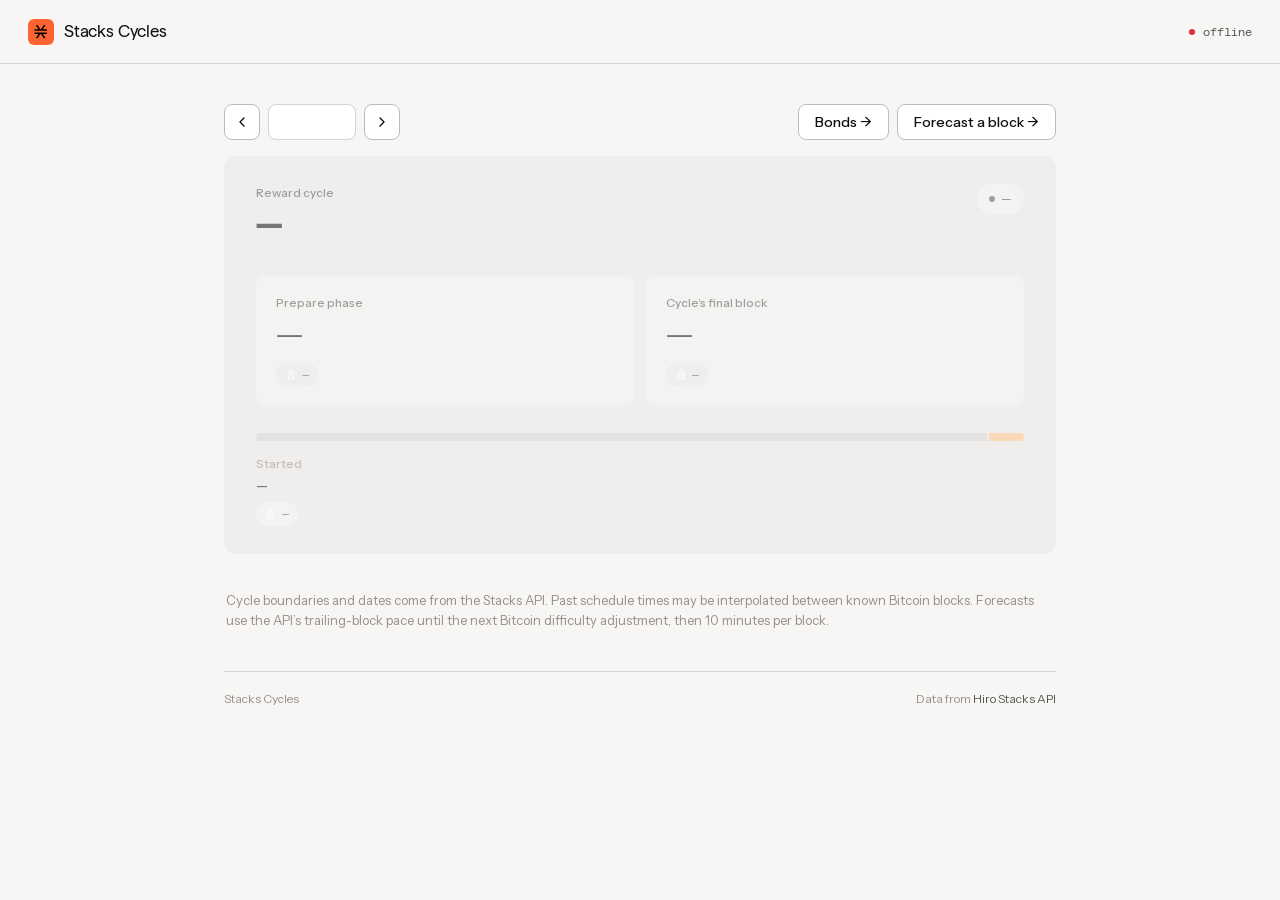
==== commit 48222875: "feat: rely on API for bond schedules" ====
--- a/index.html
+++ b/index.html
@@ -9,7 +9,6 @@
 <meta property="og:description" content="Track Stacks reward cycles. Past, present, and forecast." />
 
 <link rel="preconnect" href="https://api.hiro.so" />
-<link rel="preconnect" href="https://mempool.space" />
 <link rel="stylesheet" href="ds/tokens/tokens.css" />
 <link rel="stylesheet" href="styles.css" />
 <script>
@@ -82,7 +81,7 @@
         </div>
       </div>
       <div class="phase-cell">
-        <div class="kicker" id="end-kicker">Next cycle reward phase starts</div>
+        <div class="kicker" id="end-kicker">Cycle’s final block</div>
         <div class="phase-date" id="end-date">—</div>
         <div class="phase-sub" id="end-sub"></div>
         <div class="phase-foot">
@@ -116,11 +115,11 @@
   </section>
 
   <!-- ─── footnote ─────────────────────────────────────────────────── -->
-  <p class="footnote">Each reward cycle is 2,100 Bitcoin blocks — a 2,000-block reward phase followed by a 100-block prepare phase. Cycle 0 begins at block 666,050. Past dates are confirmed timestamps from <a href="https://mempool.space" target="_blank" rel="noopener">mempool.space</a>; forecasts use the live block interval of the current difficulty epoch<span id="rate-note"></span>.</p>
+  <p class="footnote">Cycle boundaries and dates come from the Stacks API. Past schedule times may be interpolated between known Bitcoin blocks. Forecasts use the API’s trailing-block pace until the next Bitcoin difficulty adjustment, then 10 minutes per block<span id="rate-note"></span>.</p>
 
   <footer class="foot">
     <span>Stacks Cycles</span>
-    <span>Data from <a href="https://api.hiro.so" target="_blank" rel="noopener">Hiro</a> &amp; <a href="https://mempool.space" target="_blank" rel="noopener">mempool.space</a></span>
+    <span>Data from <a href="https://api.hiro.so" target="_blank" rel="noopener">Hiro Stacks API</a></span>
   </footer>
 
 </main>
@@ -231,7 +230,7 @@
       state.endMs = endMs; state.prepMs = prepMs; state.inPrepare = inPrep;
       $('prep-kicker').textContent = inPrep ? 'In prepare phase' : 'Prepare phase begins · forecast';
       $('prep-sub').textContent = prepMs != null ? `${fmtTime(prepMs)} · anchors cycle ${anchors}` : '';
-      $('end-kicker').textContent = 'Next cycle reward phase starts · forecast';
+      $('end-kicker').textContent = 'Cycle’s final block · forecast';
       $('end-sub').textContent = endMs != null ? fmtTime(endMs) : '';
       $('prep-cd').style.display = prepMs != null ? '' : 'none';
       $('end-cd').style.display = endMs != null ? '' : 'none';
@@ -259,7 +258,7 @@
       $('status-pill-text').textContent = 'Upcoming';
       $('prep-kicker').textContent = 'Prepare phase begins · forecast';
       $('prep-sub').textContent = prepMs != null ? `${fmtTime(prepMs)} · ${relTime(prepMs)} · anchors cycle ${anchors}` : '';
-      $('end-kicker').textContent = 'Next cycle reward phase starts · forecast';
+      $('end-kicker').textContent = 'Cycle’s final block · forecast';
       $('end-sub').textContent = endMs != null ? `${fmtTime(endMs)} · ${relTime(endMs)}` : '';
       $('prep-cd').style.display = 'none';
       $('end-cd').style.display = 'none';
@@ -323,10 +322,9 @@
     const i = state.info;
     $('status-dot').classList.add('live');
     const minPerBlock = (i.avg_block_seconds / 60).toFixed(1);
-    $('status-text').innerHTML =
-      `Mainnet · BTC tip ${fmt.format(i.btc_tip_height)} · <a href="https://mempool.space" target="_blank" rel="noopener">${minPerBlock} min/block</a>`;
-    // NBSP + word-joiners keep the parenthetical on one line in every engine.
-    $('rate-note').textContent = ` (currently\u00A0${minPerBlock}\u00A0min\u2060/\u2060block)`;
+    $('status-text').textContent = `Mainnet · BTC tip ${fmt.format(i.btc_tip_height)} · ${minPerBlock} min/block`;
+    $('status-text').title = i.avg_block_source;
+    $('rate-note').textContent = ` (local pace estimate: ${minPerBlock} min/block; ${i.avg_block_source})`;
   }
 
   // ─── boot ────────────────────────────────────────────────────────────
